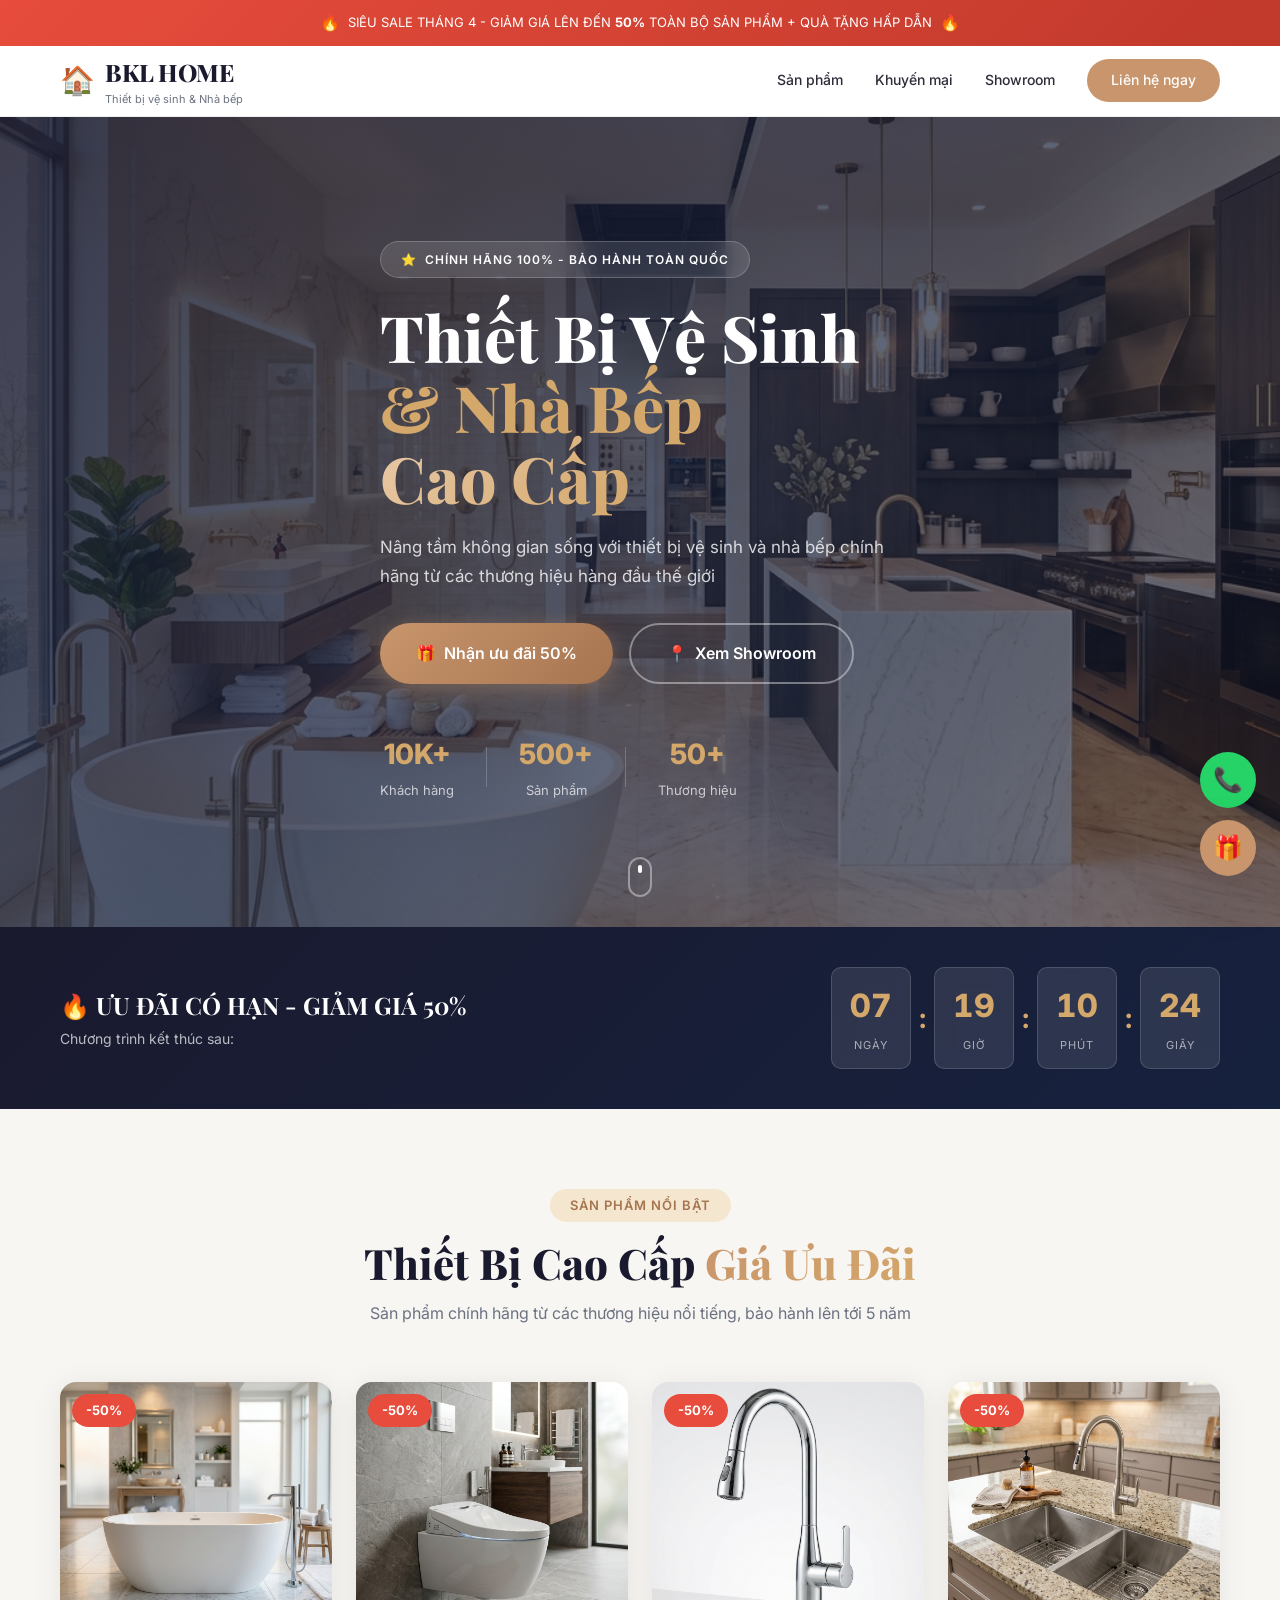
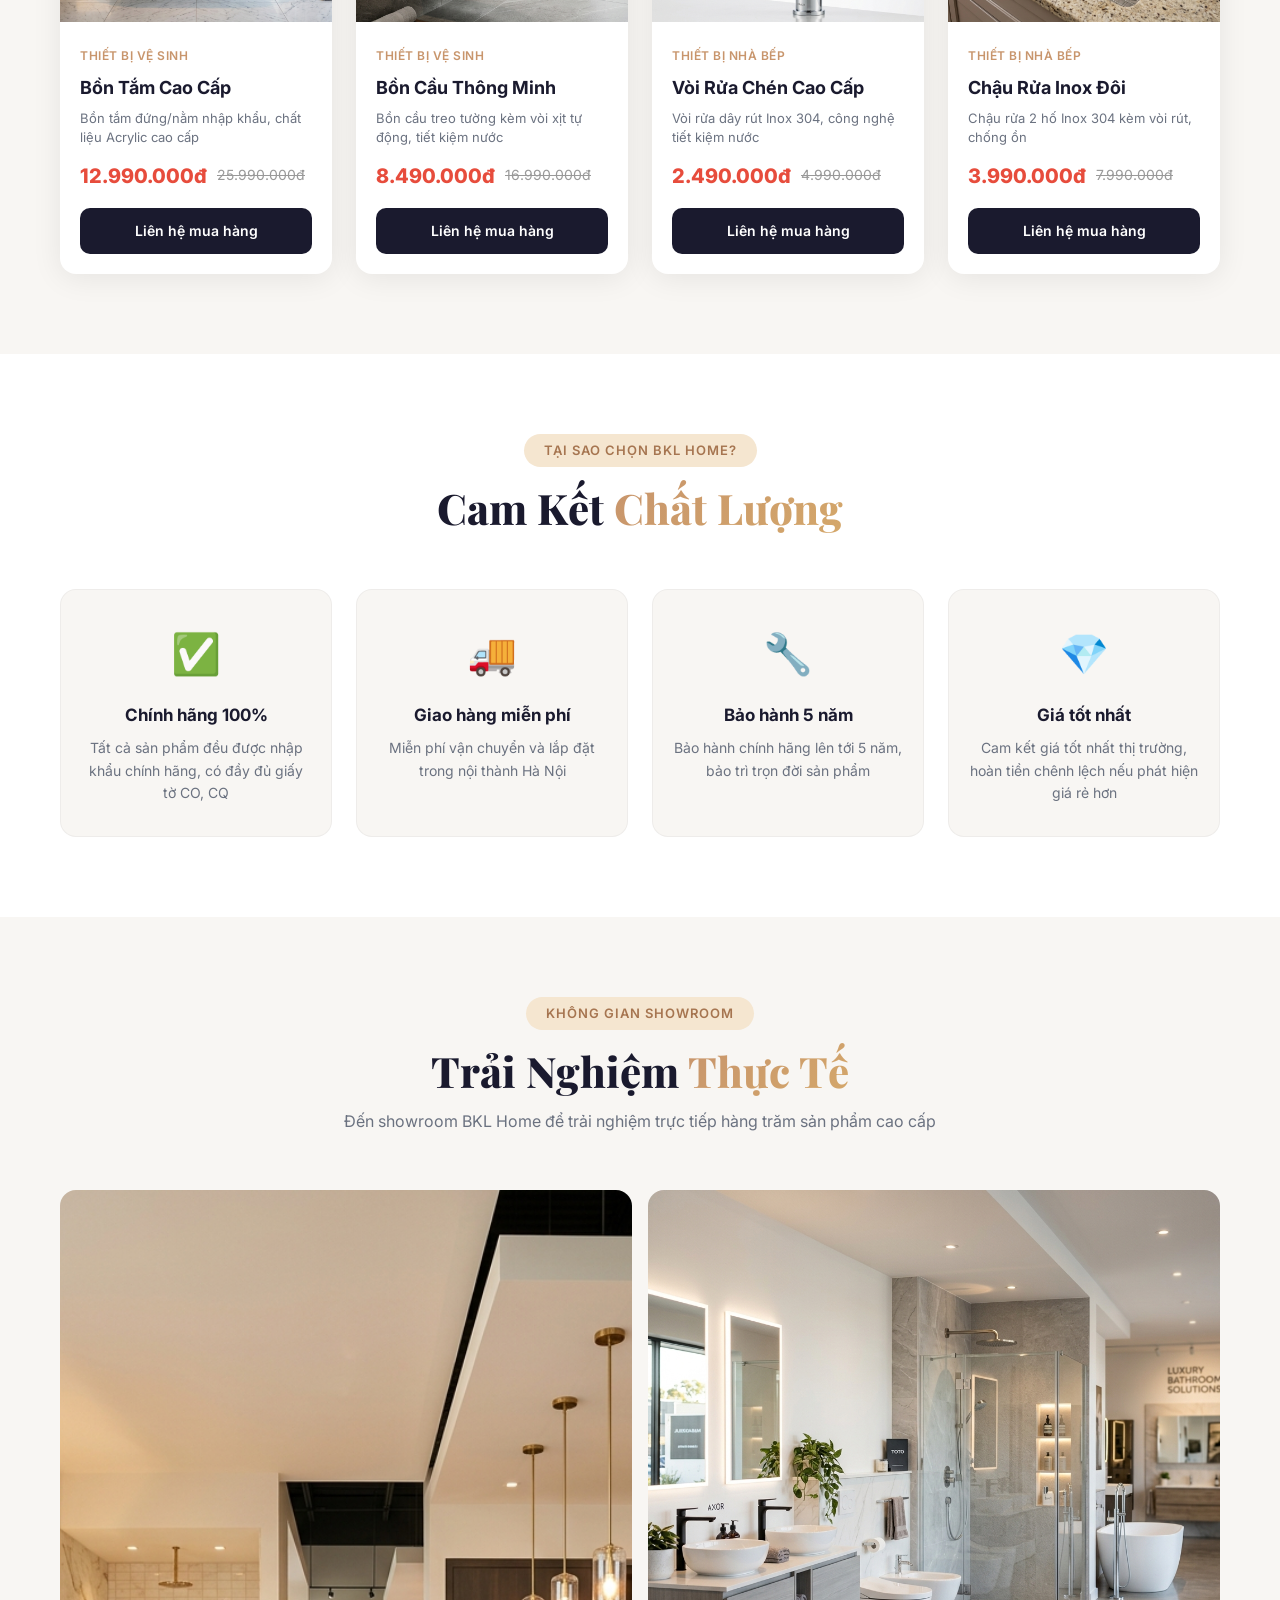
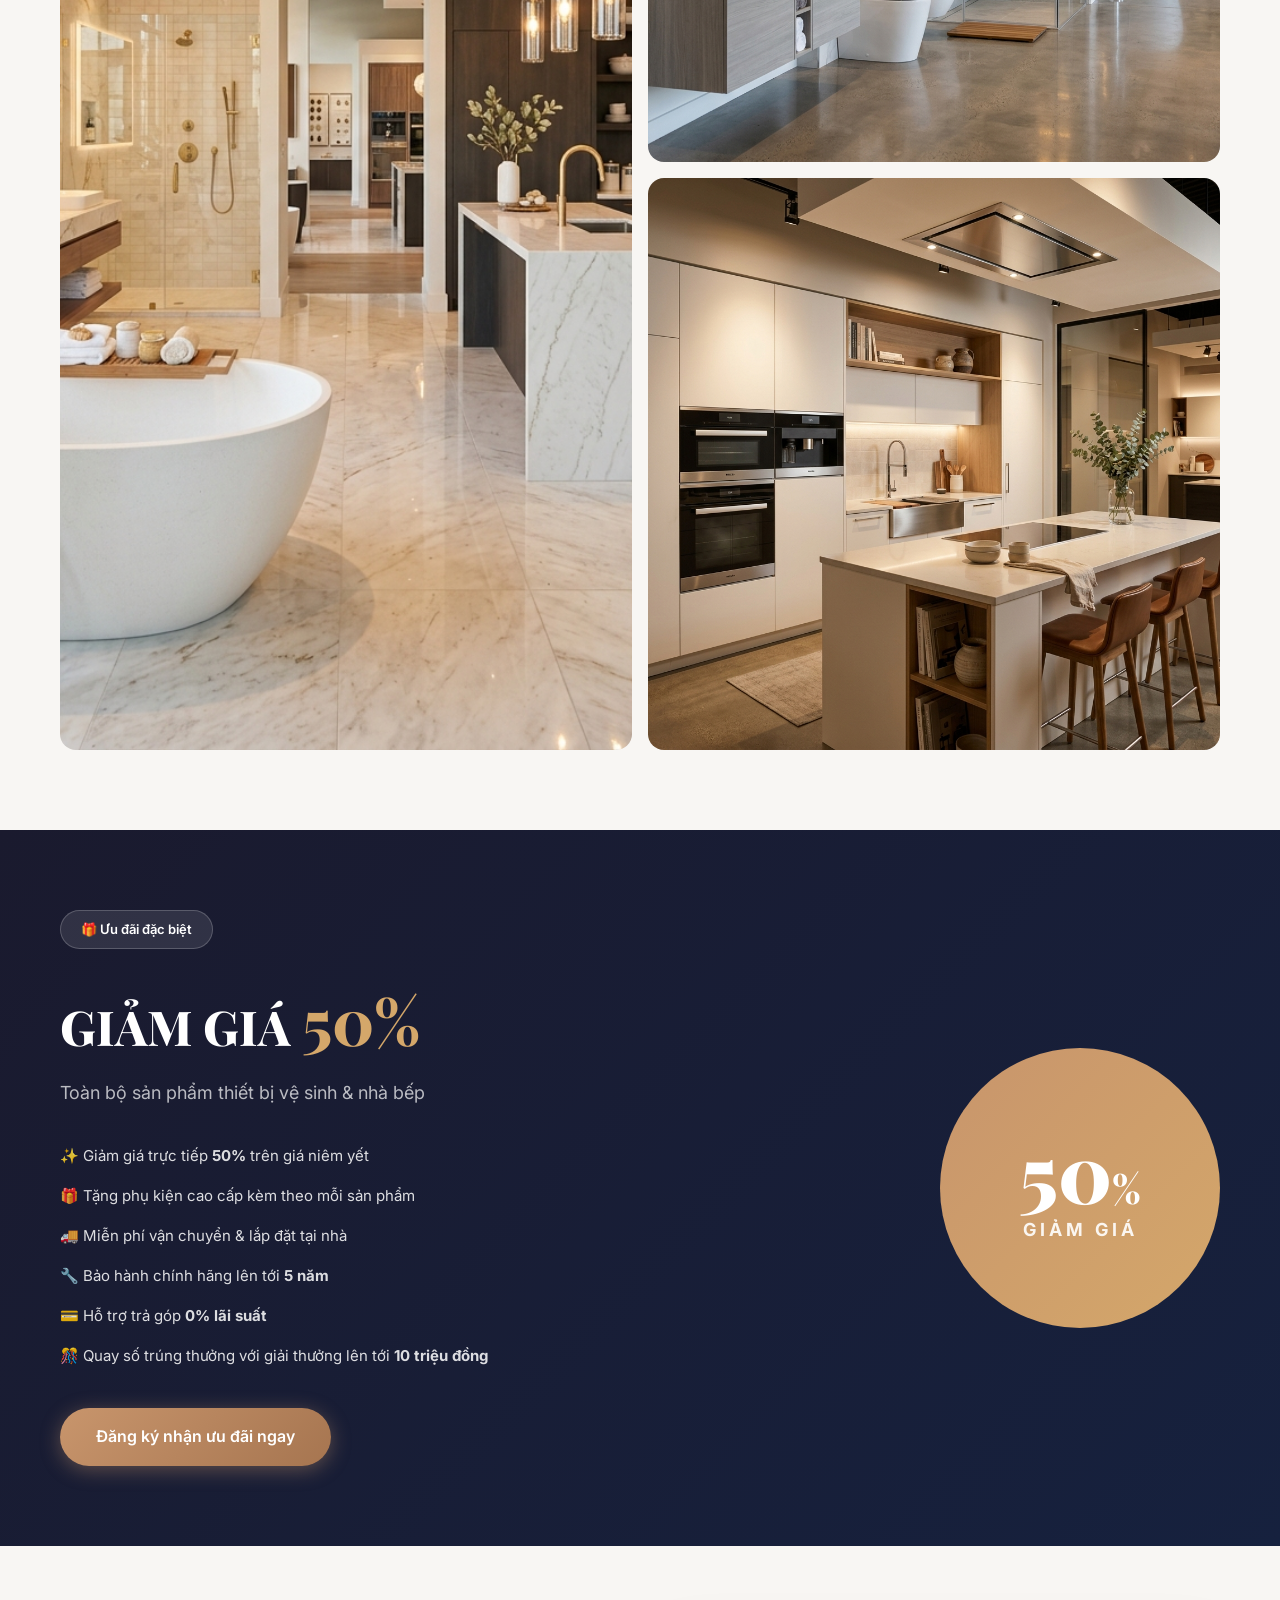
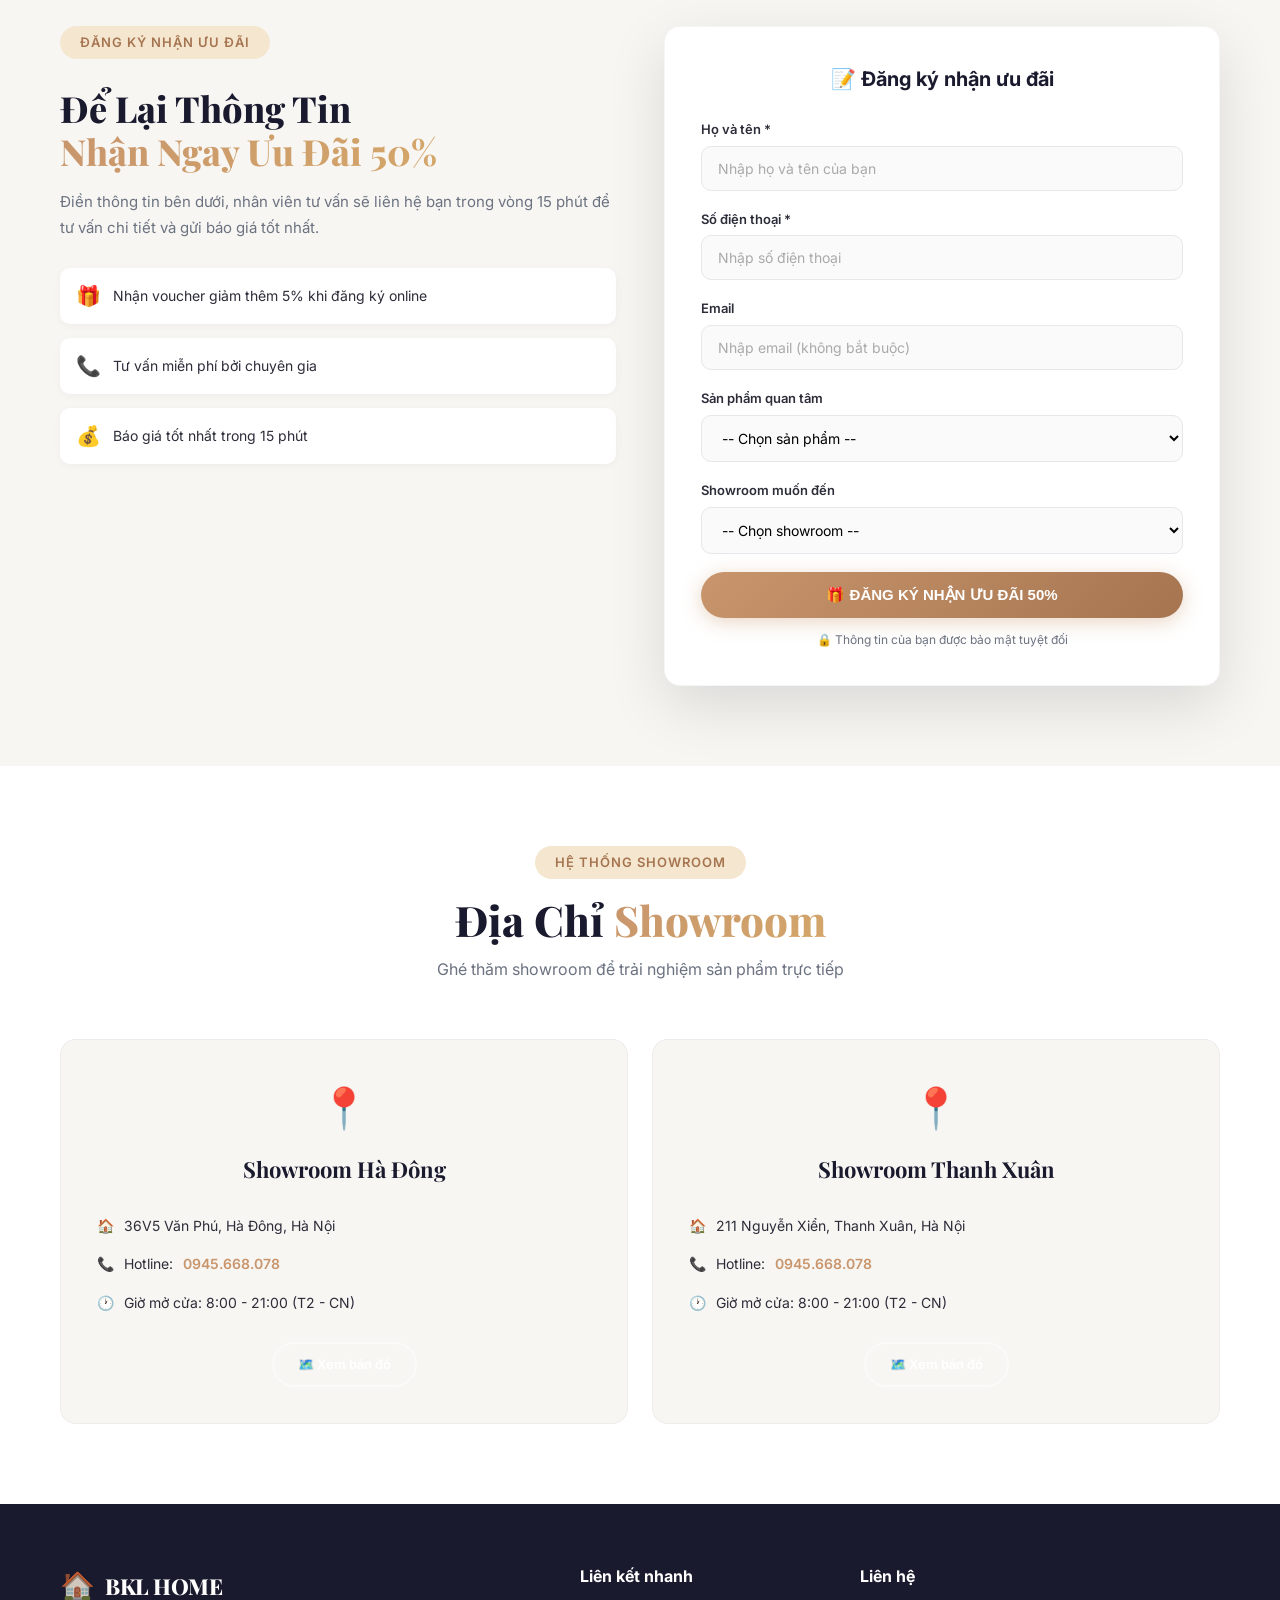
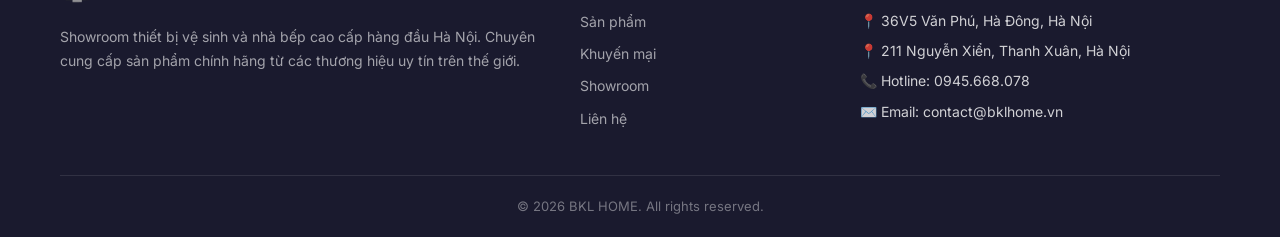
==== index.html @ 90feb82d "🔄 Auto-push: 2026-04-19 10:05 (1 files changed)" ====
<!DOCTYPE html>
<html lang="vi">
<head>
    <meta charset="UTF-8">
    <meta name="viewport" content="width=device-width, initial-scale=1.0">
    <title>BKL HOME - Thiết Bị Vệ Sinh & Nhà Bếp Cao Cấp | Giảm Giá 50%</title>
    <meta name="description" content="BKL HOME - Showroom thiết bị vệ sinh và nhà bếp cao cấp. Giảm giá 50% toàn bộ sản phẩm + nhiều quà tặng hấp dẫn. 2 showroom tại Hà Nội.">
    <meta name="keywords" content="thiết bị vệ sinh, nhà bếp, bồn tắm, bồn cầu, vòi rửa, chậu rửa, BKL Home, giảm giá 50%, showroom Hà Nội">
    <meta name="robots" content="index, follow">
    <meta name="author" content="BKL HOME">
    <!-- Open Graph / Facebook -->
    <meta property="og:type" content="website">
    <meta property="og:url" content="https://bklhome.com/">
    <meta property="og:title" content="BKL HOME - Giảm Giá 50% Thiết Bị Vệ Sinh & Nhà Bếp Cao Cấp">
    <meta property="og:description" content="Siêu sale tháng 4! Giảm giá 50% toàn bộ sản phẩm thiết bị vệ sinh & nhà bếp cao cấp. Miễn phí giao hàng & lắp đặt tại Hà Nội.">
    <meta property="og:image" content="https://bklhome.com/images/hero-banner.png">
    <!-- Favicon -->
    <link rel="icon" type="image/svg+xml" href="data:image/svg+xml,<svg xmlns='http://www.w3.org/2000/svg' viewBox='0 0 100 100'><text y='.9em' font-size='90'>🏠</text></svg>">
    <link rel="preconnect" href="https://fonts.googleapis.com">
    <link rel="preconnect" href="https://fonts.gstatic.com" crossorigin>
    <link href="https://fonts.googleapis.com/css2?family=Inter:wght@300;400;500;600;700;800;900&family=Playfair+Display:wght@400;500;600;700;800&display=swap" rel="stylesheet">
    <link rel="stylesheet" href="style.css">
</head>
<body>
    <!-- TOP BAR -->
    <div class="top-bar">
        <div class="container">
            <div class="top-bar-content">
                <span class="top-bar-icon">🔥</span>
                <span>SIÊU SALE THÁNG 4 - GIẢM GIÁ LÊN ĐẾN <strong>50%</strong> TOÀN BỘ SẢN PHẨM + QUÀ TẶNG HẤP DẪN</span>
                <span class="top-bar-icon">🔥</span>
            </div>
        </div>
    </div>

    <!-- HEADER -->
    <header class="header" id="header">
        <div class="container">
            <div class="header-content">
                <a href="#" class="logo">
                    <span class="logo-icon">🏠</span>
                    <div class="logo-text">
                        <span class="logo-name">BKL HOME</span>
                        <span class="logo-tagline">Thiết bị vệ sinh & Nhà bếp</span>
                    </div>
                </a>
                <nav class="nav" id="nav">
                    <a href="#products" class="nav-link">Sản phẩm</a>
                    <a href="#promotion" class="nav-link">Khuyến mại</a>
                    <a href="#showroom" class="nav-link">Showroom</a>
                    <a href="#contact" class="nav-link nav-cta">Liên hệ ngay</a>
                </nav>
                <button class="mobile-menu-btn" id="mobileMenuBtn" aria-label="Menu">
                    <span></span><span></span><span></span>
                </button>
            </div>
        </div>
    </header>

    <!-- HERO SECTION -->
    <section class="hero" id="hero">
        <div class="hero-overlay"></div>
        <div class="container">
            <div class="hero-content">
                <div class="hero-badge animate-fade-in">
                    <span class="badge-icon">⭐</span> CHÍNH HÃNG 100% - BẢO HÀNH TOÀN QUỐC
                </div>
                <h1 class="hero-title animate-fade-in-up">
                    Thiết Bị Vệ Sinh<br>
                    <span class="hero-highlight">& Nhà Bếp</span><br>
                    <span class="hero-accent">Cao Cấp</span>
                </h1>
                <p class="hero-subtitle animate-fade-in-up">
                    Nâng tầm không gian sống với thiết bị vệ sinh và nhà bếp chính hãng từ các thương hiệu hàng đầu thế giới
                </p>
                <div class="hero-actions animate-fade-in-up">
                    <a href="#contact" class="btn btn-primary btn-lg">
                        <span>🎁</span> Nhận ưu đãi 50%
                    </a>
                    <a href="#showroom" class="btn btn-outline btn-lg">
                        <span>📍</span> Xem Showroom
                    </a>
                </div>
                <div class="hero-stats animate-fade-in-up">
                    <div class="stat-item">
                        <span class="stat-number">10K+</span>
                        <span class="stat-label">Khách hàng</span>
                    </div>
                    <div class="stat-divider"></div>
                    <div class="stat-item">
                        <span class="stat-number">500+</span>
                        <span class="stat-label">Sản phẩm</span>
                    </div>
                    <div class="stat-divider"></div>
                    <div class="stat-item">
                        <span class="stat-number">50+</span>
                        <span class="stat-label">Thương hiệu</span>
                    </div>
                </div>
            </div>
        </div>
        <div class="hero-scroll-indicator">
            <div class="scroll-arrow"></div>
        </div>
    </section>

    <!-- COUNTDOWN TIMER -->
    <section class="countdown-section" id="promotion">
        <div class="container">
            <div class="countdown-wrapper">
                <div class="countdown-text">
                    <h2 class="countdown-title">🔥 ƯU ĐÃI CÓ HẠN - GIẢM GIÁ 50%</h2>
                    <p class="countdown-subtitle">Chương trình kết thúc sau:</p>
                </div>
                <div class="countdown-timer" id="countdownTimer">
                    <div class="time-block">
                        <span class="time-number" id="days">07</span>
                        <span class="time-label">Ngày</span>
                    </div>
                    <div class="time-separator">:</div>
                    <div class="time-block">
                        <span class="time-number" id="hours">12</span>
                        <span class="time-label">Giờ</span>
                    </div>
                    <div class="time-separator">:</div>
                    <div class="time-block">
                        <span class="time-number" id="minutes">45</span>
                        <span class="time-label">Phút</span>
                    </div>
                    <div class="time-separator">:</div>
                    <div class="time-block">
                        <span class="time-number" id="seconds">30</span>
                        <span class="time-label">Giây</span>
                    </div>
                </div>
            </div>
        </div>
    </section>

    <!-- PRODUCTS SECTION -->
    <section class="products" id="products">
        <div class="container">
            <div class="section-header">
                <span class="section-tag">Sản phẩm nổi bật</span>
                <h2 class="section-title">Thiết Bị Cao Cấp <span class="text-gradient">Giá Ưu Đãi</span></h2>
                <p class="section-subtitle">Sản phẩm chính hãng từ các thương hiệu nổi tiếng, bảo hành lên tới 5 năm</p>
            </div>
            <div class="products-grid">
                <!-- Product 1 -->
                <div class="product-card">
                    <div class="product-badge">-50%</div>
                    <div class="product-image">
                        <img src="images/product-bathtub.png" alt="Bồn tắm cao cấp" loading="lazy">
                    </div>
                    <div class="product-info">
                        <span class="product-category">Thiết bị vệ sinh</span>
                        <h3 class="product-name">Bồn Tắm Cao Cấp</h3>
                        <p class="product-desc">Bồn tắm đứng/nằm nhập khẩu, chất liệu Acrylic cao cấp</p>
                        <div class="product-pricing">
                            <span class="price-current">12.990.000đ</span>
                            <span class="price-original">25.990.000đ</span>
                        </div>
                        <a href="#contact" class="btn btn-product">Liên hệ mua hàng</a>
                    </div>
                </div>
                <!-- Product 2 -->
                <div class="product-card">
                    <div class="product-badge">-50%</div>
                    <div class="product-image">
                        <img src="images/product-toilet.png" alt="Bồn cầu thông minh" loading="lazy">
                    </div>
                    <div class="product-info">
                        <span class="product-category">Thiết bị vệ sinh</span>
                        <h3 class="product-name">Bồn Cầu Thông Minh</h3>
                        <p class="product-desc">Bồn cầu treo tường kèm vòi xịt tự động, tiết kiệm nước</p>
                        <div class="product-pricing">
                            <span class="price-current">8.490.000đ</span>
                            <span class="price-original">16.990.000đ</span>
                        </div>
                        <a href="#contact" class="btn btn-product">Liên hệ mua hàng</a>
                    </div>
                </div>
                <!-- Product 3 -->
                <div class="product-card">
                    <div class="product-badge">-50%</div>
                    <div class="product-image">
                        <img src="images/product-faucet.png" alt="Vòi rửa cao cấp" loading="lazy">
                    </div>
                    <div class="product-info">
                        <span class="product-category">Thiết bị nhà bếp</span>
                        <h3 class="product-name">Vòi Rửa Chén Cao Cấp</h3>
                        <p class="product-desc">Vòi rửa dây rút Inox 304, công nghệ tiết kiệm nước</p>
                        <div class="product-pricing">
                            <span class="price-current">2.490.000đ</span>
                            <span class="price-original">4.990.000đ</span>
                        </div>
                        <a href="#contact" class="btn btn-product">Liên hệ mua hàng</a>
                    </div>
                </div>
                <!-- Product 4 -->
                <div class="product-card">
                    <div class="product-badge">-50%</div>
                    <div class="product-image">
                        <img src="images/product-sink.png" alt="Chậu rửa nhà bếp" loading="lazy">
                    </div>
                    <div class="product-info">
                        <span class="product-category">Thiết bị nhà bếp</span>
                        <h3 class="product-name">Chậu Rửa Inox Đôi</h3>
                        <p class="product-desc">Chậu rửa 2 hố Inox 304 kèm vòi rút, chống ồn</p>
                        <div class="product-pricing">
                            <span class="price-current">3.990.000đ</span>
                            <span class="price-original">7.990.000đ</span>
                        </div>
                        <a href="#contact" class="btn btn-product">Liên hệ mua hàng</a>
                    </div>
                </div>
            </div>
        </div>
    </section>

    <!-- WHY CHOOSE US -->
    <section class="features">
        <div class="container">
            <div class="section-header">
                <span class="section-tag">Tại sao chọn BKL Home?</span>
                <h2 class="section-title">Cam Kết <span class="text-gradient">Chất Lượng</span></h2>
            </div>
            <div class="features-grid">
                <div class="feature-card">
                    <div class="feature-icon">✅</div>
                    <h3 class="feature-title">Chính hãng 100%</h3>
                    <p class="feature-desc">Tất cả sản phẩm đều được nhập khẩu chính hãng, có đầy đủ giấy tờ CO, CQ</p>
                </div>
                <div class="feature-card">
                    <div class="feature-icon">🚚</div>
                    <h3 class="feature-title">Giao hàng miễn phí</h3>
                    <p class="feature-desc">Miễn phí vận chuyển và lắp đặt trong nội thành Hà Nội</p>
                </div>
                <div class="feature-card">
                    <div class="feature-icon">🔧</div>
                    <h3 class="feature-title">Bảo hành 5 năm</h3>
                    <p class="feature-desc">Bảo hành chính hãng lên tới 5 năm, bảo trì trọn đời sản phẩm</p>
                </div>
                <div class="feature-card">
                    <div class="feature-icon">💎</div>
                    <h3 class="feature-title">Giá tốt nhất</h3>
                    <p class="feature-desc">Cam kết giá tốt nhất thị trường, hoàn tiền chênh lệch nếu phát hiện giá rẻ hơn</p>
                </div>
            </div>
        </div>
    </section>

    <!-- GALLERY SECTION -->
    <section class="gallery">
        <div class="container">
            <div class="section-header">
                <span class="section-tag">Không gian showroom</span>
                <h2 class="section-title">Trải Nghiệm <span class="text-gradient">Thực Tế</span></h2>
                <p class="section-subtitle">Đến showroom BKL Home để trải nghiệm trực tiếp hàng trăm sản phẩm cao cấp</p>
            </div>
            <div class="gallery-grid">
                <div class="gallery-item gallery-large">
                    <img src="images/hero-banner.png" alt="Showroom BKL Home" loading="lazy">
                    <div class="gallery-overlay">
                        <span>Showroom BKL Home</span>
                    </div>
                </div>
                <div class="gallery-item">
                    <img src="images/bathroom-products.png" alt="Khu vực thiết bị vệ sinh" loading="lazy">
                    <div class="gallery-overlay">
                        <span>Thiết bị vệ sinh</span>
                    </div>
                </div>
                <div class="gallery-item">
                    <img src="images/kitchen-products.png" alt="Khu vực nhà bếp" loading="lazy">
                    <div class="gallery-overlay">
                        <span>Thiết bị nhà bếp</span>
                    </div>
                </div>
            </div>
        </div>
    </section>

    <!-- PROMOTION DETAILS -->
    <section class="promo-details">
        <div class="container">
            <div class="promo-wrapper">
                <div class="promo-content">
                    <span class="promo-badge">🎁 Ưu đãi đặc biệt</span>
                    <h2 class="promo-title">GIẢM GIÁ <span class="promo-percent">50%</span></h2>
                    <p class="promo-subtitle">Toàn bộ sản phẩm thiết bị vệ sinh & nhà bếp</p>
                    <ul class="promo-list">
                        <li>✨ Giảm giá trực tiếp <strong>50%</strong> trên giá niêm yết</li>
                        <li>🎁 Tặng phụ kiện cao cấp kèm theo mỗi sản phẩm</li>
                        <li>🚚 Miễn phí vận chuyển & lắp đặt tại nhà</li>
                        <li>🔧 Bảo hành chính hãng lên tới <strong>5 năm</strong></li>
                        <li>💳 Hỗ trợ trả góp <strong>0% lãi suất</strong></li>
                        <li>🎊 Quay số trúng thưởng với giải thưởng lên tới <strong>10 triệu đồng</strong></li>
                    </ul>
                    <a href="#contact" class="btn btn-primary btn-lg">Đăng ký nhận ưu đãi ngay</a>
                </div>
                <div class="promo-visual">
                    <div class="promo-circle">
                        <div class="promo-circle-inner">
                            <span class="promo-big-number">50<span class="promo-percent-sign">%</span></span>
                            <span class="promo-off">GIẢM GIÁ</span>
                        </div>
                    </div>
                </div>
            </div>
        </div>
    </section>

    <!-- CONTACT FORM -->
    <section class="contact-form" id="contact">
        <div class="container">
            <div class="form-wrapper">
                <div class="form-info">
                    <span class="section-tag">Đăng ký nhận ưu đãi</span>
                    <h2 class="form-title">Để Lại Thông Tin<br><span class="text-gradient">Nhận Ngay Ưu Đãi 50%</span></h2>
                    <p class="form-desc">Điền thông tin bên dưới, nhân viên tư vấn sẽ liên hệ bạn trong vòng 15 phút để tư vấn chi tiết và gửi báo giá tốt nhất.</p>
                    <div class="form-benefits">
                        <div class="form-benefit-item">
                            <span class="benefit-icon">🎁</span>
                            <span>Nhận voucher giảm thêm 5% khi đăng ký online</span>
                        </div>
                        <div class="form-benefit-item">
                            <span class="benefit-icon">📞</span>
                            <span>Tư vấn miễn phí bởi chuyên gia</span>
                        </div>
                        <div class="form-benefit-item">
                            <span class="benefit-icon">💰</span>
                            <span>Báo giá tốt nhất trong 15 phút</span>
                        </div>
                    </div>
                </div>
                <div class="form-card">
                    <h3 class="form-card-title">📝 Đăng ký nhận ưu đãi</h3>
                    <form id="leadForm" action="https://formspree.io/f/xpznqkol" method="POST" onsubmit="handleFormSubmit(event)">
                        <div class="form-group">
                            <label for="fullName">Họ và tên *</label>
                            <input type="text" id="fullName" name="fullName" placeholder="Nhập họ và tên của bạn" required>
                        </div>
                        <div class="form-group">
                            <label for="phone">Số điện thoại *</label>
                            <input type="tel" id="phone" name="phone" placeholder="Nhập số điện thoại" required>
                        </div>
                        <div class="form-group">
                            <label for="email">Email</label>
                            <input type="email" id="email" name="email" placeholder="Nhập email (không bắt buộc)">
                        </div>
                        <div class="form-group">
                            <label for="interest">Sản phẩm quan tâm</label>
                            <select id="interest" name="interest">
                                <option value="">-- Chọn sản phẩm --</option>
                                <option value="ve-sinh">Thiết bị vệ sinh</option>
                                <option value="nha-bep">Thiết bị nhà bếp</option>
                                <option value="ca-hai">Cả hai</option>
                                <option value="khac">Khác</option>
                            </select>
                        </div>
                        <div class="form-group">
                            <label for="showroom">Showroom muốn đến</label>
                            <select id="showroom" name="showroom">
                                <option value="">-- Chọn showroom --</option>
                                <option value="ha-dong">36V5 Văn Phú, Hà Đông</option>
                                <option value="thanh-xuan">211 Nguyễn Xiển, Thanh Xuân</option>
                            </select>
                        </div>
                        <button type="submit" class="btn btn-primary btn-block" id="submitBtn">
                            🎁 ĐĂNG KÝ NHẬN ƯU ĐÃI 50%
                        </button>
                        <p class="form-note">🔒 Thông tin của bạn được bảo mật tuyệt đối</p>
                    </form>
                    <div id="formSuccess" class="form-success" style="display:none;">
                        <div class="success-icon">✅</div>
                        <h3>Đăng ký thành công!</h3>
                        <p>Cảm ơn bạn đã đăng ký. Nhân viên BKL Home sẽ liên hệ bạn trong vòng 15 phút.</p>
                    </div>
                </div>
            </div>
        </div>
    </section>

    <!-- SHOWROOM SECTION -->
    <section class="showroom" id="showroom">
        <div class="container">
            <div class="section-header">
                <span class="section-tag">Hệ thống showroom</span>
                <h2 class="section-title">Địa Chỉ <span class="text-gradient">Showroom</span></h2>
                <p class="section-subtitle">Ghé thăm showroom để trải nghiệm sản phẩm trực tiếp</p>
            </div>
            <div class="showroom-grid">
                <div class="showroom-card">
                    <div class="showroom-icon">📍</div>
                    <h3 class="showroom-name">Showroom Hà Đông</h3>
                    <div class="showroom-info">
                        <p class="showroom-address">
                            <span class="info-icon">🏠</span>
                            36V5 Văn Phú, Hà Đông, Hà Nội
                        </p>
                        <p class="showroom-phone">
                            <span class="info-icon">📞</span>
                            Hotline: <a href="tel:0945668078">0945.668.078</a>
                        </p>
                        <p class="showroom-hours">
                            <span class="info-icon">🕐</span>
                            Giờ mở cửa: 8:00 - 21:00 (T2 - CN)
                        </p>
                    </div>
                    <a href="https://www.google.com/maps/search/BKL+Home+Hà+Đông+Thế+Giới+Phòng+Bếp+Phòng+Tắm" target="_blank" class="btn btn-outline btn-sm">
                        🗺️ Xem bản đồ
                    </a>
                </div>
                <div class="showroom-card">
                    <div class="showroom-icon">📍</div>
                    <h3 class="showroom-name">Showroom Thanh Xuân</h3>
                    <div class="showroom-info">
                        <p class="showroom-address">
                            <span class="info-icon">🏠</span>
                            211 Nguyễn Xiển, Thanh Xuân, Hà Nội
                        </p>
                        <p class="showroom-phone">
                            <span class="info-icon">📞</span>
                            Hotline: <a href="tel:0945668078">0945.668.078</a>
                        </p>
                        <p class="showroom-hours">
                            <span class="info-icon">🕐</span>
                            Giờ mở cửa: 8:00 - 21:00 (T2 - CN)
                        </p>
                    </div>
                    <a href="https://maps.google.com/?q=211+Nguyen+Xien+Thanh+Xuan+Ha+Noi" target="_blank" class="btn btn-outline btn-sm">
                        🗺️ Xem bản đồ
                    </a>
                </div>
            </div>
        </div>
    </section>

    <!-- FOOTER -->
    <footer class="footer">
        <div class="container">
            <div class="footer-grid">
                <div class="footer-brand">
                    <div class="footer-logo">
                        <span class="logo-icon">🏠</span>
                        <span class="logo-name">BKL HOME</span>
                    </div>
                    <p class="footer-desc">Showroom thiết bị vệ sinh và nhà bếp cao cấp hàng đầu Hà Nội. Chuyên cung cấp sản phẩm chính hãng từ các thương hiệu uy tín trên thế giới.</p>
                </div>
                <div class="footer-links">
                    <h4>Liên kết nhanh</h4>
                    <a href="#products">Sản phẩm</a>
                    <a href="#promotion">Khuyến mại</a>
                    <a href="#showroom">Showroom</a>
                    <a href="#contact">Liên hệ</a>
                </div>
                <div class="footer-contact">
                    <h4>Liên hệ</h4>
                    <p>📍 36V5 Văn Phú, Hà Đông, Hà Nội</p>
                    <p>📍 211 Nguyễn Xiển, Thanh Xuân, Hà Nội</p>
                    <p>📞 Hotline: 0945.668.078</p>
                    <p>✉️ Email: contact@bklhome.vn</p>
                </div>
            </div>
            <div class="footer-bottom">
                <p>© 2026 BKL HOME. All rights reserved.</p>
            </div>
        </div>
    </footer>

    <!-- FLOATING CTA -->
    <div class="floating-cta">
        <a href="tel:0945668078" class="float-btn float-phone" aria-label="Gọi điện">
            📞
        </a>
        <a href="#contact" class="float-btn float-form" aria-label="Đăng ký">
            🎁
        </a>
    </div>

    <script src="script.js"></script>
</body>
</html>
---- style.css ----
/* ===== RESET & BASE ===== */
*, *::before, *::after { margin: 0; padding: 0; box-sizing: border-box; }
html { scroll-behavior: smooth; font-size: 16px; }
body { font-family: 'Inter', sans-serif; color: #1a1a2e; background: #fafafa; line-height: 1.6; overflow-x: hidden; }
img { max-width: 100%; height: auto; display: block; }
a { text-decoration: none; color: inherit; }
.container { max-width: 1200px; margin: 0 auto; padding: 0 20px; }

/* ===== COLORS & VARIABLES ===== */
:root {
  --primary: #c8956c; --primary-dark: #a67550; --primary-light: #e8c9a8;
  --dark: #1a1a2e; --dark-2: #16213e; --accent: #e74c3c;
  --gold: #d4a76a; --gold-light: #f5e6d0;
  --text: #2d2d3a; --text-light: #6b7280; --white: #ffffff; --bg: #f8f6f3;
  --radius: 16px; --radius-sm: 10px;
  --shadow: 0 4px 30px rgba(0,0,0,0.08); --shadow-lg: 0 20px 60px rgba(0,0,0,0.12);
  --transition: all 0.3s cubic-bezier(0.4, 0, 0.2, 1);
}

/* ===== TOP BAR ===== */
.top-bar { background: linear-gradient(135deg, var(--accent) 0%, #c0392b 100%); color: white; padding: 10px 0; font-size: 13px; text-align: center; }
.top-bar-content { display: flex; align-items: center; justify-content: center; gap: 8px; flex-wrap: wrap; }
.top-bar-icon { font-size: 16px; animation: pulse 1.5s infinite; }
@keyframes pulse { 0%,100% { transform: scale(1); } 50% { transform: scale(1.2); } }

/* ===== HEADER ===== */
.header { background: rgba(255,255,255,0.95); backdrop-filter: blur(20px); position: sticky; top: 0; z-index: 1000; border-bottom: 1px solid rgba(0,0,0,0.06); transition: var(--transition); }
.header.scrolled { box-shadow: var(--shadow); }
.header-content { display: flex; align-items: center; justify-content: space-between; height: 70px; }
.logo { display: flex; align-items: center; gap: 10px; }
.logo-icon { font-size: 28px; }
.logo-name { font-family: 'Playfair Display', serif; font-size: 24px; font-weight: 800; color: var(--dark); letter-spacing: -0.5px; }
.logo-tagline { font-size: 11px; color: var(--text-light); display: block; }
.nav { display: flex; align-items: center; gap: 32px; }
.nav-link { font-size: 14px; font-weight: 500; color: var(--text); transition: var(--transition); position: relative; }
.nav-link:hover { color: var(--primary); }
.nav-link::after { content: ''; position: absolute; bottom: -4px; left: 0; width: 0; height: 2px; background: var(--primary); transition: var(--transition); }
.nav-link:hover::after { width: 100%; }
.nav-cta { background: var(--primary); color: white !important; padding: 10px 24px; border-radius: 50px; }
.nav-cta:hover { background: var(--primary-dark); transform: translateY(-1px); }
.nav-cta::after { display: none; }
.mobile-menu-btn { display: none; flex-direction: column; gap: 5px; background: none; border: none; cursor: pointer; padding: 5px; }
.mobile-menu-btn span { width: 24px; height: 2px; background: var(--dark); transition: var(--transition); }

/* ===== HERO ===== */
.hero { position: relative; min-height: 90vh; display: flex; align-items: center; background: url('images/hero-banner.png') center/cover no-repeat; }
.hero-overlay { position: absolute; inset: 0; background: linear-gradient(135deg, rgba(26,26,46,0.85) 0%, rgba(22,33,62,0.7) 50%, rgba(26,26,46,0.5) 100%); }
.hero .container { position: relative; z-index: 2; }
.hero-content { max-width: 700px; color: white; padding: 40px 0; }
.hero-badge { display: inline-flex; align-items: center; gap: 8px; background: rgba(255,255,255,0.12); backdrop-filter: blur(10px); border: 1px solid rgba(255,255,255,0.2); padding: 8px 20px; border-radius: 50px; font-size: 12px; font-weight: 600; text-transform: uppercase; letter-spacing: 1px; margin-bottom: 24px; }
.hero-title { font-family: 'Playfair Display', serif; font-size: clamp(36px, 6vw, 64px); font-weight: 800; line-height: 1.1; margin-bottom: 20px; }
.hero-highlight { color: var(--gold); }
.hero-accent { background: linear-gradient(135deg, var(--primary-light), var(--gold)); -webkit-background-clip: text; -webkit-text-fill-color: transparent; }
.hero-subtitle { font-size: 17px; color: rgba(255,255,255,0.8); line-height: 1.7; margin-bottom: 32px; max-width: 520px; }
.hero-actions { display: flex; gap: 16px; flex-wrap: wrap; margin-bottom: 48px; }
.hero-stats { display: flex; align-items: center; gap: 32px; }
.stat-item { text-align: center; }
.stat-number { display: block; font-size: 28px; font-weight: 800; color: var(--gold); }
.stat-label { font-size: 13px; color: rgba(255,255,255,0.7); }
.stat-divider { width: 1px; height: 40px; background: rgba(255,255,255,0.2); }
.hero-scroll-indicator { position: absolute; bottom: 30px; left: 50%; transform: translateX(-50%); z-index: 2; }
.scroll-arrow { width: 24px; height: 40px; border: 2px solid rgba(255,255,255,0.4); border-radius: 12px; position: relative; }
.scroll-arrow::after { content: ''; position: absolute; top: 6px; left: 50%; transform: translateX(-50%); width: 4px; height: 8px; background: white; border-radius: 2px; animation: scrollDown 1.5s infinite; }
@keyframes scrollDown { 0% { opacity: 1; top: 6px; } 100% { opacity: 0; top: 20px; } }

/* ===== BUTTONS ===== */
.btn { display: inline-flex; align-items: center; justify-content: center; gap: 8px; padding: 14px 32px; border-radius: 50px; font-size: 15px; font-weight: 600; cursor: pointer; transition: var(--transition); border: none; text-align: center; }
.btn-primary { background: linear-gradient(135deg, var(--primary), var(--primary-dark)); color: white; box-shadow: 0 4px 20px rgba(200,149,108,0.4); }
.btn-primary:hover { transform: translateY(-2px); box-shadow: 0 8px 30px rgba(200,149,108,0.5); }
.btn-outline { border: 2px solid rgba(255,255,255,0.4); color: white; background: transparent; }
.btn-outline:hover { background: rgba(255,255,255,0.1); border-color: white; }
.btn-lg { padding: 16px 36px; font-size: 16px; }
.btn-sm { padding: 10px 24px; font-size: 13px; }
.btn-block { width: 100%; }
.btn-product { background: var(--dark); color: white; border-radius: var(--radius-sm); width: 100%; padding: 12px; font-size: 14px; }
.btn-product:hover { background: var(--primary); }

/* ===== COUNTDOWN ===== */
.countdown-section { background: linear-gradient(135deg, var(--dark) 0%, var(--dark-2) 100%); padding: 40px 0; }
.countdown-wrapper { display: flex; align-items: center; justify-content: space-between; flex-wrap: wrap; gap: 24px; }
.countdown-title { font-family: 'Playfair Display', serif; font-size: 24px; color: white; margin-bottom: 4px; }
.countdown-subtitle { color: rgba(255,255,255,0.7); font-size: 14px; }
.countdown-timer { display: flex; align-items: center; gap: 8px; }
.time-block { background: rgba(255,255,255,0.1); backdrop-filter: blur(10px); border: 1px solid rgba(255,255,255,0.15); border-radius: var(--radius-sm); padding: 12px 18px; text-align: center; min-width: 70px; }
.time-number { display: block; font-size: 32px; font-weight: 800; color: var(--gold); font-variant-numeric: tabular-nums; }
.time-label { font-size: 11px; color: rgba(255,255,255,0.6); text-transform: uppercase; letter-spacing: 1px; }
.time-separator { font-size: 28px; font-weight: 700; color: var(--gold); }

/* ===== SECTION HEADERS ===== */
.section-header { text-align: center; margin-bottom: 56px; }
.section-tag { display: inline-block; background: var(--gold-light); color: var(--primary-dark); padding: 6px 20px; border-radius: 50px; font-size: 13px; font-weight: 600; text-transform: uppercase; letter-spacing: 1px; margin-bottom: 16px; }
.section-title { font-family: 'Playfair Display', serif; font-size: clamp(28px, 4vw, 42px); font-weight: 800; color: var(--dark); line-height: 1.2; }
.text-gradient { background: linear-gradient(135deg, var(--primary), var(--gold)); -webkit-background-clip: text; -webkit-text-fill-color: transparent; }
.section-subtitle { font-size: 16px; color: var(--text-light); margin-top: 12px; max-width: 600px; margin-left: auto; margin-right: auto; }

/* ===== PRODUCTS ===== */
.products { padding: 80px 0; background: var(--bg); }
.products-grid { display: grid; grid-template-columns: repeat(4, 1fr); gap: 24px; }
.product-card { background: white; border-radius: var(--radius); overflow: hidden; box-shadow: var(--shadow); transition: var(--transition); position: relative; }
.product-card:hover { transform: translateY(-8px); box-shadow: var(--shadow-lg); }
.product-badge { position: absolute; top: 12px; left: 12px; background: var(--accent); color: white; padding: 6px 14px; border-radius: 50px; font-size: 13px; font-weight: 700; z-index: 5; }
.product-image { height: 240px; overflow: hidden; background: #f0ece6; }
.product-image img { width: 100%; height: 100%; object-fit: cover; transition: transform 0.5s ease; }
.product-card:hover .product-image img { transform: scale(1.08); }
.product-info { padding: 20px; }
.product-category { font-size: 12px; color: var(--primary); font-weight: 600; text-transform: uppercase; letter-spacing: 0.5px; }
.product-name { font-size: 18px; font-weight: 700; margin: 6px 0; color: var(--dark); }
.product-desc { font-size: 13px; color: var(--text-light); margin-bottom: 12px; line-height: 1.5; }
.product-pricing { display: flex; align-items: center; gap: 10px; margin-bottom: 16px; }
.price-current { font-size: 20px; font-weight: 800; color: var(--accent); }
.price-original { font-size: 14px; color: #999; text-decoration: line-through; }

/* ===== FEATURES ===== */
.features { padding: 80px 0; background: white; }
.features-grid { display: grid; grid-template-columns: repeat(4, 1fr); gap: 24px; }
.feature-card { text-align: center; padding: 32px 20px; border-radius: var(--radius); background: var(--bg); border: 1px solid rgba(0,0,0,0.04); transition: var(--transition); }
.feature-card:hover { transform: translateY(-4px); box-shadow: var(--shadow); border-color: var(--primary-light); }
.feature-icon { font-size: 40px; margin-bottom: 16px; }
.feature-title { font-size: 17px; font-weight: 700; margin-bottom: 8px; color: var(--dark); }
.feature-desc { font-size: 14px; color: var(--text-light); line-height: 1.6; }

/* ===== GALLERY ===== */
.gallery { padding: 80px 0; background: var(--bg); }
.gallery-grid { display: grid; grid-template-columns: 1fr 1fr; grid-template-rows: auto auto; gap: 16px; }
.gallery-item { border-radius: var(--radius); overflow: hidden; position: relative; cursor: pointer; }
.gallery-large { grid-row: span 2; }
.gallery-item img { width: 100%; height: 100%; object-fit: cover; transition: transform 0.6s ease; min-height: 250px; }
.gallery-item:hover img { transform: scale(1.05); }
.gallery-overlay { position: absolute; inset: 0; background: linear-gradient(to top, rgba(0,0,0,0.6) 0%, transparent 50%); display: flex; align-items: flex-end; padding: 24px; opacity: 0; transition: var(--transition); }
.gallery-item:hover .gallery-overlay { opacity: 1; }
.gallery-overlay span { color: white; font-size: 18px; font-weight: 600; }

/* ===== PROMO DETAILS ===== */
.promo-details { padding: 80px 0; background: linear-gradient(135deg, var(--dark) 0%, var(--dark-2) 100%); color: white; }
.promo-wrapper { display: flex; align-items: center; gap: 60px; }
.promo-content { flex: 1; }
.promo-badge { display: inline-block; background: rgba(255,255,255,0.1); border: 1px solid rgba(255,255,255,0.2); padding: 8px 20px; border-radius: 50px; font-size: 13px; font-weight: 600; margin-bottom: 20px; }
.promo-title { font-family: 'Playfair Display', serif; font-size: 48px; font-weight: 800; margin-bottom: 8px; }
.promo-percent { color: var(--gold); font-size: 64px; }
.promo-subtitle { color: rgba(255,255,255,0.7); font-size: 18px; margin-bottom: 28px; }
.promo-list { list-style: none; margin-bottom: 32px; }
.promo-list li { padding: 8px 0; font-size: 15px; color: rgba(255,255,255,0.85); line-height: 1.6; }
.promo-visual { flex-shrink: 0; }
.promo-circle { width: 280px; height: 280px; border-radius: 50%; background: linear-gradient(135deg, var(--primary), var(--gold)); display: flex; align-items: center; justify-content: center; animation: float 3s ease-in-out infinite; }
.promo-circle-inner { text-align: center; }
.promo-big-number { font-family: 'Playfair Display', serif; font-size: 80px; font-weight: 900; color: white; line-height: 1; }
.promo-percent-sign { font-size: 40px; }
.promo-off { display: block; font-size: 18px; font-weight: 700; color: rgba(255,255,255,0.9); letter-spacing: 4px; margin-top: 4px; }
@keyframes float { 0%,100% { transform: translateY(0); } 50% { transform: translateY(-12px); } }

/* ===== CONTACT FORM ===== */
.contact-form { padding: 80px 0; background: var(--bg); }
.form-wrapper { display: grid; grid-template-columns: 1fr 1fr; gap: 48px; align-items: start; }
.form-title { font-family: 'Playfair Display', serif; font-size: 36px; font-weight: 800; color: var(--dark); line-height: 1.2; margin: 12px 0 16px; }
.form-desc { font-size: 15px; color: var(--text-light); margin-bottom: 28px; line-height: 1.7; }
.form-benefits { display: flex; flex-direction: column; gap: 14px; }
.form-benefit-item { display: flex; align-items: center; gap: 12px; font-size: 14px; color: var(--text); padding: 12px 16px; background: white; border-radius: var(--radius-sm); box-shadow: 0 2px 8px rgba(0,0,0,0.04); }
.benefit-icon { font-size: 20px; }
.form-card { background: white; padding: 36px; border-radius: var(--radius); box-shadow: var(--shadow-lg); border: 1px solid rgba(0,0,0,0.04); }
.form-card-title { font-size: 20px; font-weight: 700; margin-bottom: 24px; color: var(--dark); text-align: center; }
.form-group { margin-bottom: 18px; }
.form-group label { display: block; font-size: 13px; font-weight: 600; color: var(--text); margin-bottom: 6px; }
.form-group input, .form-group select { width: 100%; padding: 13px 16px; border: 1.5px solid #e5e7eb; border-radius: var(--radius-sm); font-size: 14px; font-family: 'Inter', sans-serif; transition: var(--transition); background: #fafafa; }
.form-group input:focus, .form-group select:focus { outline: none; border-color: var(--primary); box-shadow: 0 0 0 3px rgba(200,149,108,0.15); background: white; }
.form-group input::placeholder { color: #aaa; }
.form-note { text-align: center; font-size: 12px; color: var(--text-light); margin-top: 12px; }
.form-success { text-align: center; padding: 40px 20px; }
.success-icon { font-size: 48px; margin-bottom: 16px; }
.form-success h3 { font-size: 22px; color: var(--dark); margin-bottom: 8px; }
.form-success p { color: var(--text-light); font-size: 14px; }

/* ===== SHOWROOM ===== */
.showroom { padding: 80px 0; background: white; }
.showroom-grid { display: grid; grid-template-columns: 1fr 1fr; gap: 24px; }
.showroom-card { background: var(--bg); border-radius: var(--radius); padding: 36px; text-align: center; border: 1px solid rgba(0,0,0,0.04); transition: var(--transition); }
.showroom-card:hover { box-shadow: var(--shadow); transform: translateY(-4px); border-color: var(--primary-light); }
.showroom-icon { font-size: 40px; margin-bottom: 12px; }
.showroom-name { font-family: 'Playfair Display', serif; font-size: 22px; font-weight: 700; color: var(--dark); margin-bottom: 20px; }
.showroom-info { text-align: left; margin-bottom: 20px; }
.showroom-info p { display: flex; align-items: flex-start; gap: 10px; padding: 8px 0; font-size: 14px; color: var(--text); }
.info-icon { flex-shrink: 0; }
.showroom-info a { color: var(--primary); font-weight: 600; }

/* ===== FOOTER ===== */
.footer { background: var(--dark); color: rgba(255,255,255,0.8); padding: 60px 0 0; }
.footer-grid { display: grid; grid-template-columns: 2fr 1fr 1.5fr; gap: 40px; padding-bottom: 40px; }
.footer-logo { display: flex; align-items: center; gap: 10px; margin-bottom: 16px; }
.footer-logo .logo-name { color: white; font-family: 'Playfair Display', serif; font-size: 22px; font-weight: 800; }
.footer-desc { font-size: 14px; line-height: 1.7; color: rgba(255,255,255,0.6); }
.footer-links h4, .footer-contact h4 { font-size: 16px; font-weight: 700; color: white; margin-bottom: 16px; }
.footer-links a { display: block; font-size: 14px; padding: 5px 0; color: rgba(255,255,255,0.6); transition: var(--transition); }
.footer-links a:hover { color: var(--gold); }
.footer-contact p { font-size: 14px; padding: 4px 0; }
.footer-bottom { border-top: 1px solid rgba(255,255,255,0.1); padding: 20px 0; text-align: center; font-size: 13px; color: rgba(255,255,255,0.4); }

/* ===== FLOATING CTA ===== */
.floating-cta { position: fixed; bottom: 24px; right: 24px; display: flex; flex-direction: column; gap: 12px; z-index: 999; }
.float-btn { width: 56px; height: 56px; border-radius: 50%; display: flex; align-items: center; justify-content: center; font-size: 24px; box-shadow: var(--shadow-lg); transition: var(--transition); }
.float-btn:hover { transform: scale(1.1); }
.float-phone { background: #25d366; color: white; }
.float-form { background: var(--primary); color: white; animation: float 2s ease-in-out infinite; }

/* ===== ANIMATIONS ===== */
.animate-fade-in { animation: fadeIn 0.8s ease-out; }
.animate-fade-in-up { animation: fadeInUp 0.8s ease-out; }
@keyframes fadeIn { from { opacity: 0; } to { opacity: 1; } }
@keyframes fadeInUp { from { opacity: 0; transform: translateY(20px); } to { opacity: 1; transform: translateY(0); } }

/* ===== RESPONSIVE ===== */
@media (max-width: 1024px) {
  .products-grid { grid-template-columns: repeat(2, 1fr); }
  .features-grid { grid-template-columns: repeat(2, 1fr); }
  .promo-wrapper { flex-direction: column; text-align: center; }
  .promo-list { text-align: left; }
}
@media (max-width: 768px) {
  .nav { display: none; position: fixed; top: 70px; left: 0; right: 0; background: white; flex-direction: column; padding: 20px; gap: 0; box-shadow: var(--shadow-lg); border-top: 1px solid #eee; }
  .nav.active { display: flex; }
  .nav-link { padding: 14px 0; border-bottom: 1px solid #f0f0f0; width: 100%; }
  .nav-cta { text-align: center; margin-top: 10px; }
  .mobile-menu-btn { display: flex; }
  .hero { min-height: 80vh; }
  .hero-title { font-size: 32px; }
  .hero-stats { gap: 20px; }
  .stat-number { font-size: 22px; }
  .countdown-wrapper { flex-direction: column; text-align: center; }
  .time-block { min-width: 60px; padding: 10px 14px; }
  .time-number { font-size: 26px; }
  .products-grid { grid-template-columns: 1fr; }
  .features-grid { grid-template-columns: 1fr; }
  .gallery-grid { grid-template-columns: 1fr; }
  .gallery-large { grid-row: span 1; }
  .form-wrapper { grid-template-columns: 1fr; }
  .showroom-grid { grid-template-columns: 1fr; }
  .promo-title { font-size: 32px; }
  .promo-percent { font-size: 48px; }
  .promo-circle { width: 200px; height: 200px; }
  .promo-big-number { font-size: 56px; }
  .footer-grid { grid-template-columns: 1fr; }
  .form-card { padding: 24px; }
}
@media (max-width: 480px) {
  .hero-actions { flex-direction: column; }
  .btn-lg { padding: 14px 28px; font-size: 14px; }
  .top-bar { font-size: 11px; }
}
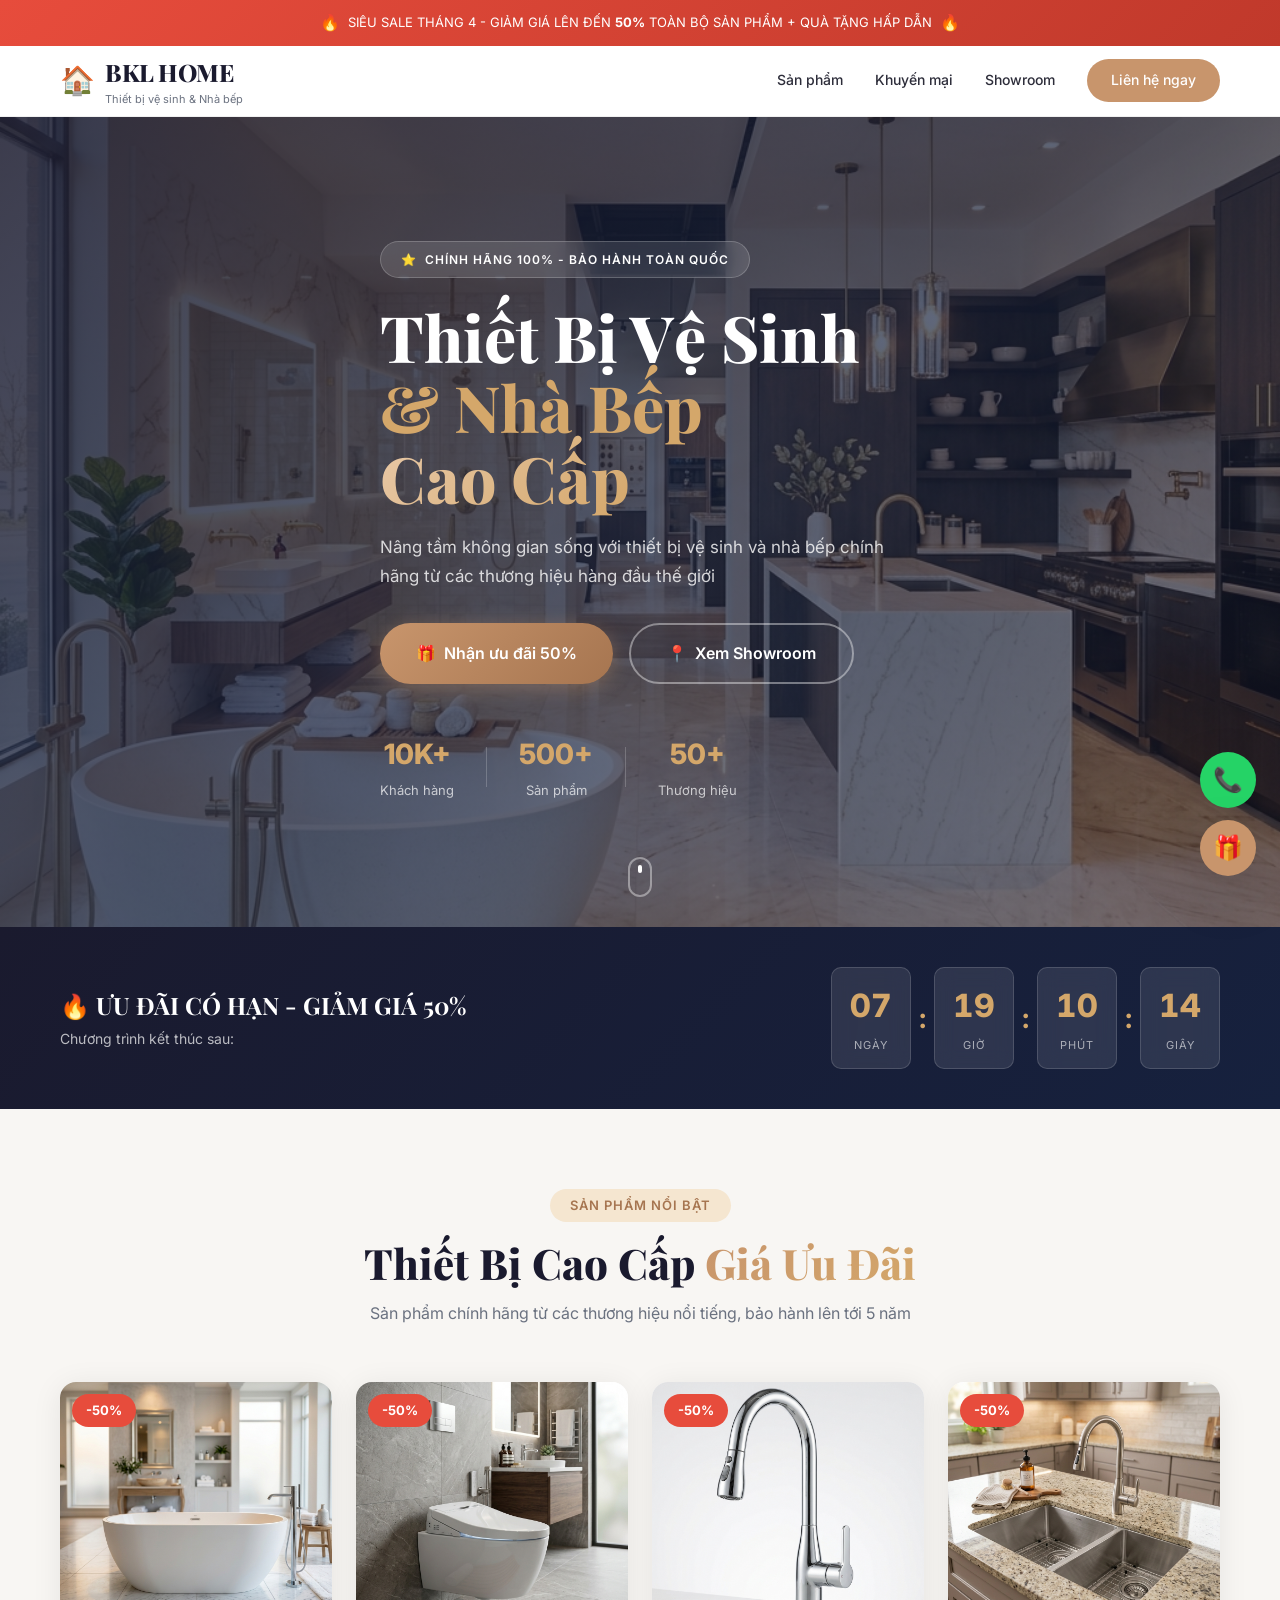
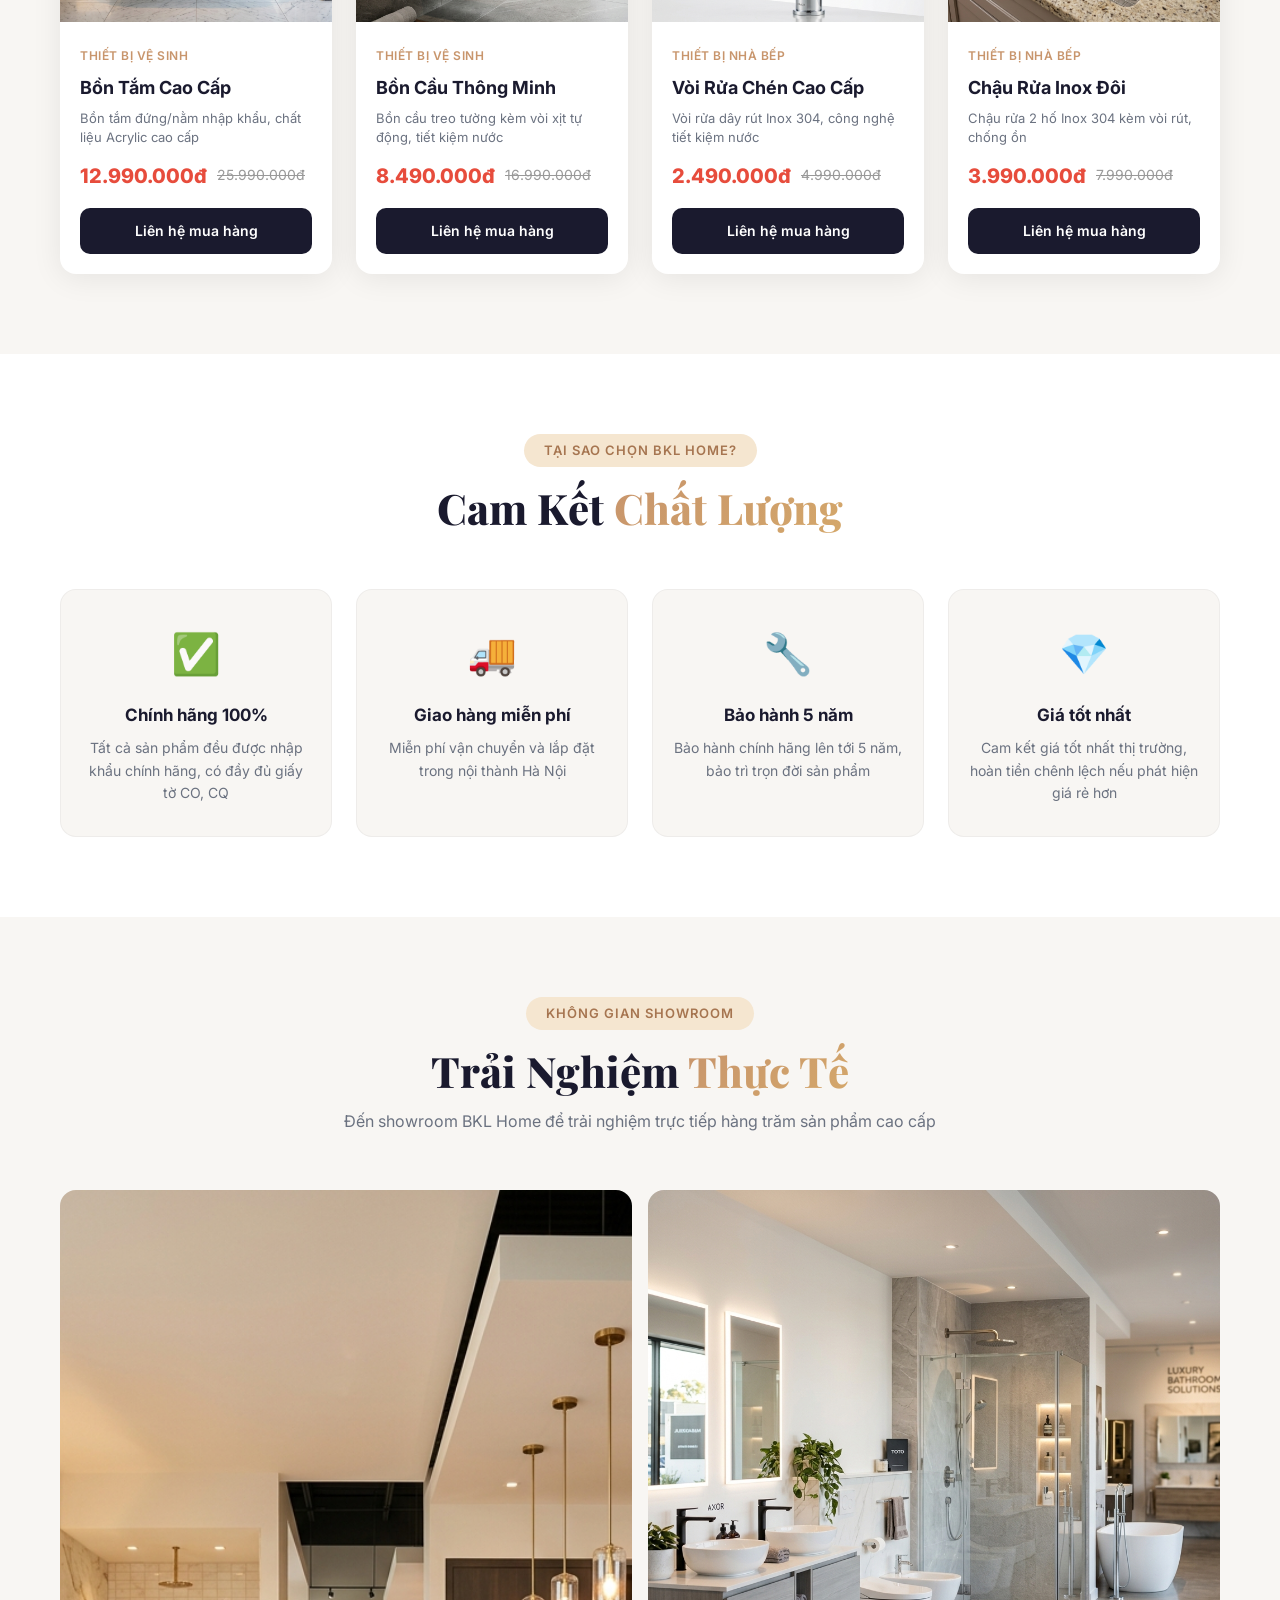
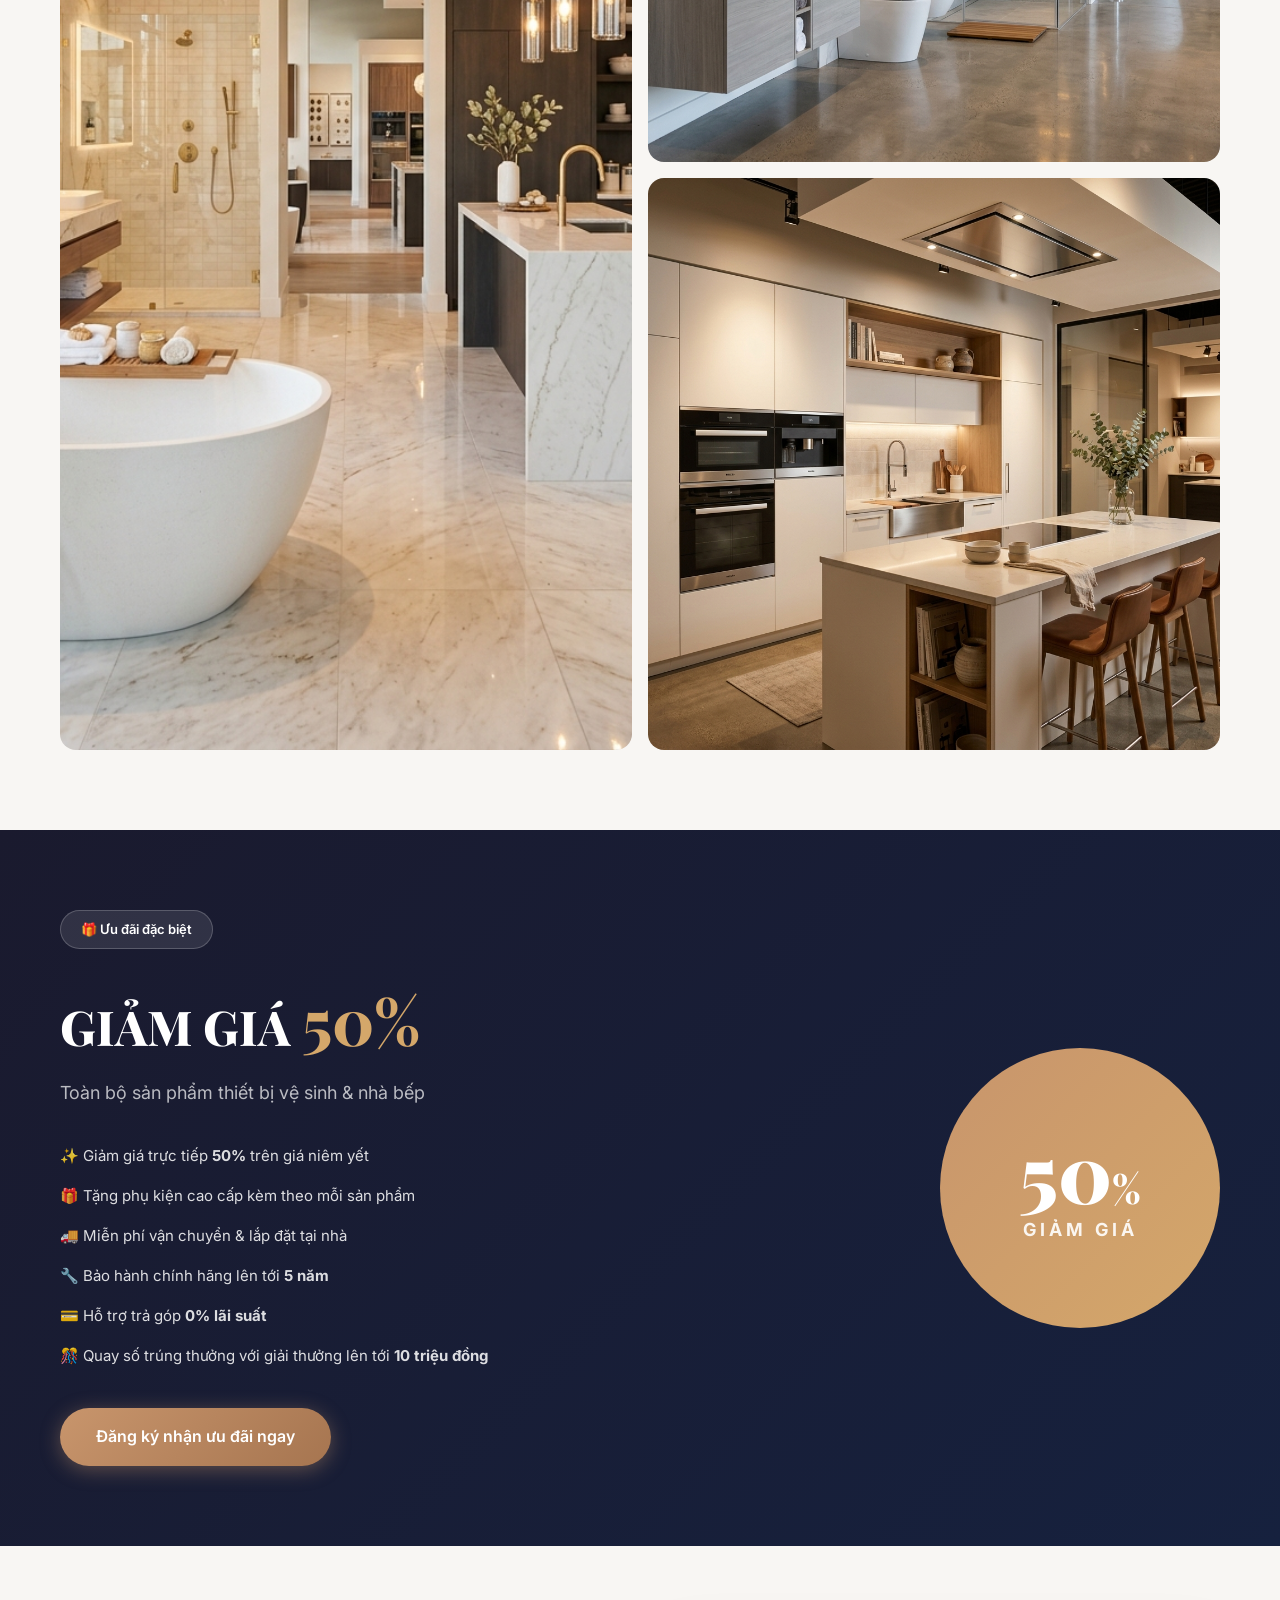
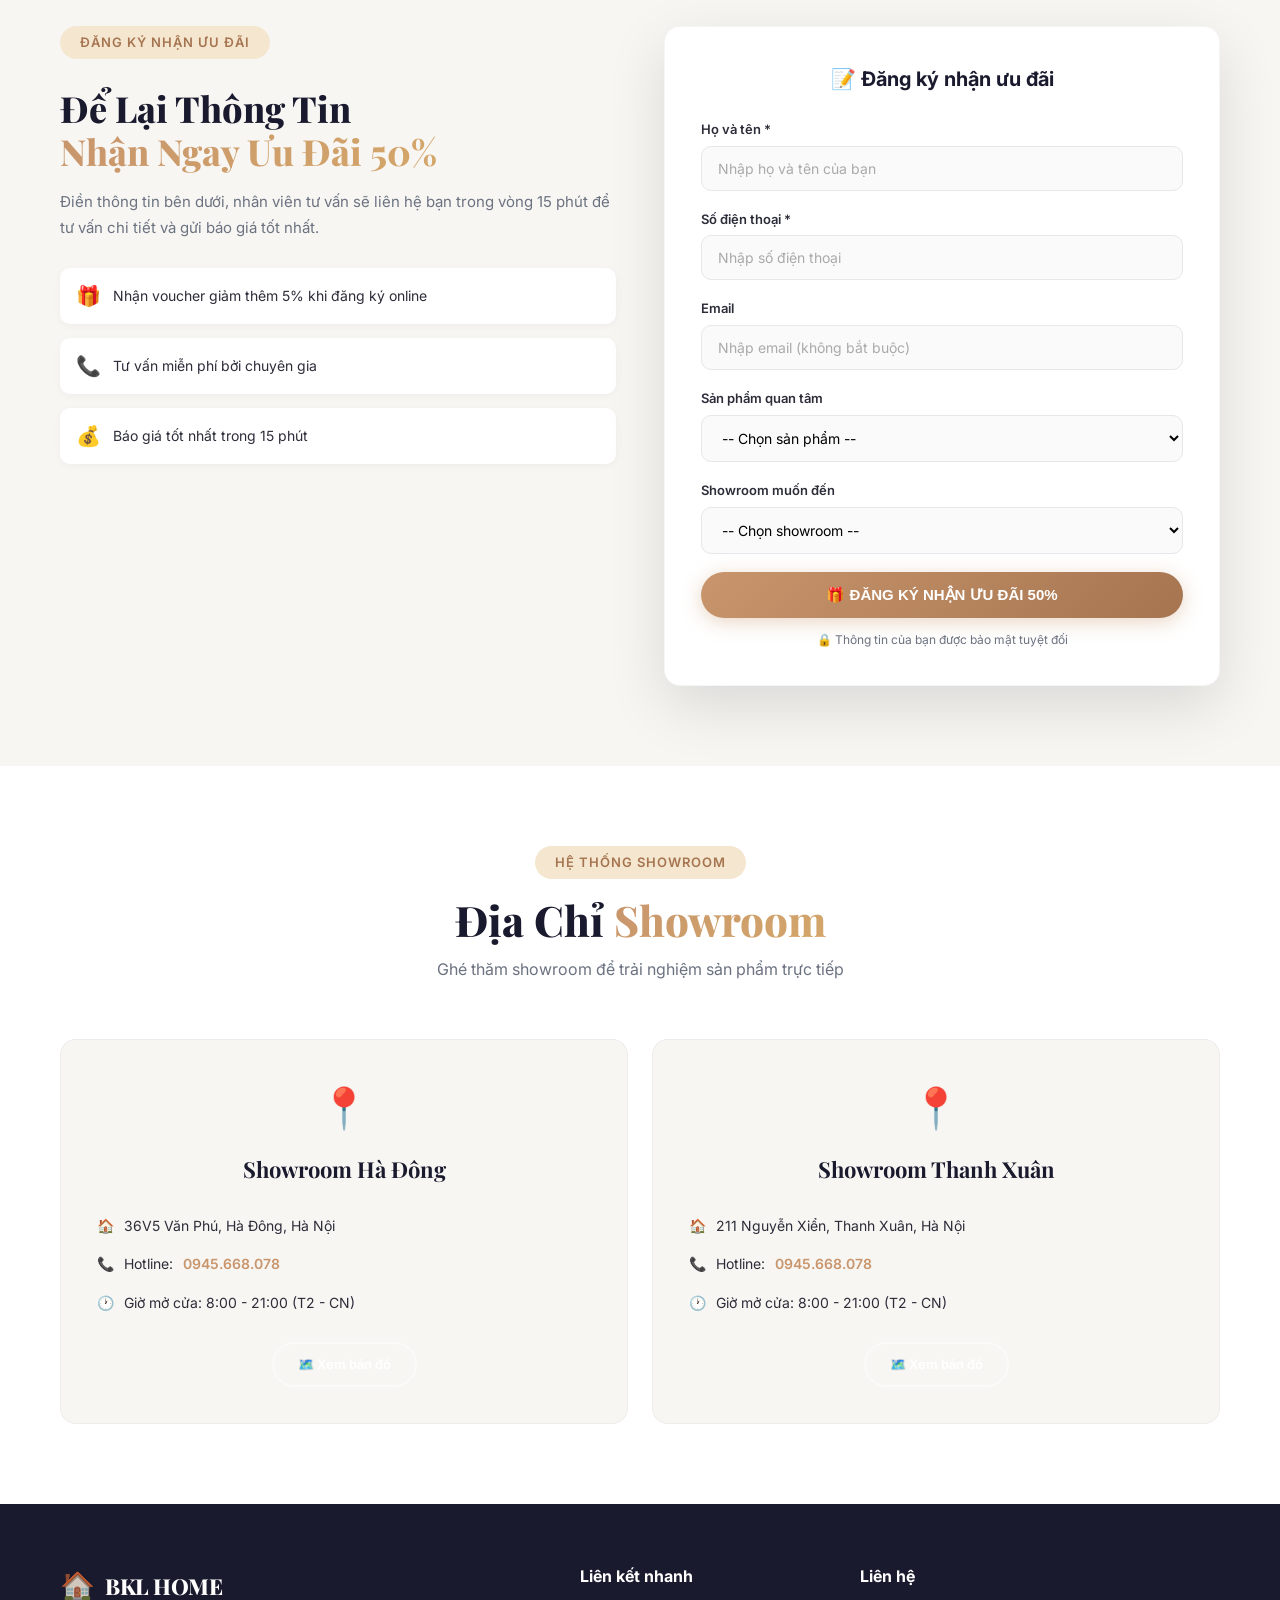
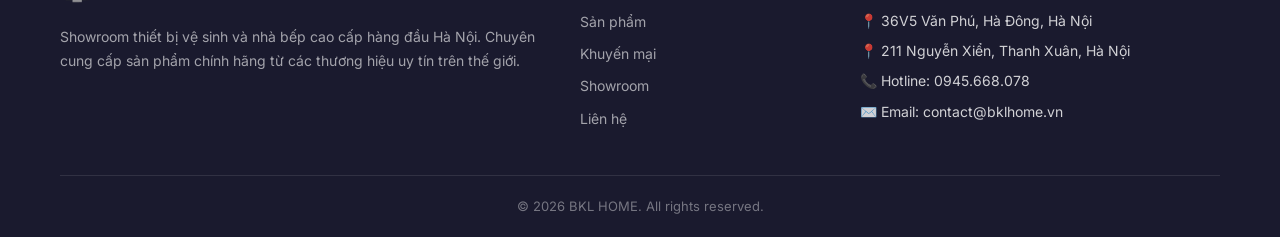
==== commit 6cd7bbd8: "🔄 Auto-push: 2026-04-19 10:35 (4 files changed)" ====
--- a/index.html
+++ b/index.html
@@ -1,33 +1,42 @@
 <!DOCTYPE html>
 <html lang="vi">
+
 <head>
     <meta charset="UTF-8">
     <meta name="viewport" content="width=device-width, initial-scale=1.0">
     <title>BKL HOME - Thiết Bị Vệ Sinh & Nhà Bếp Cao Cấp | Giảm Giá 50%</title>
-    <meta name="description" content="BKL HOME - Showroom thiết bị vệ sinh và nhà bếp cao cấp. Giảm giá 50% toàn bộ sản phẩm + nhiều quà tặng hấp dẫn. 2 showroom tại Hà Nội.">
-    <meta name="keywords" content="thiết bị vệ sinh, nhà bếp, bồn tắm, bồn cầu, vòi rửa, chậu rửa, BKL Home, giảm giá 50%, showroom Hà Nội">
+    <meta name="description"
+        content="BKL HOME - Showroom thiết bị vệ sinh và nhà bếp cao cấp. Giảm giá 50% toàn bộ sản phẩm + nhiều quà tặng hấp dẫn. 2 showroom tại Hà Nội.">
+    <meta name="keywords"
+        content="thiết bị vệ sinh, nhà bếp, bồn tắm, bồn cầu, vòi rửa, chậu rửa, BKL Home, giảm giá 50%, showroom Hà Nội">
     <meta name="robots" content="index, follow">
     <meta name="author" content="BKL HOME">
     <!-- Open Graph / Facebook -->
     <meta property="og:type" content="website">
     <meta property="og:url" content="https://bklhome.com/">
     <meta property="og:title" content="BKL HOME - Giảm Giá 50% Thiết Bị Vệ Sinh & Nhà Bếp Cao Cấp">
-    <meta property="og:description" content="Siêu sale tháng 4! Giảm giá 50% toàn bộ sản phẩm thiết bị vệ sinh & nhà bếp cao cấp. Miễn phí giao hàng & lắp đặt tại Hà Nội.">
+    <meta property="og:description"
+        content="Siêu sale tháng 4! Giảm giá 50% toàn bộ sản phẩm thiết bị vệ sinh & nhà bếp cao cấp. Miễn phí giao hàng & lắp đặt tại Hà Nội.">
     <meta property="og:image" content="https://bklhome.com/images/hero-banner.png">
     <!-- Favicon -->
-    <link rel="icon" type="image/svg+xml" href="data:image/svg+xml,<svg xmlns='http://www.w3.org/2000/svg' viewBox='0 0 100 100'><text y='.9em' font-size='90'>🏠</text></svg>">
+    <link rel="icon" type="image/svg+xml"
+        href="data:image/svg+xml,<svg xmlns='http://www.w3.org/2000/svg' viewBox='0 0 100 100'><text y='.9em' font-size='90'>🏠</text></svg>">
     <link rel="preconnect" href="https://fonts.googleapis.com">
     <link rel="preconnect" href="https://fonts.gstatic.com" crossorigin>
-    <link href="https://fonts.googleapis.com/css2?family=Inter:wght@300;400;500;600;700;800;900&family=Playfair+Display:wght@400;500;600;700;800&display=swap" rel="stylesheet">
+    <link
+        href="https://fonts.googleapis.com/css2?family=Inter:wght@300;400;500;600;700;800;900&family=Playfair+Display:wght@400;500;600;700;800&display=swap"
+        rel="stylesheet">
     <link rel="stylesheet" href="style.css">
 </head>
+
 <body>
     <!-- TOP BAR -->
     <div class="top-bar">
         <div class="container">
             <div class="top-bar-content">
                 <span class="top-bar-icon">🔥</span>
-                <span>SIÊU SALE THÁNG 4 - GIẢM GIÁ LÊN ĐẾN <strong>50%</strong> TOÀN BỘ SẢN PHẨM + QUÀ TẶNG HẤP DẪN</span>
+                <span>SIÊU SALE THÁNG 4 - GIẢM GIÁ LÊN ĐẾN <strong>50%</strong> TOÀN BỘ SẢN PHẨM + QUÀ TẶNG HẤP
+                    DẪN</span>
                 <span class="top-bar-icon">🔥</span>
             </div>
         </div>
@@ -71,7 +80,8 @@
                     <span class="hero-accent">Cao Cấp</span>
                 </h1>
                 <p class="hero-subtitle animate-fade-in-up">
-                    Nâng tầm không gian sống với thiết bị vệ sinh và nhà bếp chính hãng từ các thương hiệu hàng đầu thế giới
+                    Nâng tầm không gian sống với thiết bị vệ sinh và nhà bếp chính hãng từ các thương hiệu hàng đầu thế
+                    giới
                 </p>
                 <div class="hero-actions animate-fade-in-up">
                     <a href="#contact" class="btn btn-primary btn-lg">
@@ -244,7 +254,8 @@
                 <div class="feature-card">
                     <div class="feature-icon">💎</div>
                     <h3 class="feature-title">Giá tốt nhất</h3>
-                    <p class="feature-desc">Cam kết giá tốt nhất thị trường, hoàn tiền chênh lệch nếu phát hiện giá rẻ hơn</p>
+                    <p class="feature-desc">Cam kết giá tốt nhất thị trường, hoàn tiền chênh lệch nếu phát hiện giá rẻ
+                        hơn</p>
                 </div>
             </div>
         </div>
@@ -256,7 +267,8 @@
             <div class="section-header">
                 <span class="section-tag">Không gian showroom</span>
                 <h2 class="section-title">Trải Nghiệm <span class="text-gradient">Thực Tế</span></h2>
-                <p class="section-subtitle">Đến showroom BKL Home để trải nghiệm trực tiếp hàng trăm sản phẩm cao cấp</p>
+                <p class="section-subtitle">Đến showroom BKL Home để trải nghiệm trực tiếp hàng trăm sản phẩm cao cấp
+                </p>
             </div>
             <div class="gallery-grid">
                 <div class="gallery-item gallery-large">
@@ -317,8 +329,10 @@
             <div class="form-wrapper">
                 <div class="form-info">
                     <span class="section-tag">Đăng ký nhận ưu đãi</span>
-                    <h2 class="form-title">Để Lại Thông Tin<br><span class="text-gradient">Nhận Ngay Ưu Đãi 50%</span></h2>
-                    <p class="form-desc">Điền thông tin bên dưới, nhân viên tư vấn sẽ liên hệ bạn trong vòng 15 phút để tư vấn chi tiết và gửi báo giá tốt nhất.</p>
+                    <h2 class="form-title">Để Lại Thông Tin<br><span class="text-gradient">Nhận Ngay Ưu Đãi 50%</span>
+                    </h2>
+                    <p class="form-desc">Điền thông tin bên dưới, nhân viên tư vấn sẽ liên hệ bạn trong vòng 15 phút để
+                        tư vấn chi tiết và gửi báo giá tốt nhất.</p>
                     <div class="form-benefits">
                         <div class="form-benefit-item">
                             <span class="benefit-icon">🎁</span>
@@ -336,10 +350,12 @@
                 </div>
                 <div class="form-card">
                     <h3 class="form-card-title">📝 Đăng ký nhận ưu đãi</h3>
-                    <form id="leadForm" action="https://formspree.io/f/xpznqkol" method="POST" onsubmit="handleFormSubmit(event)">
+                    <form id="leadForm" action="https://formspree.io/f/xpznqkol" method="POST"
+                        onsubmit="handleFormSubmit(event)">
                         <div class="form-group">
                             <label for="fullName">Họ và tên *</label>
-                            <input type="text" id="fullName" name="fullName" placeholder="Nhập họ và tên của bạn" required>
+                            <input type="text" id="fullName" name="fullName" placeholder="Nhập họ và tên của bạn"
+                                required>
                         </div>
                         <div class="form-group">
                             <label for="phone">Số điện thoại *</label>
@@ -408,7 +424,8 @@
                             Giờ mở cửa: 8:00 - 21:00 (T2 - CN)
                         </p>
                     </div>
-                    <a href="https://www.google.com/maps/search/BKL+Home+Hà+Đông+Thế+Giới+Phòng+Bếp+Phòng+Tắm" target="_blank" class="btn btn-outline btn-sm">
+                    <a href="https://www.google.com/maps/search/BKL+Home+H%C3%A0+%C4%90%C3%B4ng+Th%E1%BA%BF+Gi%E1%BB%9Bi+Ph%C3%B2ng+B%E1%BA%BFp+Ph%C3%B2ng+T%E1%BA%AFm" target="_blank"
+                        class="btn btn-outline btn-sm">
                         🗺️ Xem bản đồ
                     </a>
                 </div>
@@ -429,7 +446,8 @@
                             Giờ mở cửa: 8:00 - 21:00 (T2 - CN)
                         </p>
                     </div>
-                    <a href="https://maps.google.com/?q=211+Nguyen+Xien+Thanh+Xuan+Ha+Noi" target="_blank" class="btn btn-outline btn-sm">
+                    <a href="https://maps.google.com/?q=211+Nguyen+Xien+Thanh+Xuan+Ha+Noi" target="_blank"
+                        class="btn btn-outline btn-sm">
                         🗺️ Xem bản đồ
                     </a>
                 </div>
@@ -446,7 +464,8 @@
                         <span class="logo-icon">🏠</span>
                         <span class="logo-name">BKL HOME</span>
                     </div>
-                    <p class="footer-desc">Showroom thiết bị vệ sinh và nhà bếp cao cấp hàng đầu Hà Nội. Chuyên cung cấp sản phẩm chính hãng từ các thương hiệu uy tín trên thế giới.</p>
+                    <p class="footer-desc">Showroom thiết bị vệ sinh và nhà bếp cao cấp hàng đầu Hà Nội. Chuyên cung cấp
+                        sản phẩm chính hãng từ các thương hiệu uy tín trên thế giới.</p>
                 </div>
                 <div class="footer-links">
                     <h4>Liên kết nhanh</h4>
@@ -481,4 +500,5 @@
 
     <script src="script.js"></script>
 </body>
-</html>
+
+</html>
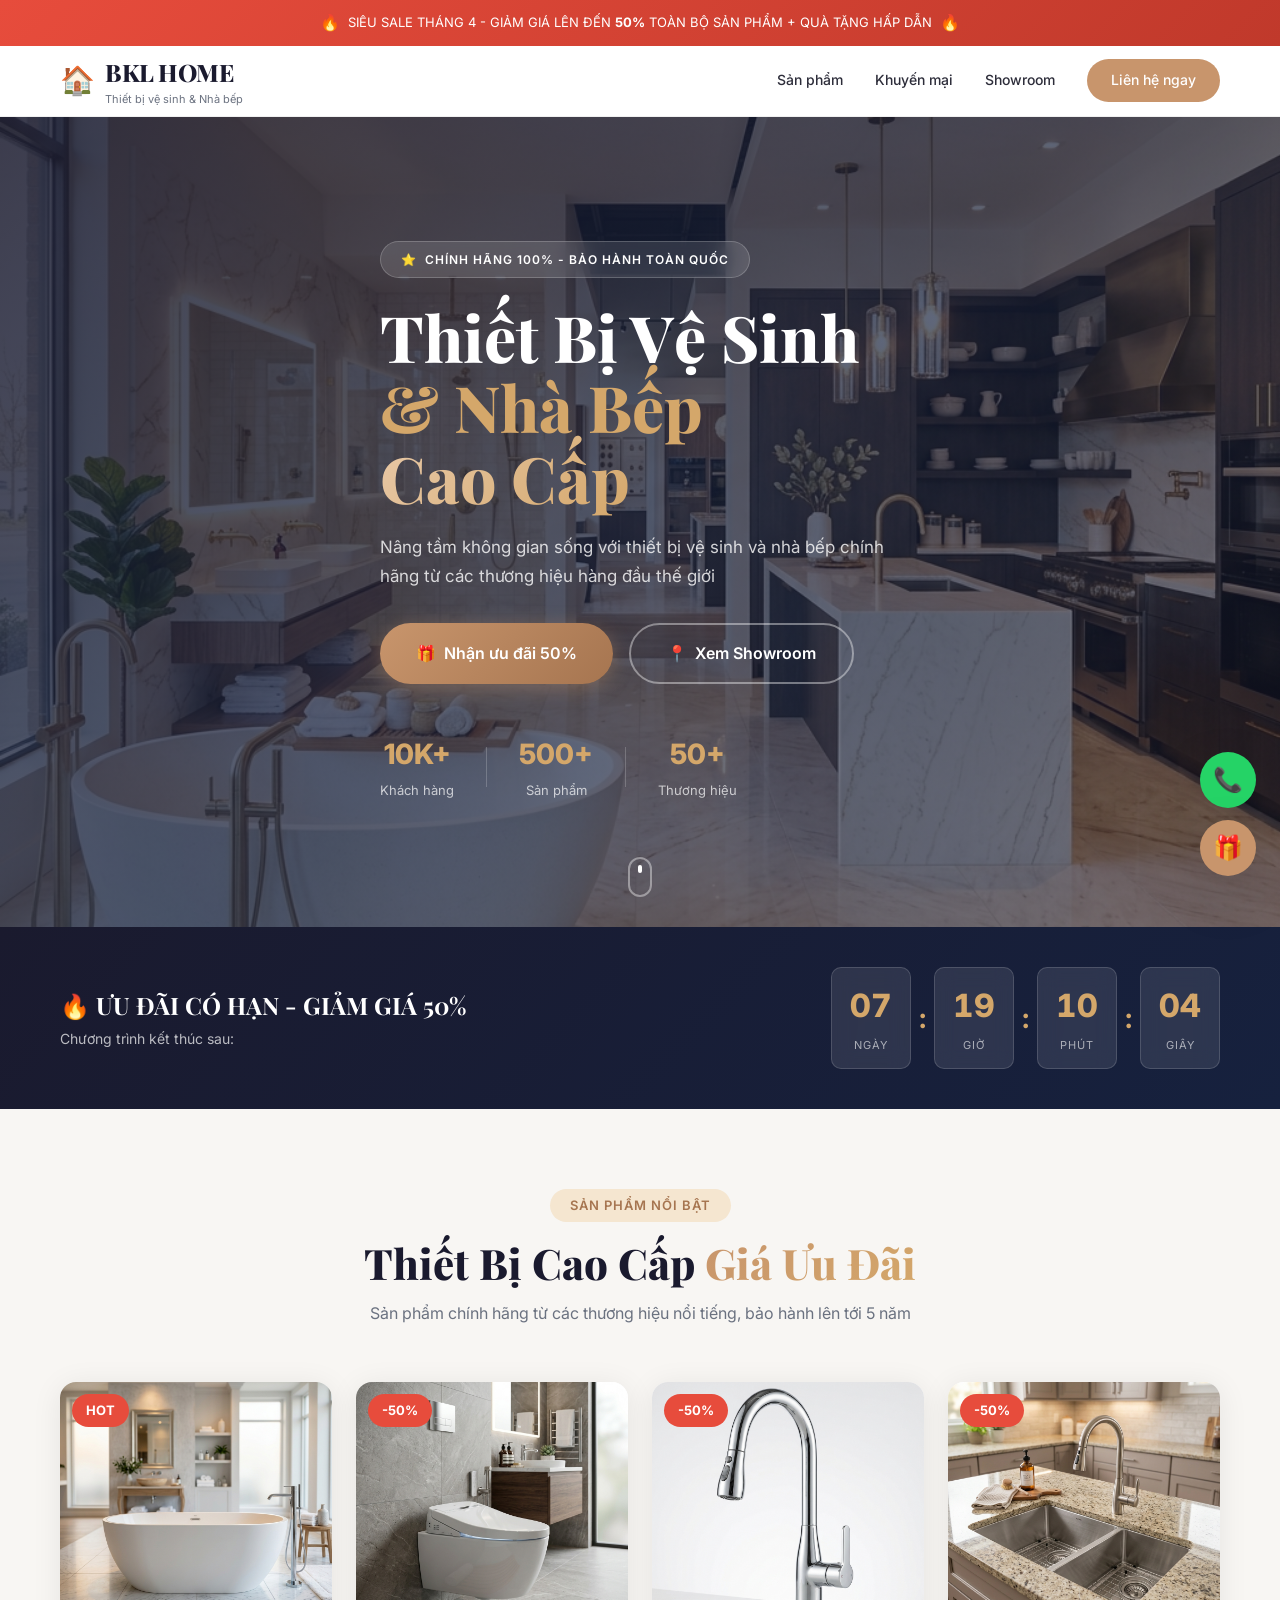
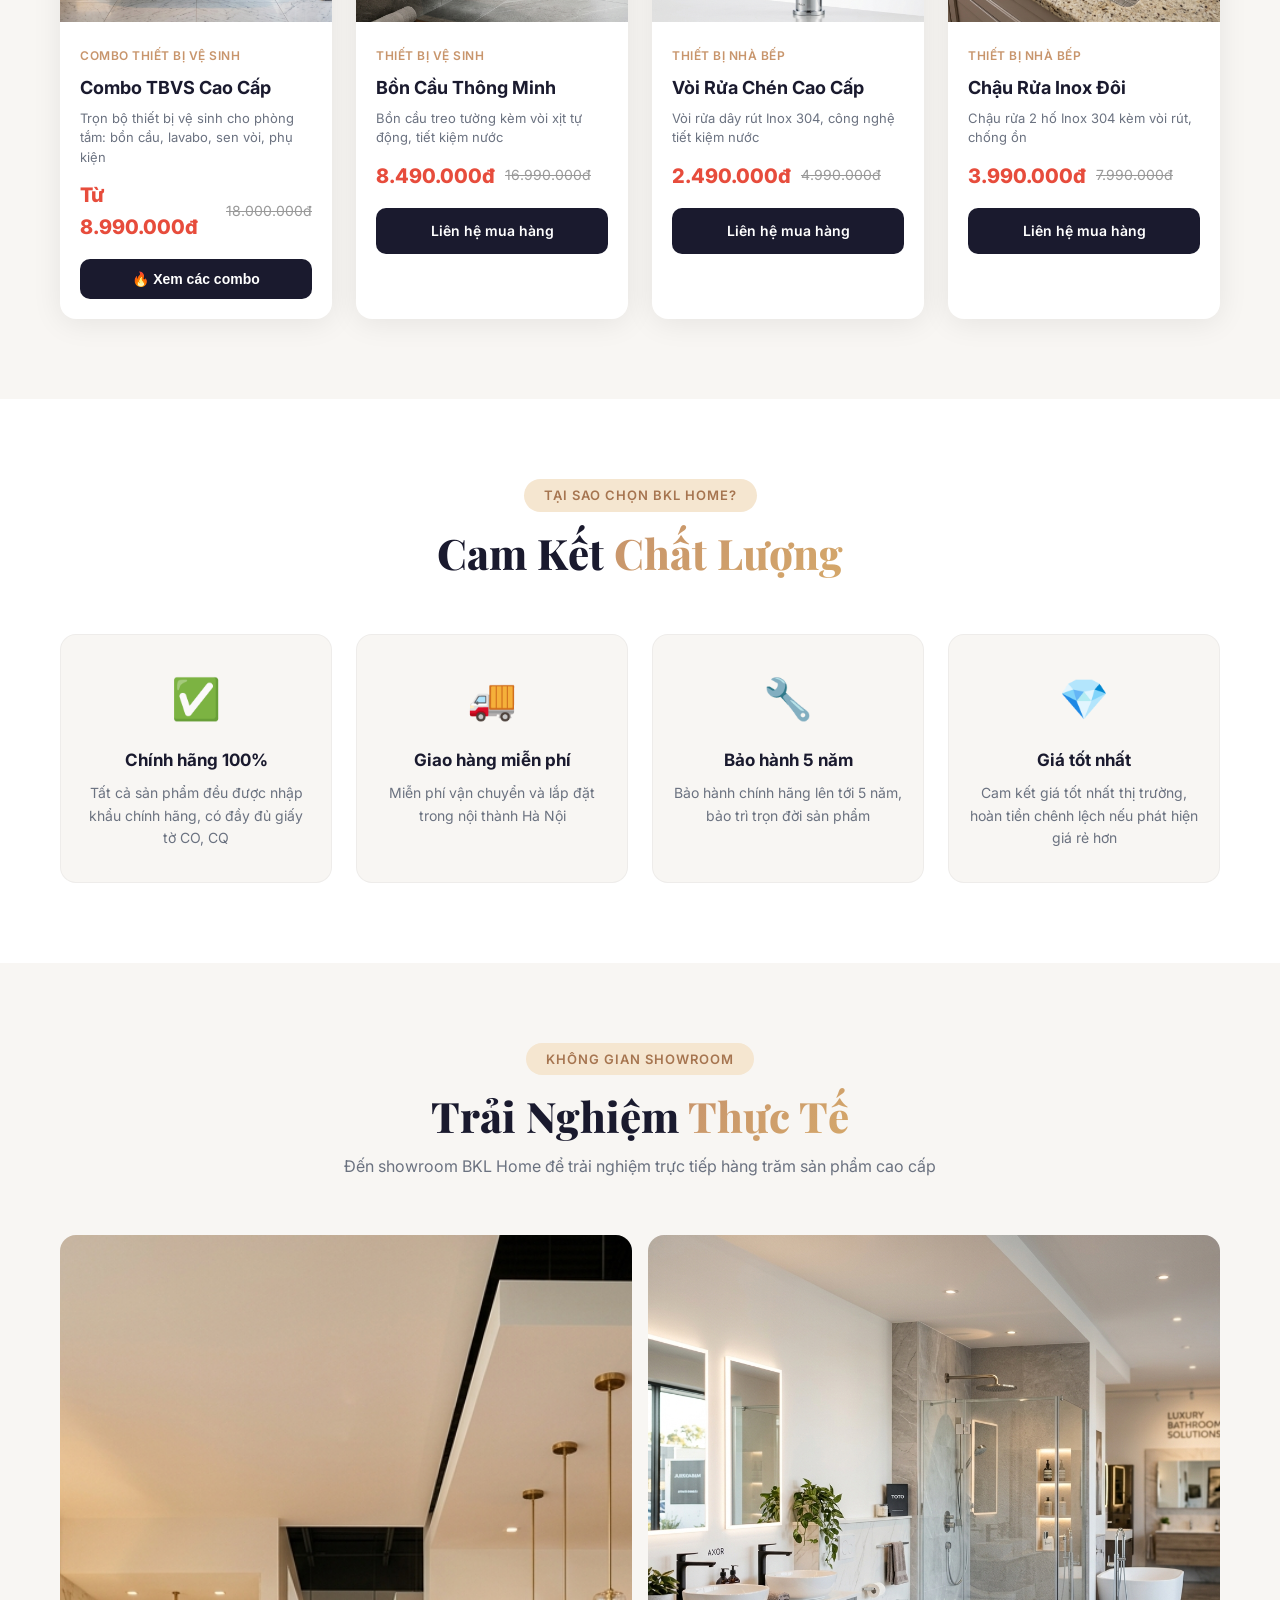
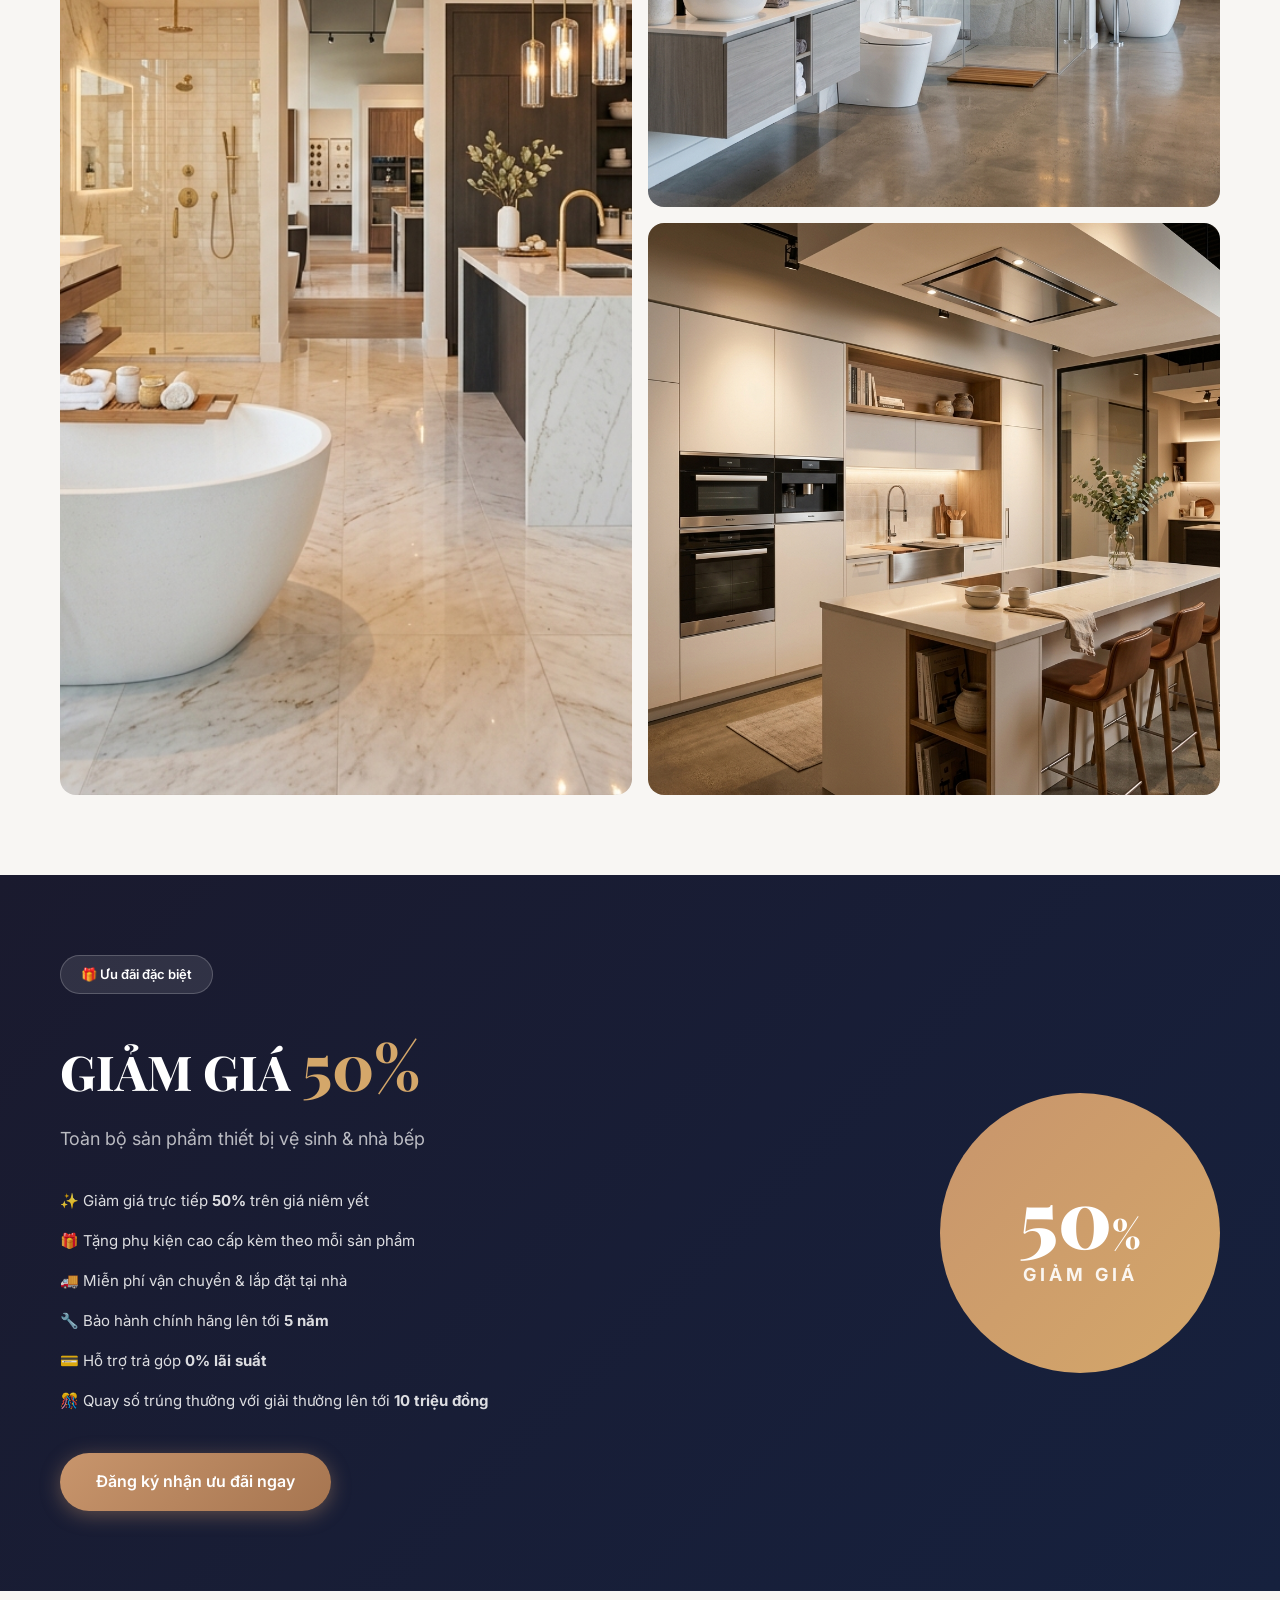
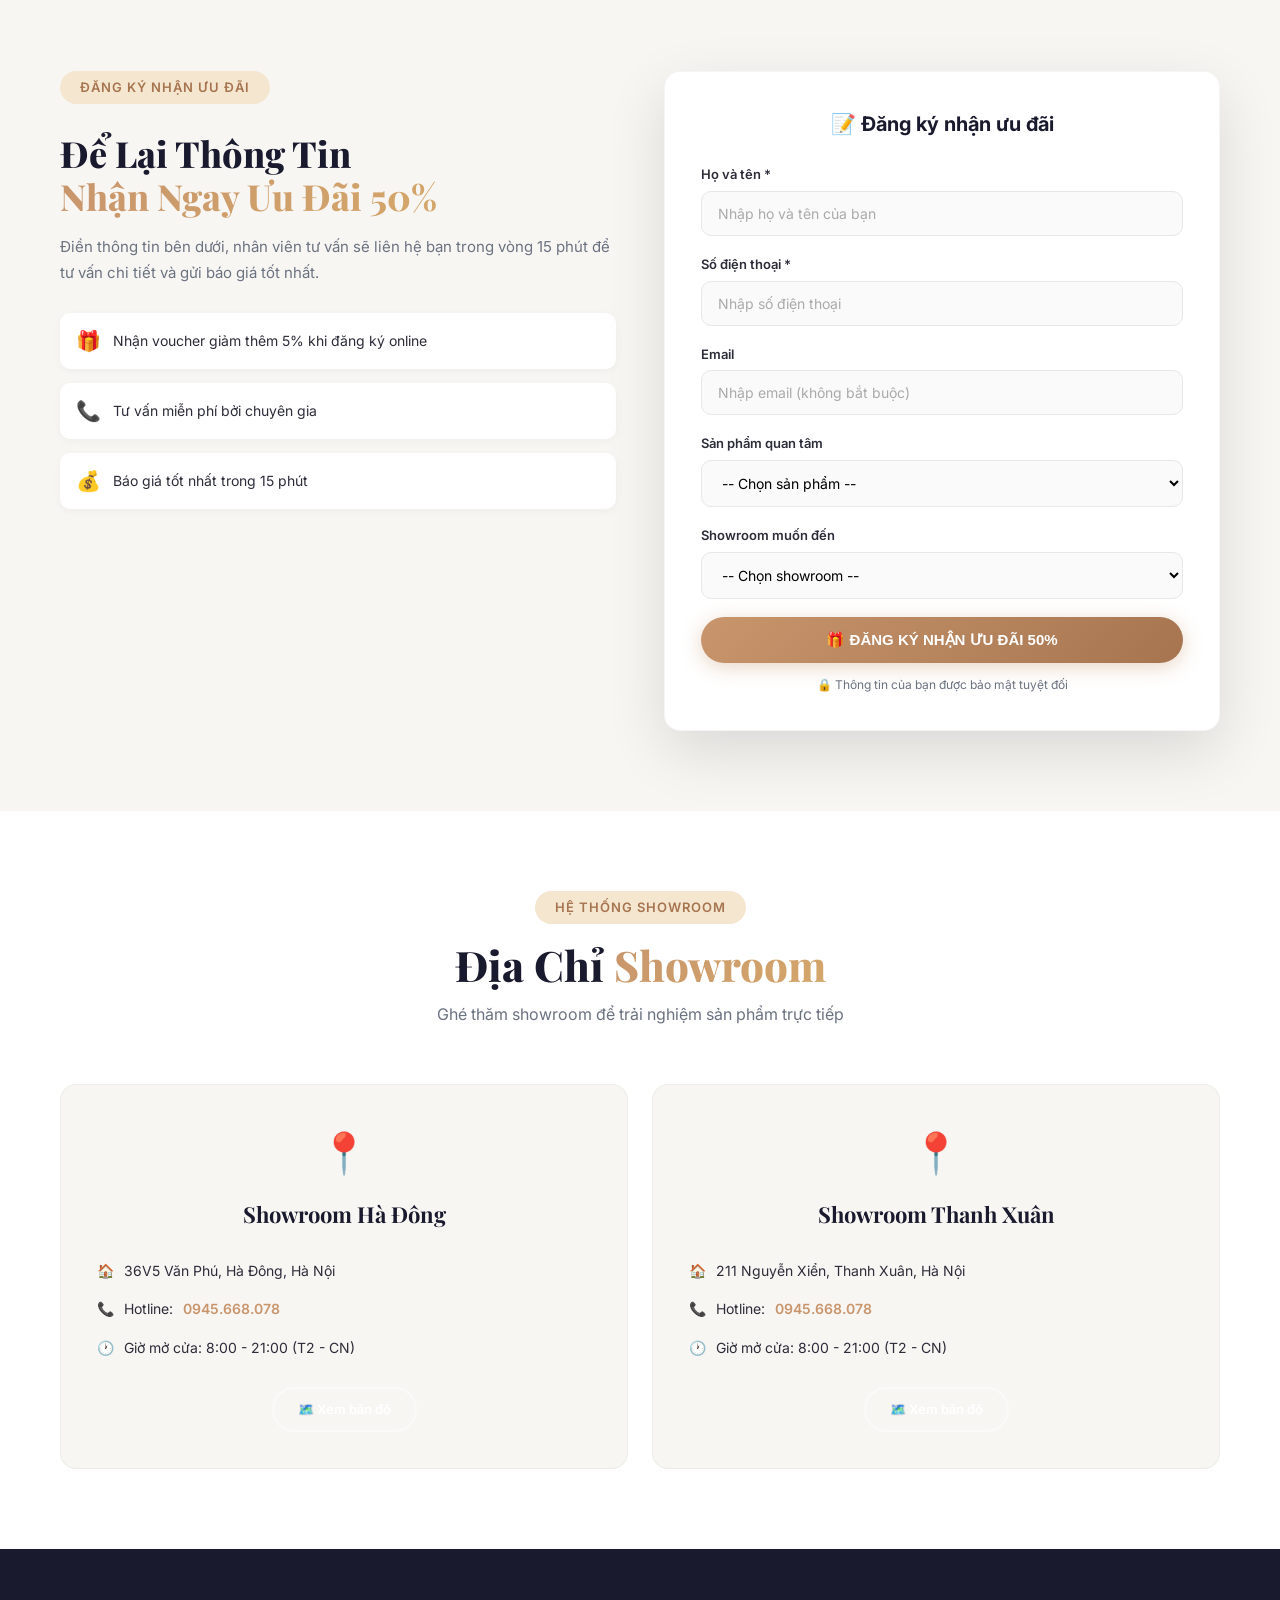
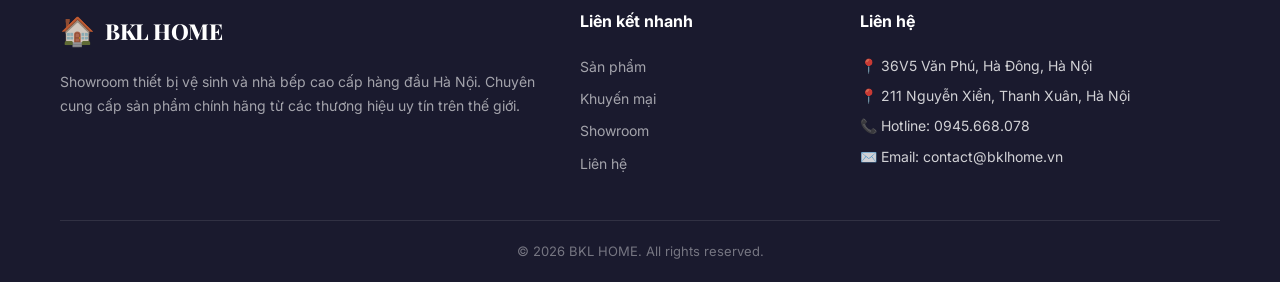
==== commit 7852ced2: "🔄 Auto-push: 2026-04-19 11:06 (3 files changed)" ====
--- a/index.html
+++ b/index.html
@@ -156,21 +156,21 @@
                 <p class="section-subtitle">Sản phẩm chính hãng từ các thương hiệu nổi tiếng, bảo hành lên tới 5 năm</p>
             </div>
             <div class="products-grid">
-                <!-- Product 1 -->
+                <!-- Product 1: Combo TBVS -->
                 <div class="product-card">
-                    <div class="product-badge">-50%</div>
+                    <div class="product-badge">HOT</div>
                     <div class="product-image">
-                        <img src="images/product-bathtub.png" alt="Bồn tắm cao cấp" loading="lazy">
+                        <img src="images/product-bathtub.png" alt="Combo thiết bị vệ sinh" loading="lazy">
                     </div>
                     <div class="product-info">
-                        <span class="product-category">Thiết bị vệ sinh</span>
-                        <h3 class="product-name">Bồn Tắm Cao Cấp</h3>
-                        <p class="product-desc">Bồn tắm đứng/nằm nhập khẩu, chất liệu Acrylic cao cấp</p>
+                        <span class="product-category">Combo thiết bị vệ sinh</span>
+                        <h3 class="product-name">Combo TBVS Cao Cấp</h3>
+                        <p class="product-desc">Trọn bộ thiết bị vệ sinh cho phòng tắm: bồn cầu, lavabo, sen vòi, phụ kiện</p>
                         <div class="product-pricing">
-                            <span class="price-current">12.990.000đ</span>
-                            <span class="price-original">25.990.000đ</span>
-                        </div>
-                        <a href="#contact" class="btn btn-product">Liên hệ mua hàng</a>
+                            <span class="price-current">Từ 8.990.000đ</span>
+                            <span class="price-original">18.000.000đ</span>
+                        </div>
+                        <button onclick="openComboModal()" class="btn btn-product">🔥 Xem các combo</button>
                     </div>
                 </div>
                 <!-- Product 2 -->
@@ -498,6 +498,86 @@
         </a>
     </div>
 
+    <!-- COMBO MODAL -->
+    <div class="combo-modal-overlay" id="comboModal" onclick="closeComboModal(event)">
+        <div class="combo-modal" onclick="event.stopPropagation()">
+            <button class="combo-modal-close" onclick="closeComboModal()">&times;</button>
+            <h2 class="combo-modal-title">🔥 Combo Thiết Bị Vệ Sinh</h2>
+            <p class="combo-modal-subtitle">Tiết kiệm đến 50% khi mua combo trọn bộ</p>
+            
+            <div class="combo-list">
+                <!-- Combo 1 -->
+                <div class="combo-item">
+                    <div class="combo-header">
+                        <span class="combo-badge">Phổ biến nhất</span>
+                        <h3 class="combo-name">Combo Cơ Bản</h3>
+                        <div class="combo-price">
+                            <span class="combo-price-current">8.990.000đ</span>
+                            <span class="combo-price-original">18.000.000đ</span>
+                        </div>
+                    </div>
+                    <ul class="combo-details">
+                        <li>✅ Bồn cầu 1 khối cao cấp</li>
+                        <li>✅ Lavabo chậu rửa mặt</li>
+                        <li>✅ Sen tắm đứng inox 304</li>
+                        <li>✅ Bộ phụ kiện 6 món</li>
+                        <li>✅ Gương phòng tắm</li>
+                        <li>🎁 <strong>Tặng kệ để đồ inox</strong></li>
+                    </ul>
+                    <a href="#contact" class="btn btn-product combo-btn" onclick="closeComboModal()">Đăng ký combo này</a>
+                </div>
+
+                <!-- Combo 2 -->
+                <div class="combo-item combo-featured">
+                    <div class="combo-header">
+                        <span class="combo-badge combo-badge-hot">🔥 Best Seller</span>
+                        <h3 class="combo-name">Combo Cao Cấp</h3>
+                        <div class="combo-price">
+                            <span class="combo-price-current">15.990.000đ</span>
+                            <span class="combo-price-original">32.000.000đ</span>
+                        </div>
+                    </div>
+                    <ul class="combo-details">
+                        <li>✅ Bồn cầu thông minh 1 khối</li>
+                        <li>✅ Lavabo âm bàn đá</li>
+                        <li>✅ Cây sen tắm đứng nhiệt độ</li>
+                        <li>✅ Tủ lavabo gỗ chống ẩm</li>
+                        <li>✅ Bộ phụ kiện 6 món mạ vàng</li>
+                        <li>✅ Gương đèn LED cảm ứng</li>
+                        <li>🎁 <strong>Tặng bồn tắm mini / kệ inox</strong></li>
+                        <li>🎁 <strong>Miễn phí lắp đặt tại nhà</strong></li>
+                    </ul>
+                    <a href="#contact" class="btn btn-primary combo-btn" onclick="closeComboModal()">Đăng ký combo này</a>
+                </div>
+
+                <!-- Combo 3 -->
+                <div class="combo-item">
+                    <div class="combo-header">
+                        <span class="combo-badge">Premium</span>
+                        <h3 class="combo-name">Combo Trọn Bộ VIP</h3>
+                        <div class="combo-price">
+                            <span class="combo-price-current">25.990.000đ</span>
+                            <span class="combo-price-original">52.000.000đ</span>
+                        </div>
+                    </div>
+                    <ul class="combo-details">
+                        <li>✅ Bồn cầu thông minh tự động rửa</li>
+                        <li>✅ Lavabo đặt bàn nghệ thuật</li>
+                        <li>✅ Hệ thống sen tắm âm tường</li>
+                        <li>✅ Bồn tắm nằm/đứng cao cấp</li>
+                        <li>✅ Tủ lavabo gỗ sồi nhập khẩu</li>
+                        <li>✅ Bộ phụ kiện 10 món mạ vàng</li>
+                        <li>✅ Gương đèn LED thông minh</li>
+                        <li>🎁 <strong>Tặng máy sấy tay + bình nóng lạnh</strong></li>
+                        <li>🎁 <strong>Thiết kế 3D miễn phí</strong></li>
+                        <li>🎁 <strong>Bảo hành 10 năm</strong></li>
+                    </ul>
+                    <a href="#contact" class="btn btn-product combo-btn" onclick="closeComboModal()">Đăng ký combo này</a>
+                </div>
+            </div>
+        </div>
+    </div>
+
     <script src="script.js"></script>
 </body>
 
--- a/style.css
+++ b/style.css
@@ -244,3 +244,32 @@
   .btn-lg { padding: 14px 28px; font-size: 14px; }
   .top-bar { font-size: 11px; }
 }
+
+/* ===== COMBO MODAL ===== */
+.combo-modal-overlay { display: none; position: fixed; inset: 0; background: rgba(0,0,0,0.6); backdrop-filter: blur(4px); z-index: 10000; align-items: center; justify-content: center; padding: 20px; }
+.combo-modal-overlay.active { display: flex; animation: fadeIn 0.3s ease; }
+.combo-modal { background: white; border-radius: var(--radius); max-width: 1100px; width: 100%; max-height: 90vh; overflow-y: auto; padding: 40px; position: relative; animation: slideUp 0.4s ease; }
+@keyframes slideUp { from { opacity: 0; transform: translateY(30px); } to { opacity: 1; transform: translateY(0); } }
+.combo-modal-close { position: absolute; top: 16px; right: 20px; background: none; border: none; font-size: 32px; color: #999; cursor: pointer; width: 40px; height: 40px; border-radius: 50%; display: flex; align-items: center; justify-content: center; transition: var(--transition); }
+.combo-modal-close:hover { background: #f0f0f0; color: var(--dark); }
+.combo-modal-title { font-family: 'Playfair Display', serif; font-size: 32px; font-weight: 800; color: var(--dark); text-align: center; margin-bottom: 8px; }
+.combo-modal-subtitle { text-align: center; color: var(--text-light); font-size: 16px; margin-bottom: 36px; }
+.combo-list { display: grid; grid-template-columns: repeat(3, 1fr); gap: 24px; }
+.combo-item { border: 2px solid #e5e7eb; border-radius: var(--radius); padding: 28px 24px; transition: var(--transition); display: flex; flex-direction: column; }
+.combo-item:hover { border-color: var(--primary-light); box-shadow: var(--shadow); }
+.combo-featured { border-color: var(--primary); background: linear-gradient(180deg, var(--gold-light) 0%, white 30%); position: relative; transform: scale(1.03); }
+.combo-header { text-align: center; margin-bottom: 20px; padding-bottom: 20px; border-bottom: 1px solid #eee; }
+.combo-badge { display: inline-block; background: var(--gold-light); color: var(--primary-dark); padding: 4px 14px; border-radius: 50px; font-size: 11px; font-weight: 700; text-transform: uppercase; letter-spacing: 0.5px; margin-bottom: 10px; }
+.combo-badge-hot { background: var(--accent); color: white; }
+.combo-name { font-family: 'Playfair Display', serif; font-size: 22px; font-weight: 700; color: var(--dark); margin-bottom: 12px; }
+.combo-price-current { display: block; font-size: 28px; font-weight: 800; color: var(--accent); }
+.combo-price-original { font-size: 16px; color: #999; text-decoration: line-through; }
+.combo-details { list-style: none; margin-bottom: 24px; flex-grow: 1; }
+.combo-details li { padding: 6px 0; font-size: 14px; color: var(--text); line-height: 1.5; }
+.combo-btn { margin-top: auto; border-radius: var(--radius-sm); }
+@media (max-width: 900px) {
+  .combo-list { grid-template-columns: 1fr; }
+  .combo-featured { transform: scale(1); }
+  .combo-modal { padding: 24px 16px; }
+  .combo-modal-title { font-size: 24px; }
+}
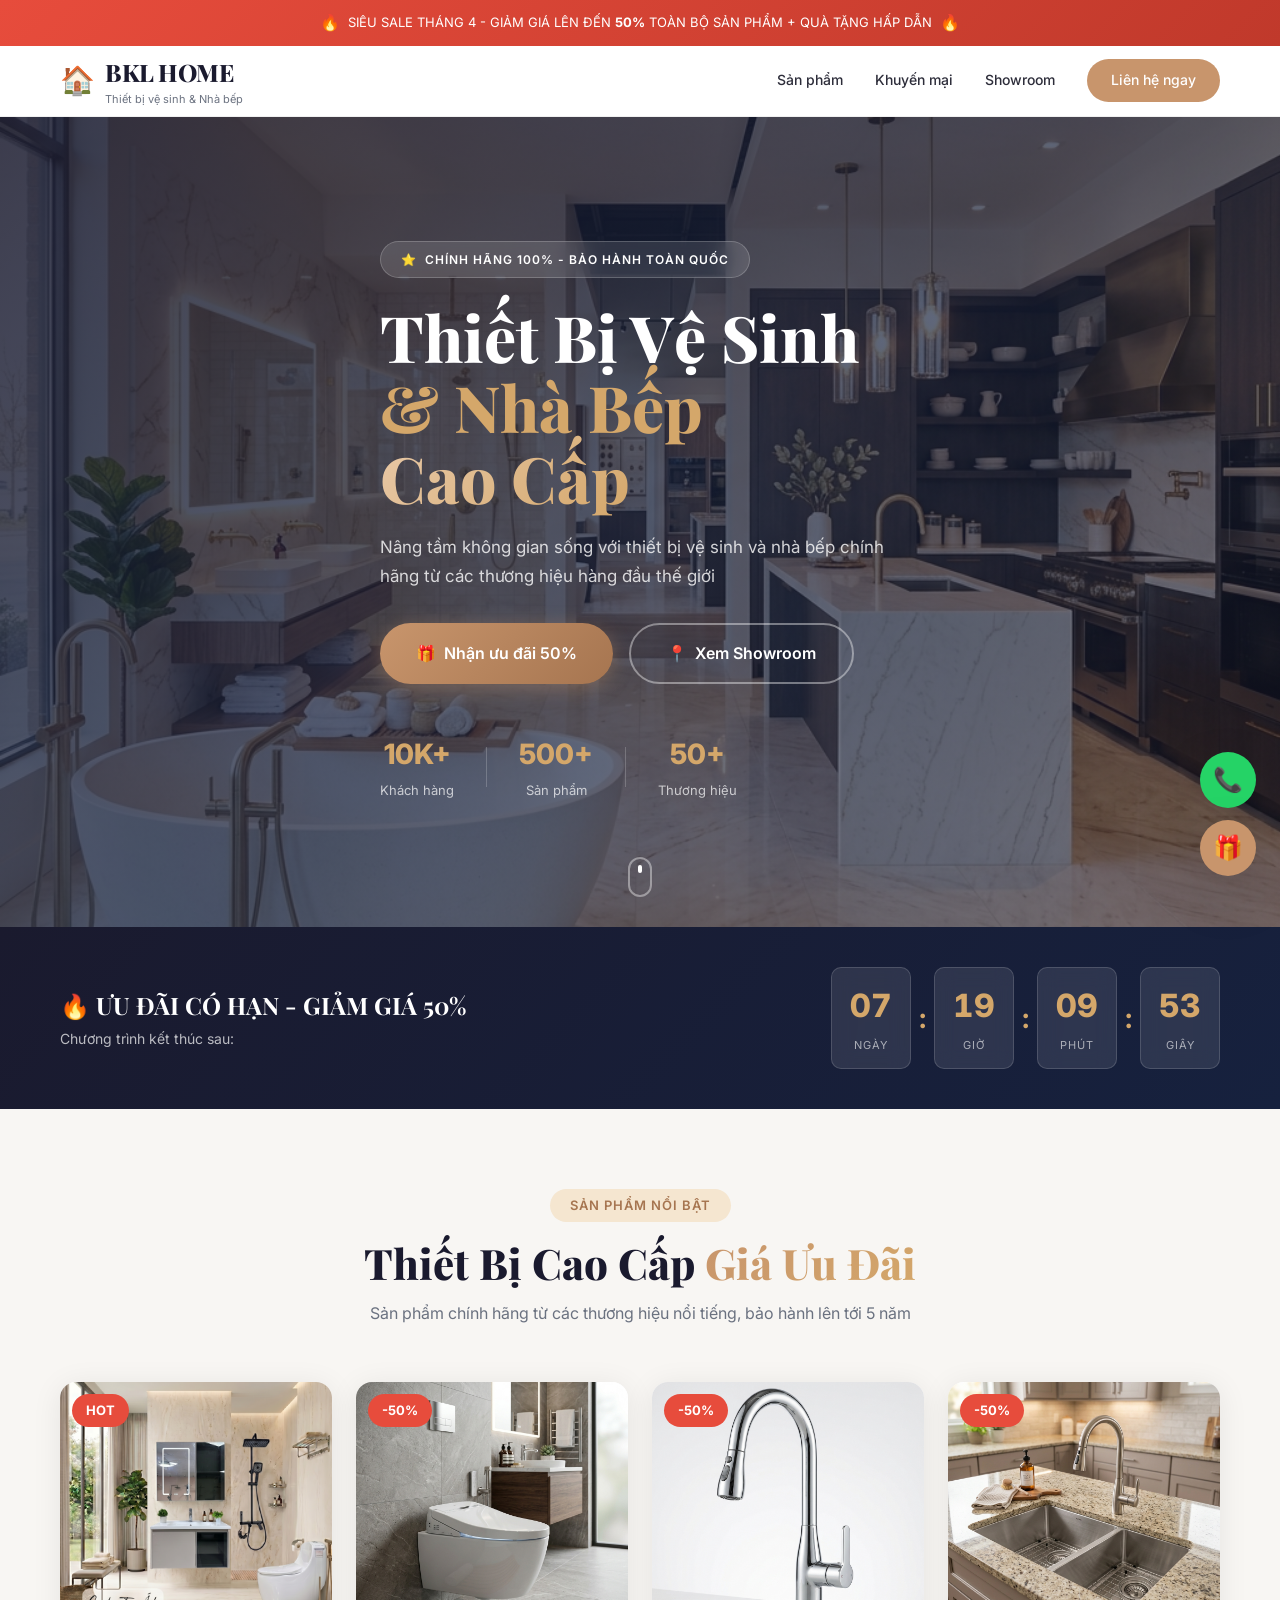
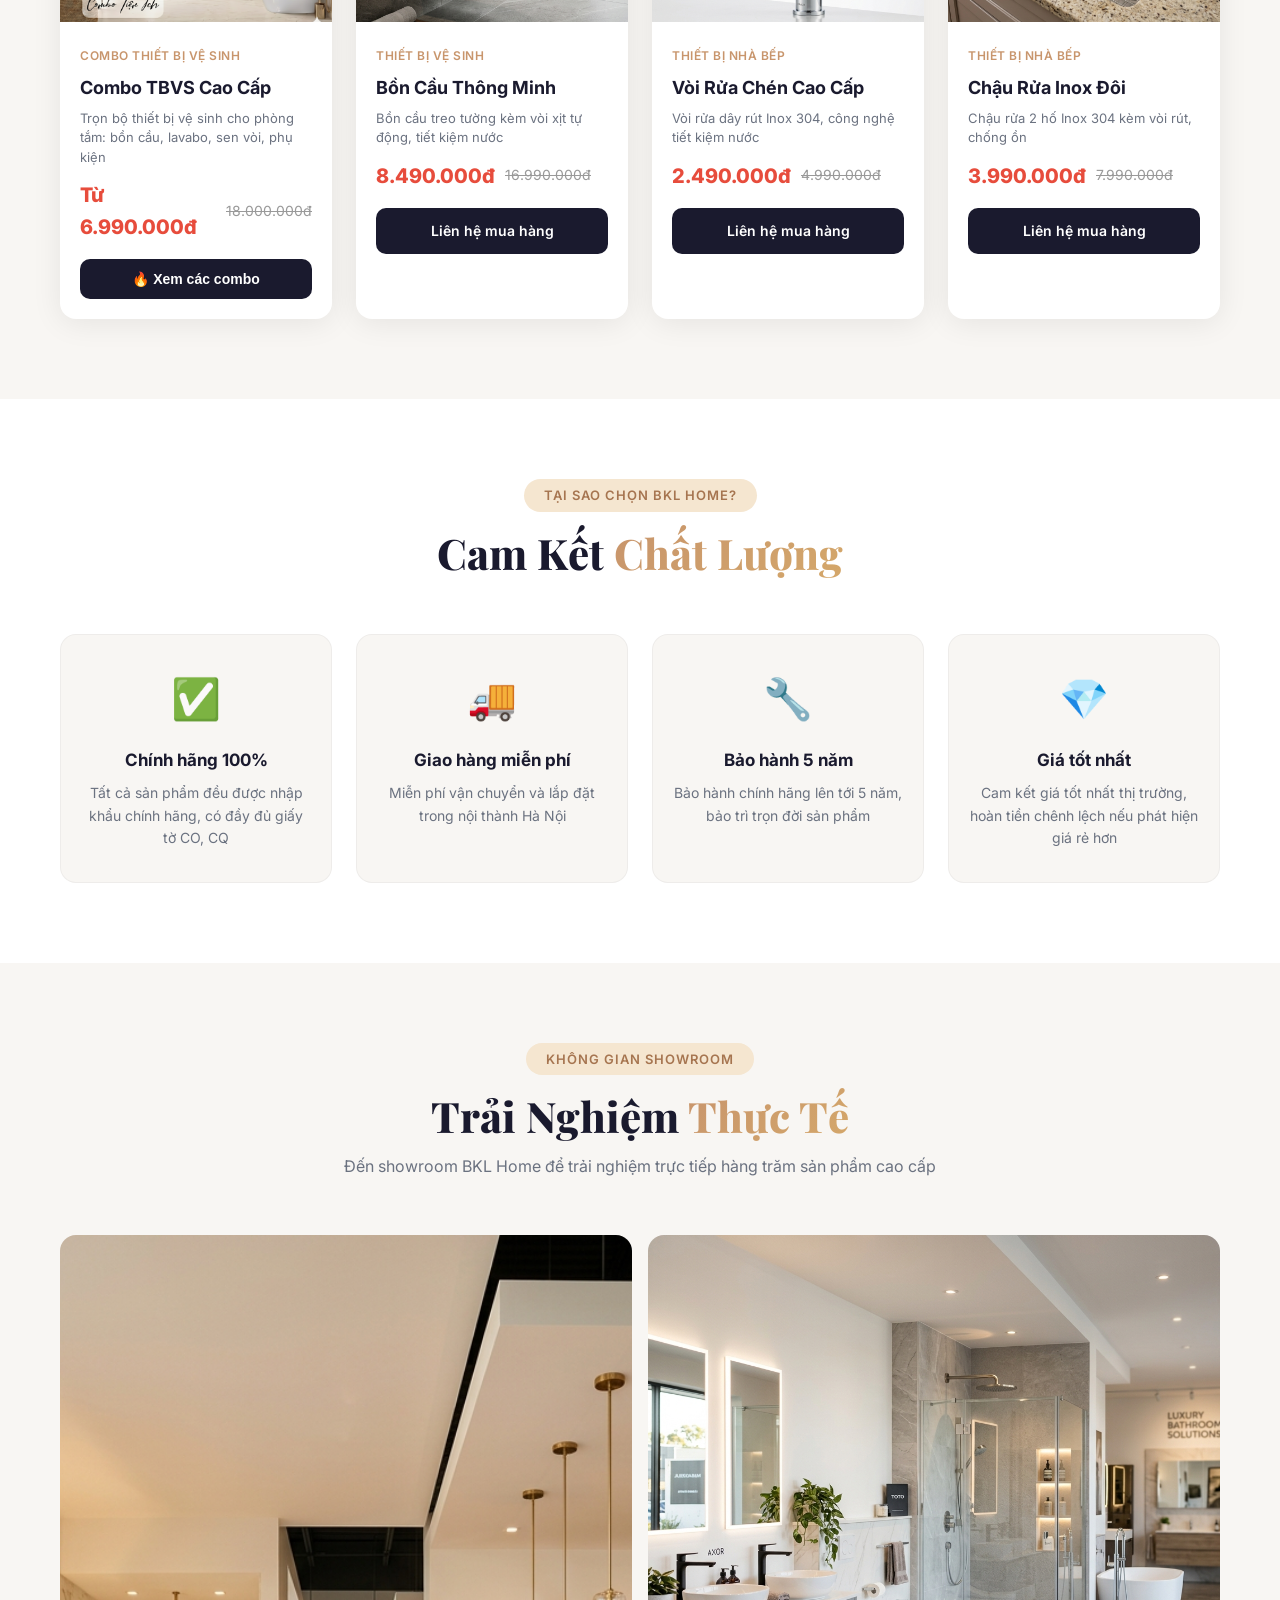
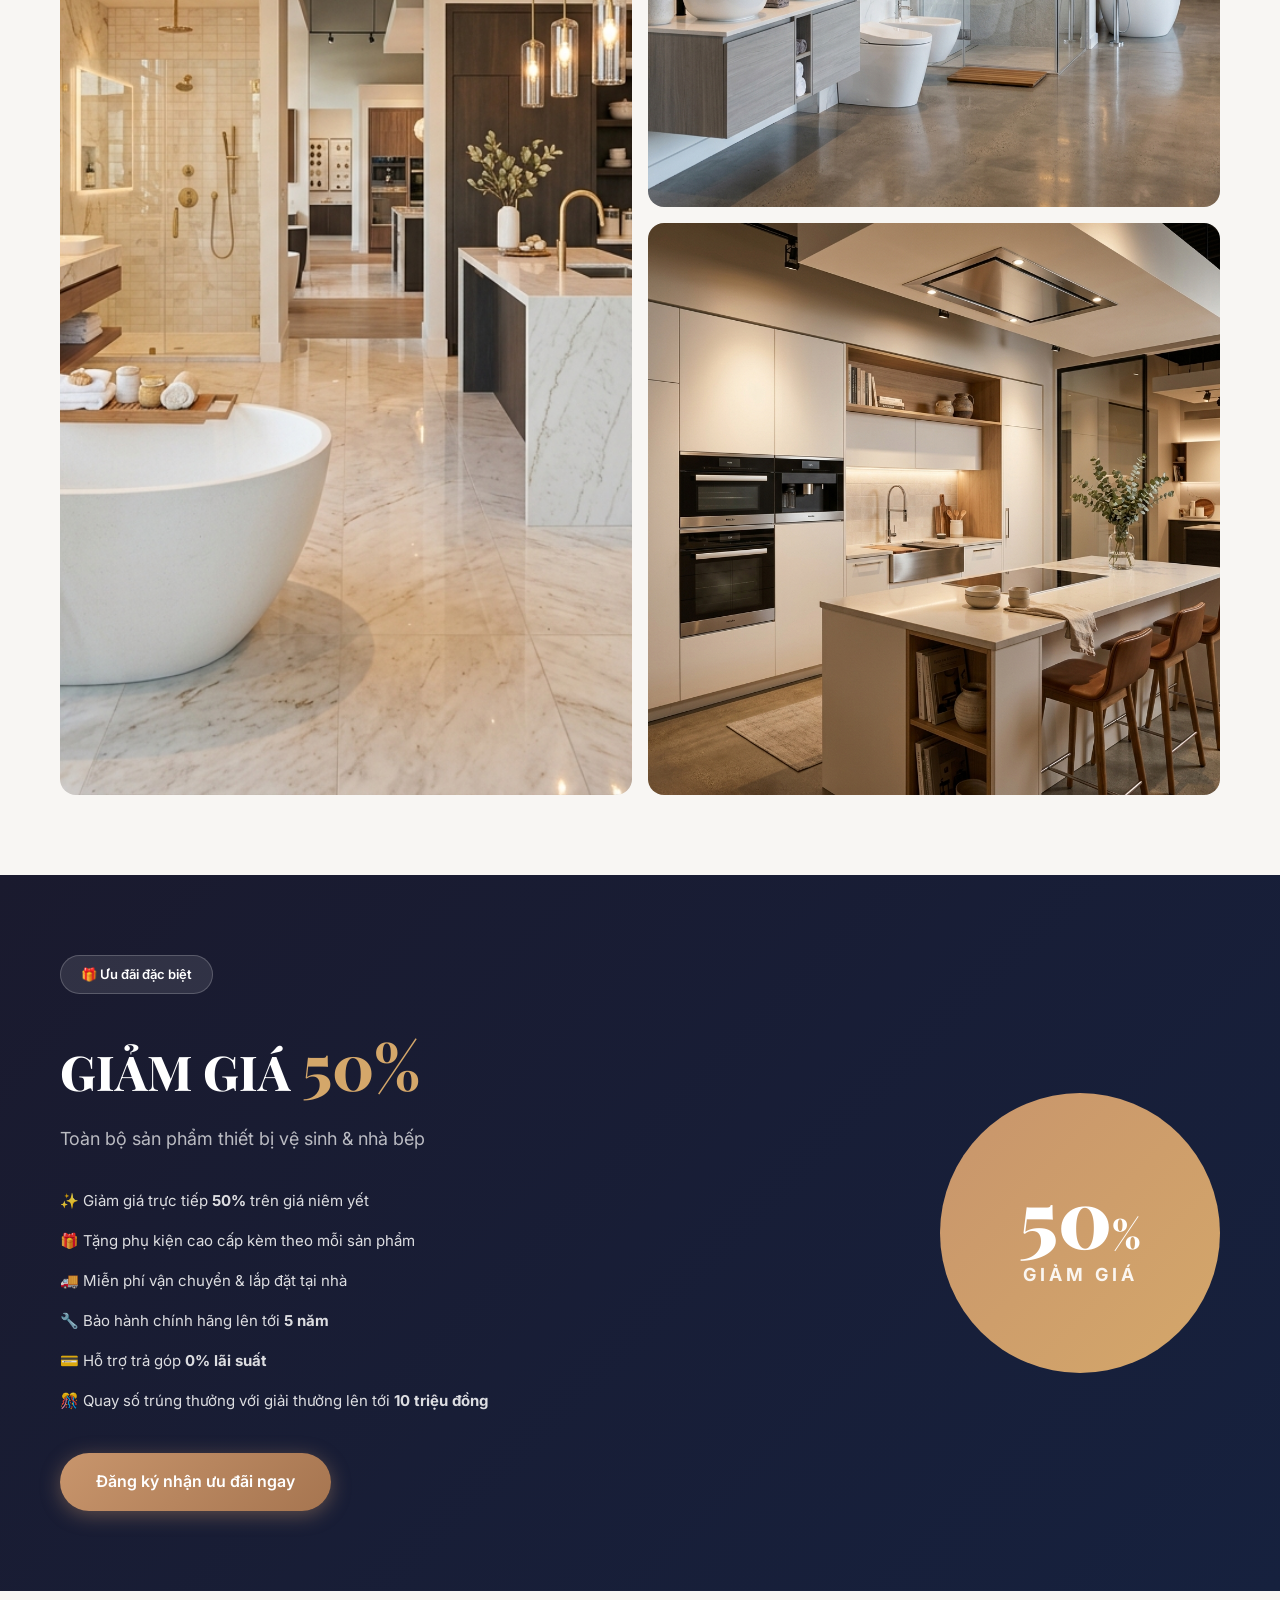
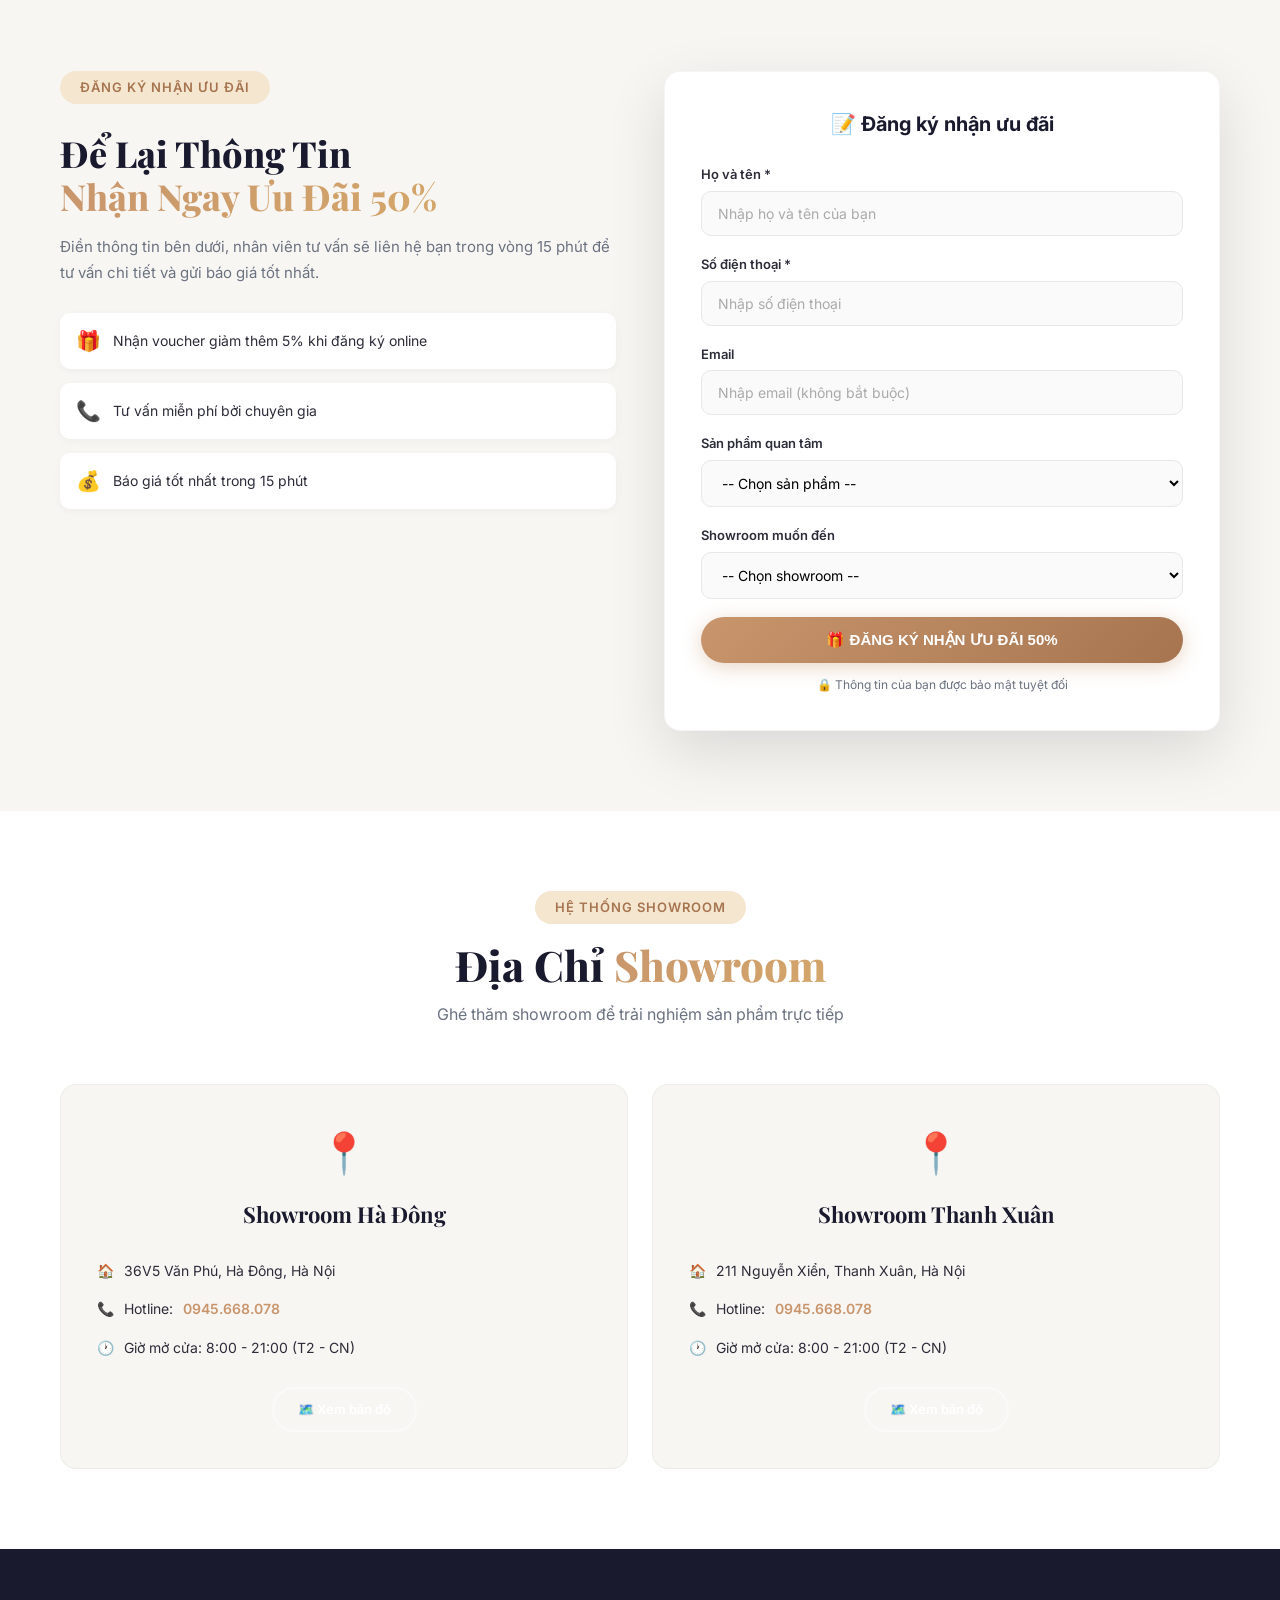
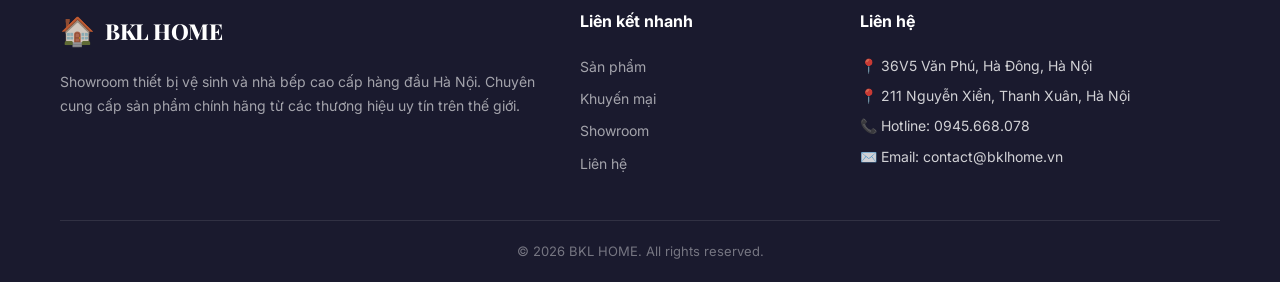
==== commit 83e9b0a5: "🔄 Auto-push: 2026-04-19 13:36 (5 files changed)" ====
--- a/index.html
+++ b/index.html
@@ -167,7 +167,7 @@
                         <h3 class="product-name">Combo TBVS Cao Cấp</h3>
                         <p class="product-desc">Trọn bộ thiết bị vệ sinh cho phòng tắm: bồn cầu, lavabo, sen vòi, phụ kiện</p>
                         <div class="product-pricing">
-                            <span class="price-current">Từ 8.990.000đ</span>
+                            <span class="price-current">Từ 6.990.000đ</span>
                             <span class="price-original">18.000.000đ</span>
                         </div>
                         <button onclick="openComboModal()" class="btn btn-product">🔥 Xem các combo</button>
@@ -512,7 +512,7 @@
                         <span class="combo-badge">Phổ biến nhất</span>
                         <h3 class="combo-name">Combo Cơ Bản</h3>
                         <div class="combo-price">
-                            <span class="combo-price-current">8.990.000đ</span>
+                            <span class="combo-price-current">6.990.000đ</span>
                             <span class="combo-price-original">18.000.000đ</span>
                         </div>
                     </div>
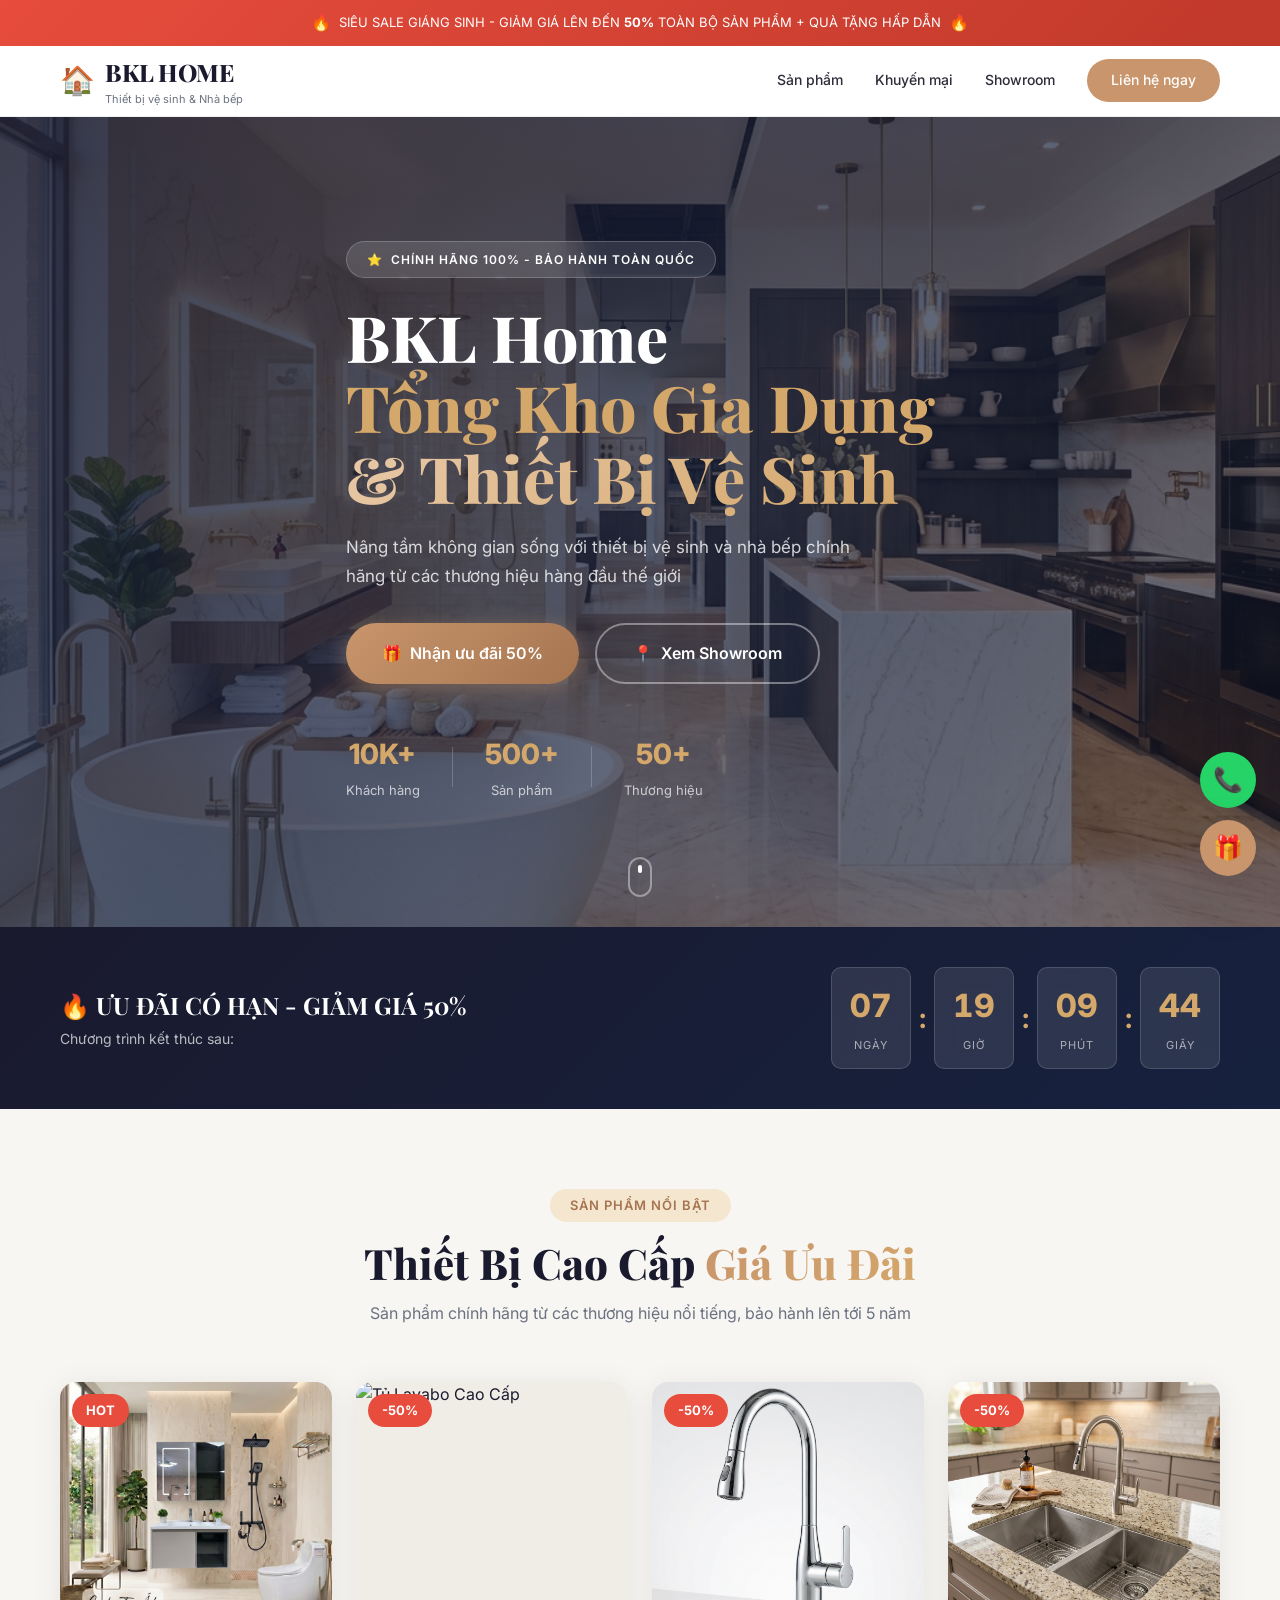
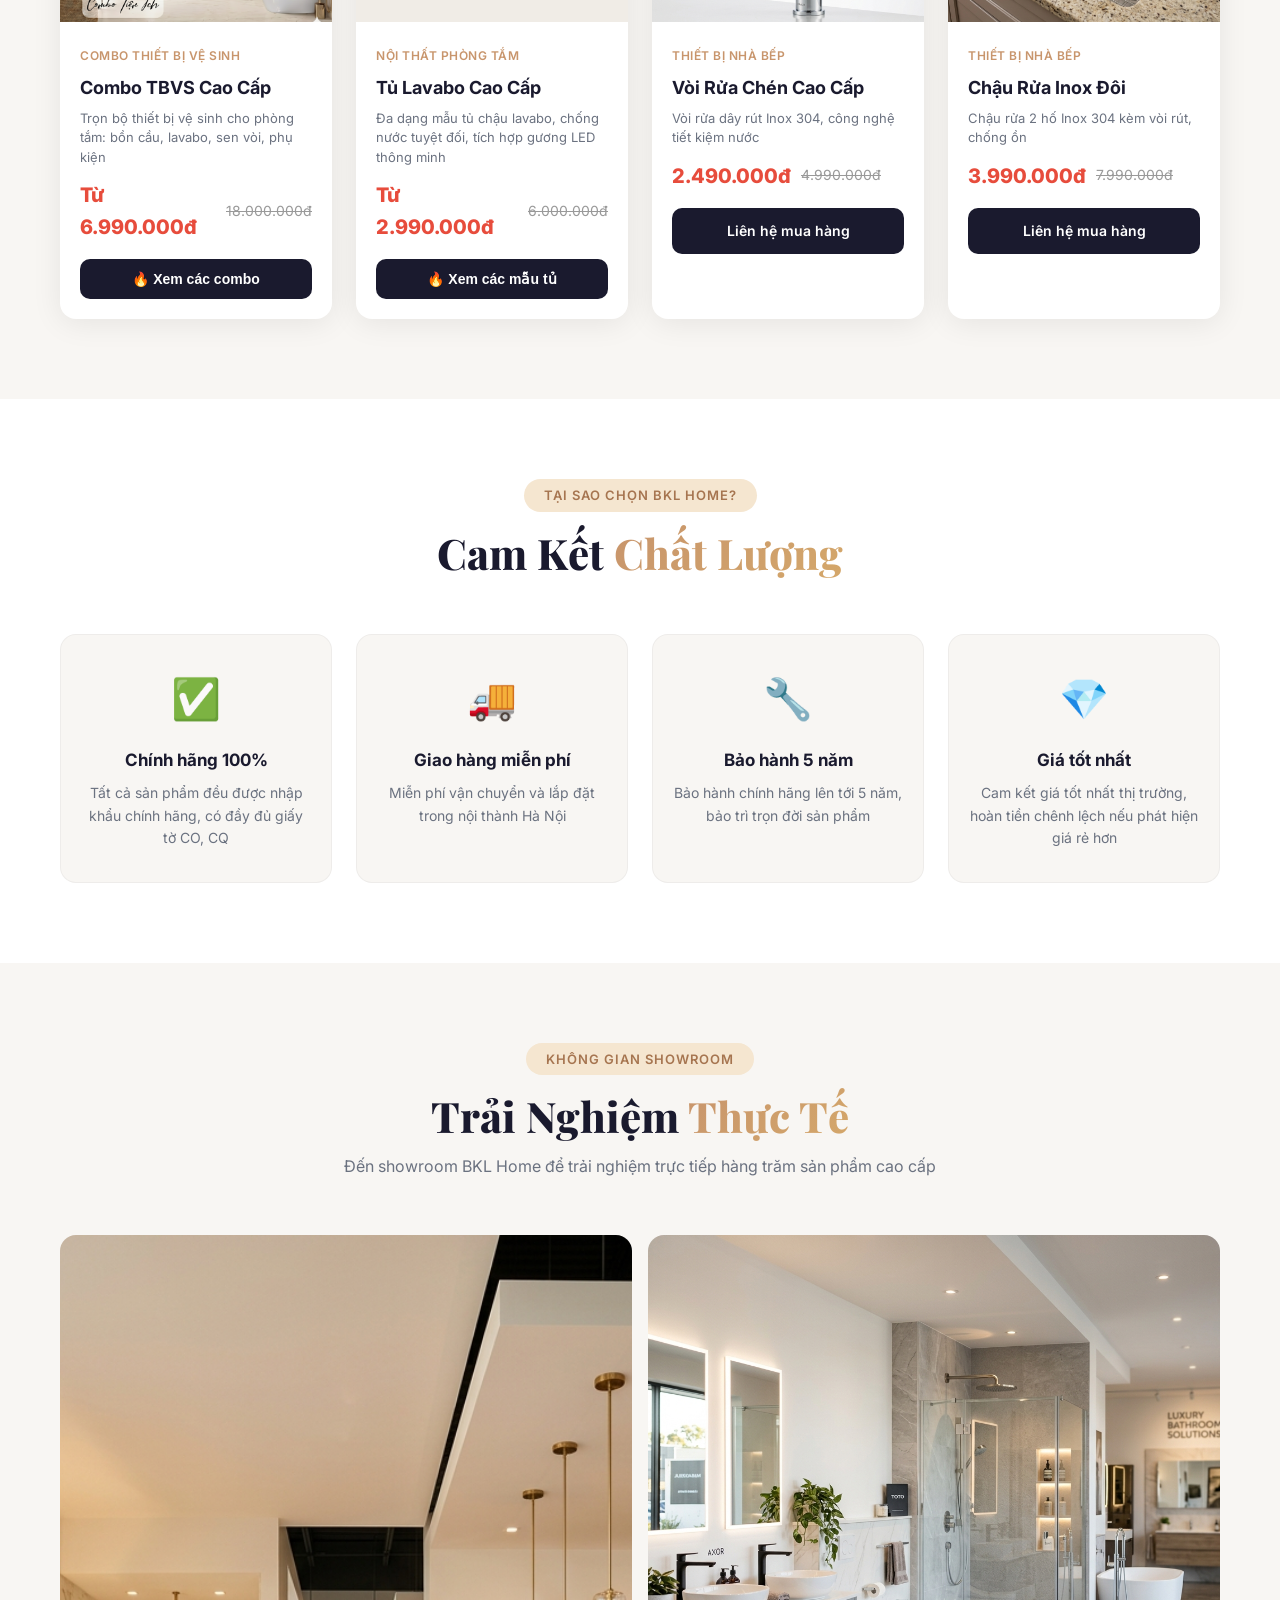
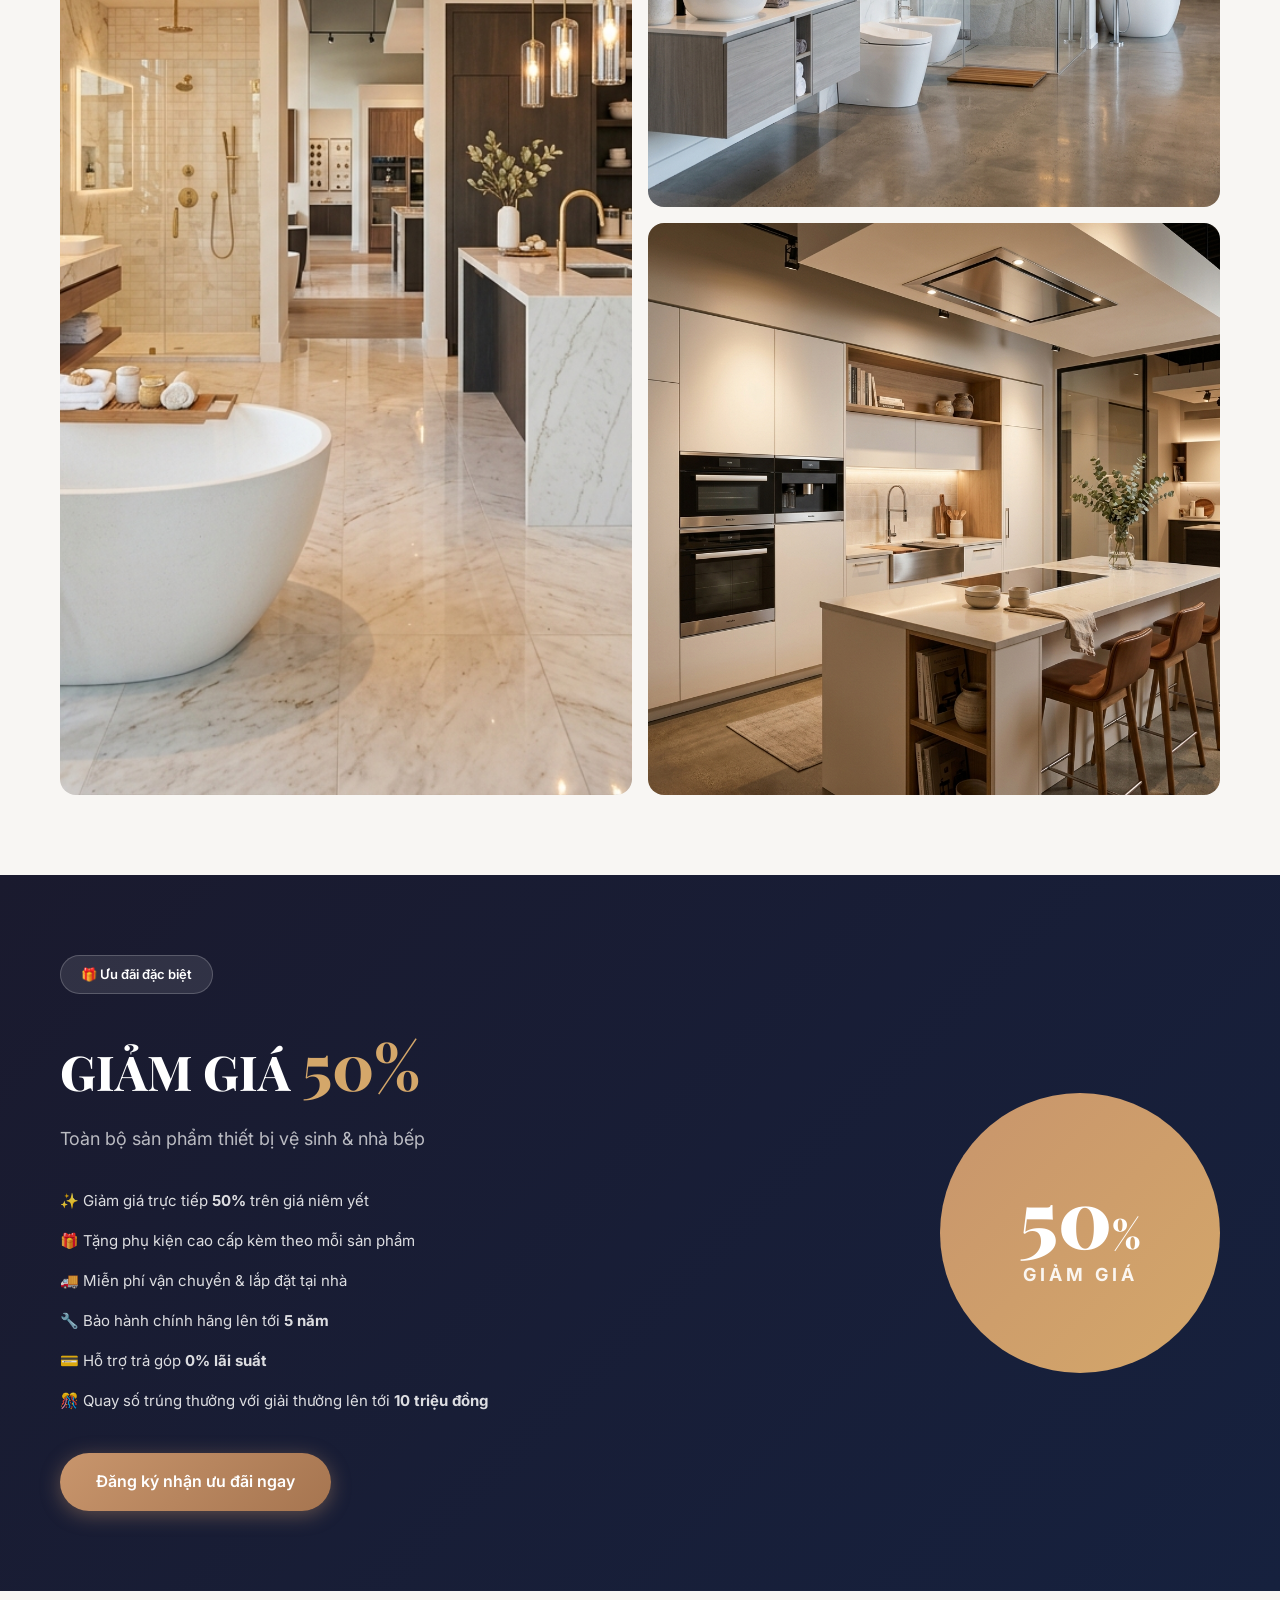
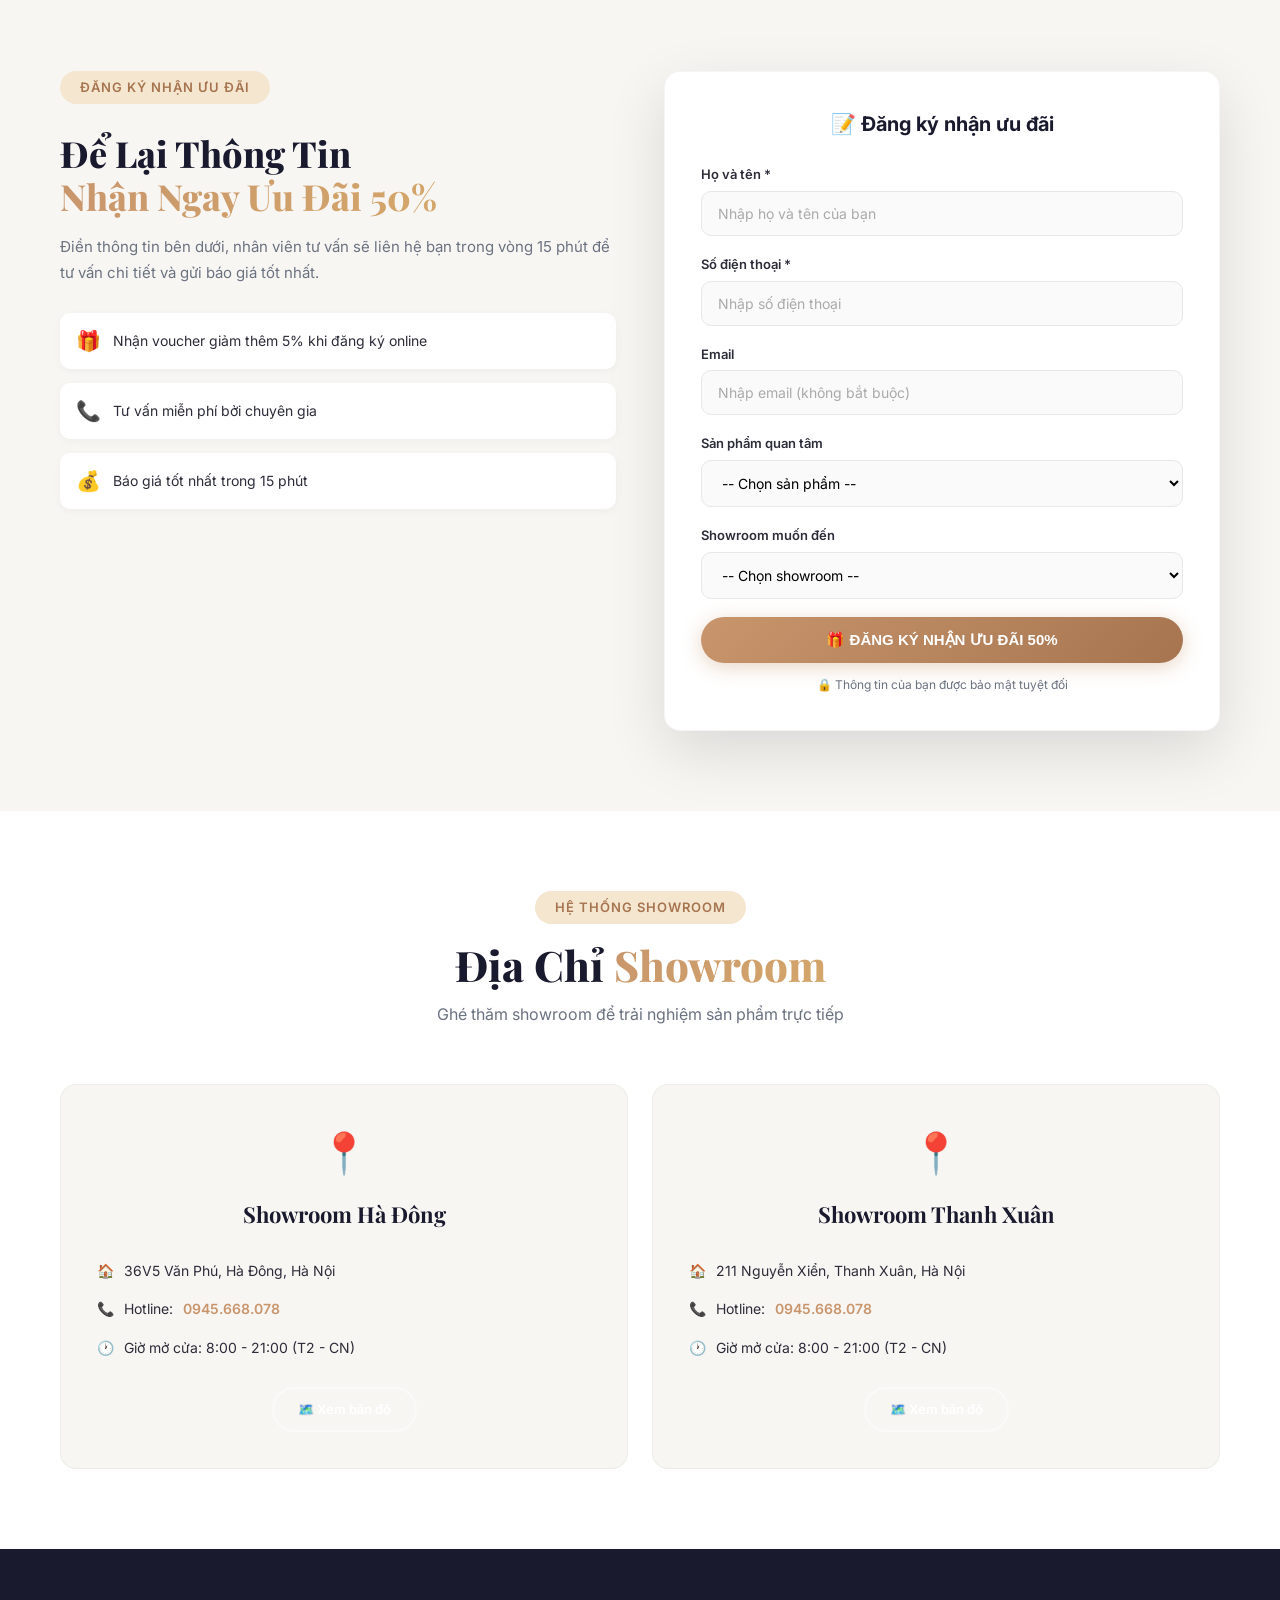
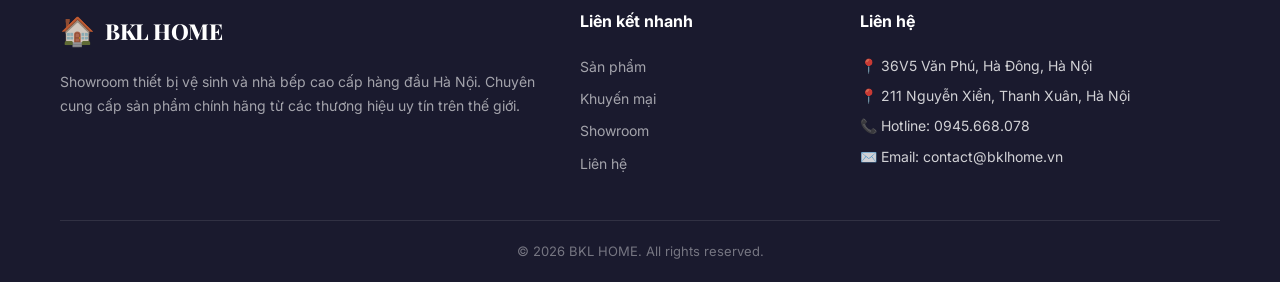
==== commit 432ec62d: "🔄 Auto-push: 2026-04-19 14:06 (4 files changed)" ====
--- a/index.html
+++ b/index.html
@@ -4,7 +4,7 @@
 <head>
     <meta charset="UTF-8">
     <meta name="viewport" content="width=device-width, initial-scale=1.0">
-    <title>BKL HOME - Thiết Bị Vệ Sinh & Nhà Bếp Cao Cấp | Giảm Giá 50%</title>
+    <title>BKL HOME - Tổng Kho Gia Dụng & Thiết Bị Vệ Sinh | Giảm Giá 50%</title>
     <meta name="description"
         content="BKL HOME - Showroom thiết bị vệ sinh và nhà bếp cao cấp. Giảm giá 50% toàn bộ sản phẩm + nhiều quà tặng hấp dẫn. 2 showroom tại Hà Nội.">
     <meta name="keywords"
@@ -35,7 +35,7 @@
         <div class="container">
             <div class="top-bar-content">
                 <span class="top-bar-icon">🔥</span>
-                <span>SIÊU SALE THÁNG 4 - GIẢM GIÁ LÊN ĐẾN <strong>50%</strong> TOÀN BỘ SẢN PHẨM + QUÀ TẶNG HẤP
+                <span id="dynamic-sale-text">SIÊU SALE THÁNG 4 - GIẢM GIÁ LÊN ĐẾN <strong>50%</strong> TOÀN BỘ SẢN PHẨM + QUÀ TẶNG HẤP
                     DẪN</span>
                 <span class="top-bar-icon">🔥</span>
             </div>
@@ -75,9 +75,9 @@
                     <span class="badge-icon">⭐</span> CHÍNH HÃNG 100% - BẢO HÀNH TOÀN QUỐC
                 </div>
                 <h1 class="hero-title animate-fade-in-up">
-                    Thiết Bị Vệ Sinh<br>
-                    <span class="hero-highlight">& Nhà Bếp</span><br>
-                    <span class="hero-accent">Cao Cấp</span>
+                    BKL Home<br>
+                    <span class="hero-highlight">Tổng Kho Gia Dụng</span><br>
+                    <span class="hero-accent">& Thiết Bị Vệ Sinh</span>
                 </h1>
                 <p class="hero-subtitle animate-fade-in-up">
                     Nâng tầm không gian sống với thiết bị vệ sinh và nhà bếp chính hãng từ các thương hiệu hàng đầu thế
@@ -177,17 +177,17 @@
                 <div class="product-card">
                     <div class="product-badge">-50%</div>
                     <div class="product-image">
-                        <img src="images/product-toilet.png" alt="Bồn cầu thông minh" loading="lazy">
+                        <img src="https://images.unsplash.com/photo-1584622650111-993a426fbf0a?auto=format&fit=crop&w=800&q=80" alt="Tủ Lavabo Cao Cấp" loading="lazy">
                     </div>
                     <div class="product-info">
-                        <span class="product-category">Thiết bị vệ sinh</span>
-                        <h3 class="product-name">Bồn Cầu Thông Minh</h3>
-                        <p class="product-desc">Bồn cầu treo tường kèm vòi xịt tự động, tiết kiệm nước</p>
+                        <span class="product-category">Nội thất phòng tắm</span>
+                        <h3 class="product-name">Tủ Lavabo Cao Cấp</h3>
+                        <p class="product-desc">Đa dạng mẫu tủ chậu lavabo, chống nước tuyệt đối, tích hợp gương LED thông minh</p>
                         <div class="product-pricing">
-                            <span class="price-current">8.490.000đ</span>
-                            <span class="price-original">16.990.000đ</span>
-                        </div>
-                        <a href="#contact" class="btn btn-product">Liên hệ mua hàng</a>
+                            <span class="price-current">Từ 2.990.000đ</span>
+                            <span class="price-original">6.000.000đ</span>
+                        </div>
+                        <button onclick="openLavaboModal()" class="btn btn-product">🔥 Xem các mẫu tủ</button>
                     </div>
                 </div>
                 <!-- Product 3 -->
@@ -491,10 +491,10 @@
     <!-- FLOATING CTA -->
     <div class="floating-cta">
         <a href="tel:0945668078" class="float-btn float-phone" aria-label="Gọi điện">
-            📞
+            📞 <span class="float-text">Gọi Tư Vấn</span>
         </a>
         <a href="#contact" class="float-btn float-form" aria-label="Đăng ký">
-            🎁
+            🎁 <span class="float-text">Nhận Ưu Đãi</span>
         </a>
     </div>
 
@@ -578,6 +578,80 @@
         </div>
     </div>
 
+    <!-- LAVABO MODAL -->
+    <div class="combo-modal-overlay" id="lavaboModal" onclick="closeLavaboModal(event)">
+        <div class="combo-modal" onclick="event.stopPropagation()">
+            <button class="combo-modal-close" onclick="closeLavaboModal()">&times;</button>
+            <h2 class="combo-modal-title">🔥 Tủ Lavabo BKL Cao Cấp</h2>
+            <p class="combo-modal-subtitle">Đa dạng mẫu mã, chất liệu chống nước tuyệt đối</p>
+            
+            <div class="combo-list" style="margin-top:20px;">
+                <!-- Mẫu 1 -->
+                <div class="combo-item">
+                    <img src="https://images.unsplash.com/photo-1584622650111-993a426fbf0a?auto=format&fit=crop&w=800&q=80" style="width:100%; border-radius:8px; margin-bottom:15px; height: 180px; object-fit: cover;" alt="Lavabo Hiện Đại">
+                    <div class="combo-header">
+                        <span class="combo-badge">Chống nước 100%</span>
+                        <h3 class="combo-name">Lavabo Hiện Đại PVC</h3>
+                        <div class="combo-price">
+                            <span class="combo-price-current">2.990.000đ</span>
+                            <span class="combo-price-original">6.000.000đ</span>
+                        </div>
+                    </div>
+                    <ul class="combo-details">
+                        <li>✅ Tủ dưới chất liệu nhựa PVC đặc</li>
+                        <li>✅ Chậu sứ Nano trắng sáng</li>
+                        <li>✅ Gương phôi Bỉ siêu trong</li>
+                        <li>✅ Chống cong vênh, mối mọt</li>
+                        <li>🎁 <strong>Tặng xi phông xả chữ P</strong></li>
+                    </ul>
+                    <a href="#contact" class="btn btn-product combo-btn" onclick="closeLavaboModal()">Liên hệ tư vấn</a>
+                </div>
+
+                <!-- Mẫu 2 -->
+                <div class="combo-item combo-featured">
+                    <img src="https://images.unsplash.com/photo-1620626011761-996317b8d101?auto=format&fit=crop&w=800&q=80" style="width:100%; border-radius:8px; margin-bottom:15px; height: 180px; object-fit: cover;" alt="Lavabo Tân Cổ Điển">
+                    <div class="combo-header">
+                        <span class="combo-badge combo-badge-hot">🔥 Bán chạy</span>
+                        <h3 class="combo-name">Lavabo Gỗ Sồi Nga</h3>
+                        <div class="combo-price">
+                            <span class="combo-price-current">4.890.000đ</span>
+                            <span class="combo-price-original">9.500.000đ</span>
+                        </div>
+                    </div>
+                    <ul class="combo-details">
+                        <li>✅ Tủ dưới gỗ Sồi tự nhiên phủ Melamine</li>
+                        <li>✅ Mặt đá Ceramic chống xước</li>
+                        <li>✅ Gương LED cảm ứng viền mạ vàng</li>
+                        <li>✅ Bản lề giảm chấn Inox 304</li>
+                        <li>🎁 <strong>Tặng Vòi Lavabo Nóng Lạnh</strong></li>
+                    </ul>
+                    <a href="#contact" class="btn btn-product combo-btn" onclick="closeLavaboModal()">Liên hệ tư vấn</a>
+                </div>
+
+                <!-- Mẫu 3 -->
+                <div class="combo-item">
+                    <img src="https://images.unsplash.com/photo-1595515106969-1ce29566ff1c?auto=format&fit=crop&w=800&q=80" style="width:100%; border-radius:8px; margin-bottom:15px; height: 180px; object-fit: cover;" alt="Lavabo Nhôm Chống Xước">
+                    <div class="combo-header">
+                        <span class="combo-badge combo-badge-vip">💎 Cao cấp</span>
+                        <h3 class="combo-name">Lavabo Hợp Kim Nhôm</h3>
+                        <div class="combo-price">
+                            <span class="combo-price-current">5.490.000đ</span>
+                            <span class="combo-price-original">12.000.000đ</span>
+                        </div>
+                    </div>
+                    <ul class="combo-details">
+                        <li>✅ Tủ hợp kim nhôm Carbon siêu bền</li>
+                        <li>✅ Mặt đá thạch anh vân mây</li>
+                        <li>✅ Tủ gương LED cao cấp chứa đồ</li>
+                        <li>✅ Chống xước, chống cháy tuyệt đối</li>
+                        <li>🎁 <strong>Tặng bộ xả + Vòi đồng thau</strong></li>
+                    </ul>
+                    <a href="#contact" class="btn btn-product combo-btn" onclick="closeLavaboModal()">Liên hệ tư vấn</a>
+                </div>
+            </div>
+        </div>
+    </div>
+
     <script src="script.js"></script>
 </body>
 
--- a/style.css
+++ b/style.css
@@ -195,8 +195,9 @@
 
 /* ===== FLOATING CTA ===== */
 .floating-cta { position: fixed; bottom: 24px; right: 24px; display: flex; flex-direction: column; gap: 12px; z-index: 999; }
-.float-btn { width: 56px; height: 56px; border-radius: 50%; display: flex; align-items: center; justify-content: center; font-size: 24px; box-shadow: var(--shadow-lg); transition: var(--transition); }
-.float-btn:hover { transform: scale(1.1); }
+.float-btn { width: 56px; height: 56px; border-radius: 50%; display: flex; align-items: center; justify-content: center; font-size: 24px; box-shadow: var(--shadow-lg); transition: var(--transition); text-decoration: none; }
+.float-text { display: none; }
+.float-btn:hover { transform: scale(1.1); text-decoration: none; }
 .float-phone { background: #25d366; color: white; }
 .float-form { background: var(--primary); color: white; animation: float 2s ease-in-out infinite; }
 
@@ -214,6 +215,15 @@
   .promo-list { text-align: left; }
 }
 @media (max-width: 768px) {
+  body { padding-bottom: 60px; }
+  section { padding: 40px 0; }
+  
+  .floating-cta { flex-direction: row; bottom: 0; left: 0; right: 0; padding: 0; box-shadow: 0 -4px 10px rgba(0,0,0,0.1); background: white; z-index: 10000; gap: 0; }
+  .float-btn { flex: 1; width: auto; border-radius: 0; height: 60px; font-size: 20px; font-weight: bold; gap: 8px; box-shadow: none; }
+  .float-btn:hover { transform: none; }
+  .float-text { display: inline-block; font-size: 16px; }
+  .float-form { animation: none; }
+
   .nav { display: none; position: fixed; top: 70px; left: 0; right: 0; background: white; flex-direction: column; padding: 20px; gap: 0; box-shadow: var(--shadow-lg); border-top: 1px solid #eee; }
   .nav.active { display: flex; }
   .nav-link { padding: 14px 0; border-bottom: 1px solid #f0f0f0; width: 100%; }
@@ -273,3 +283,10 @@
   .combo-modal { padding: 24px 16px; }
   .combo-modal-title { font-size: 24px; }
 }
+@media (max-width: 768px) {
+  .combo-modal-overlay { align-items: flex-end; padding: 0; }
+  .combo-modal { border-radius: 20px 20px 0 0; max-height: 85vh; padding: 30px 20px; margin-bottom: 0; }
+  .combo-list { gap: 16px; }
+  .combo-item { padding: 20px 16px; }
+  .combo-modal-close { top: 15px; right: 15px; background: #f4f4f4; width: 36px; height: 36px; font-size: 24px; }
+}
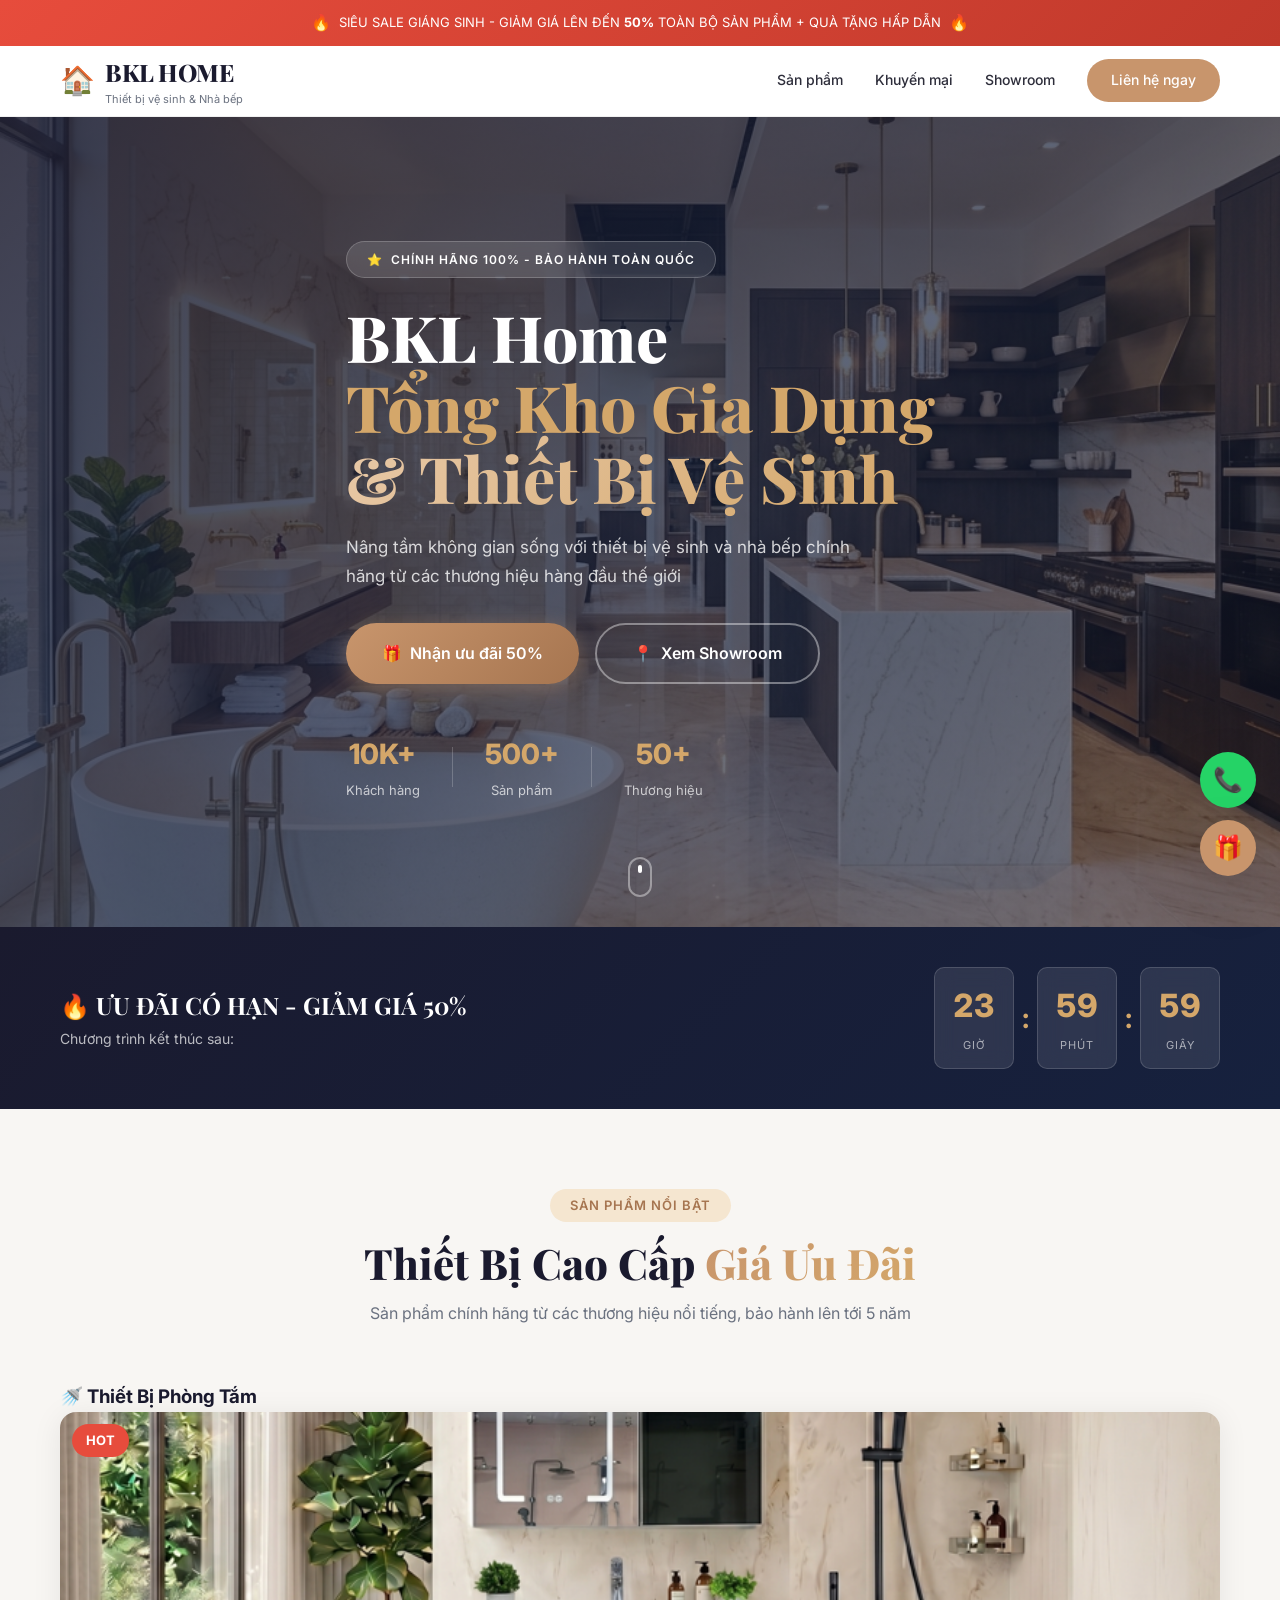
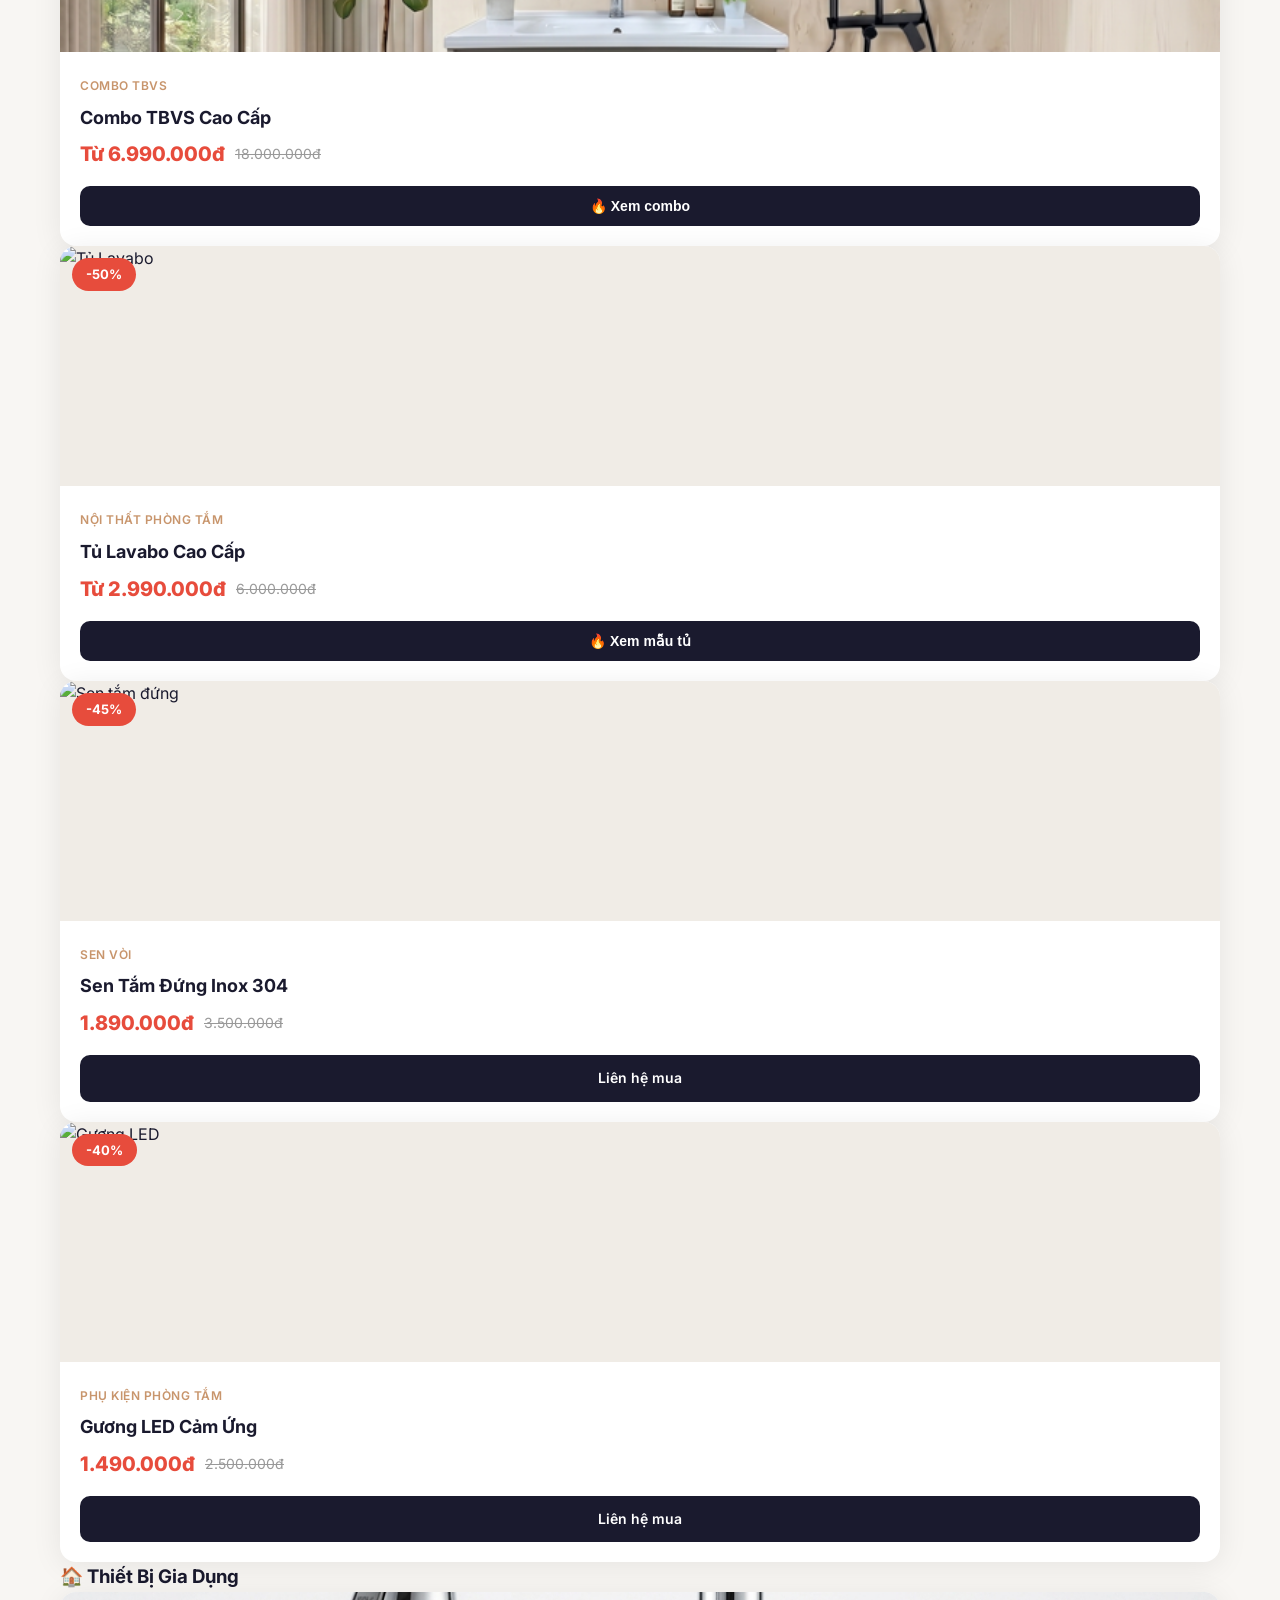
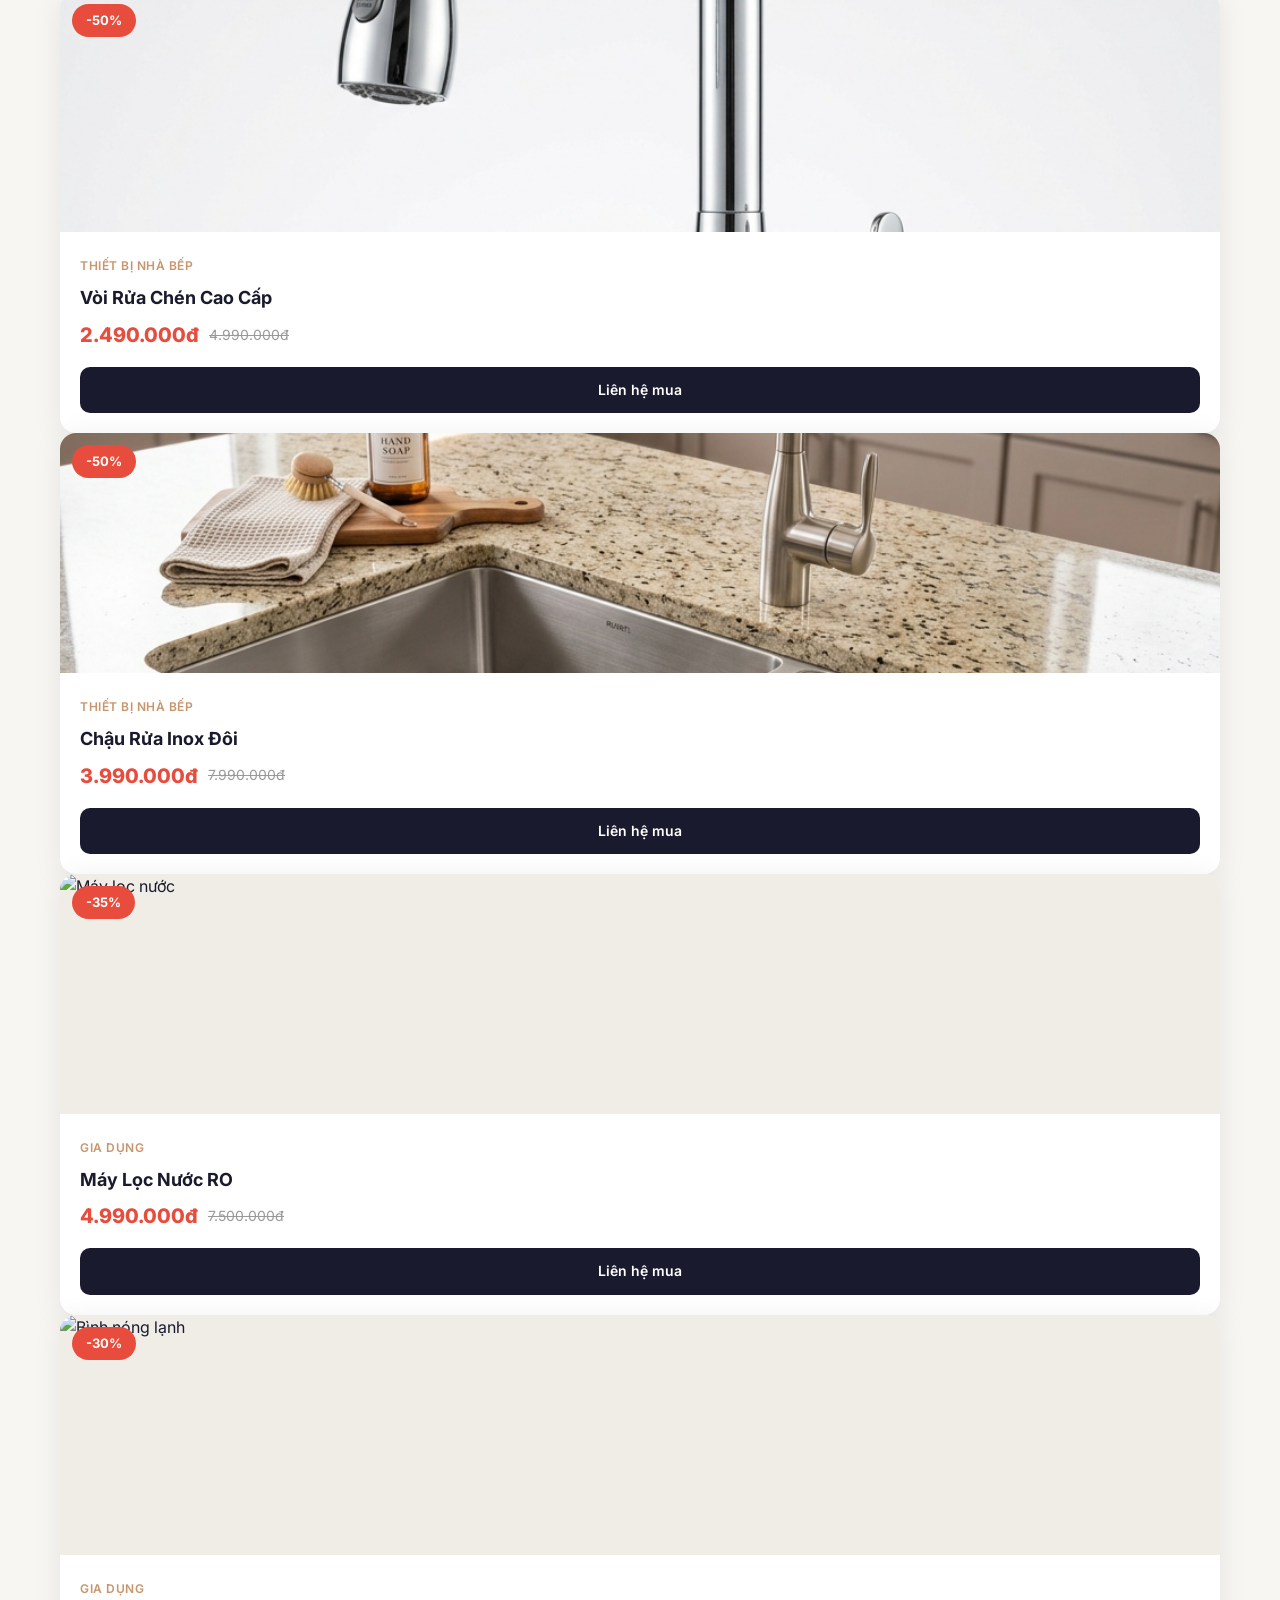
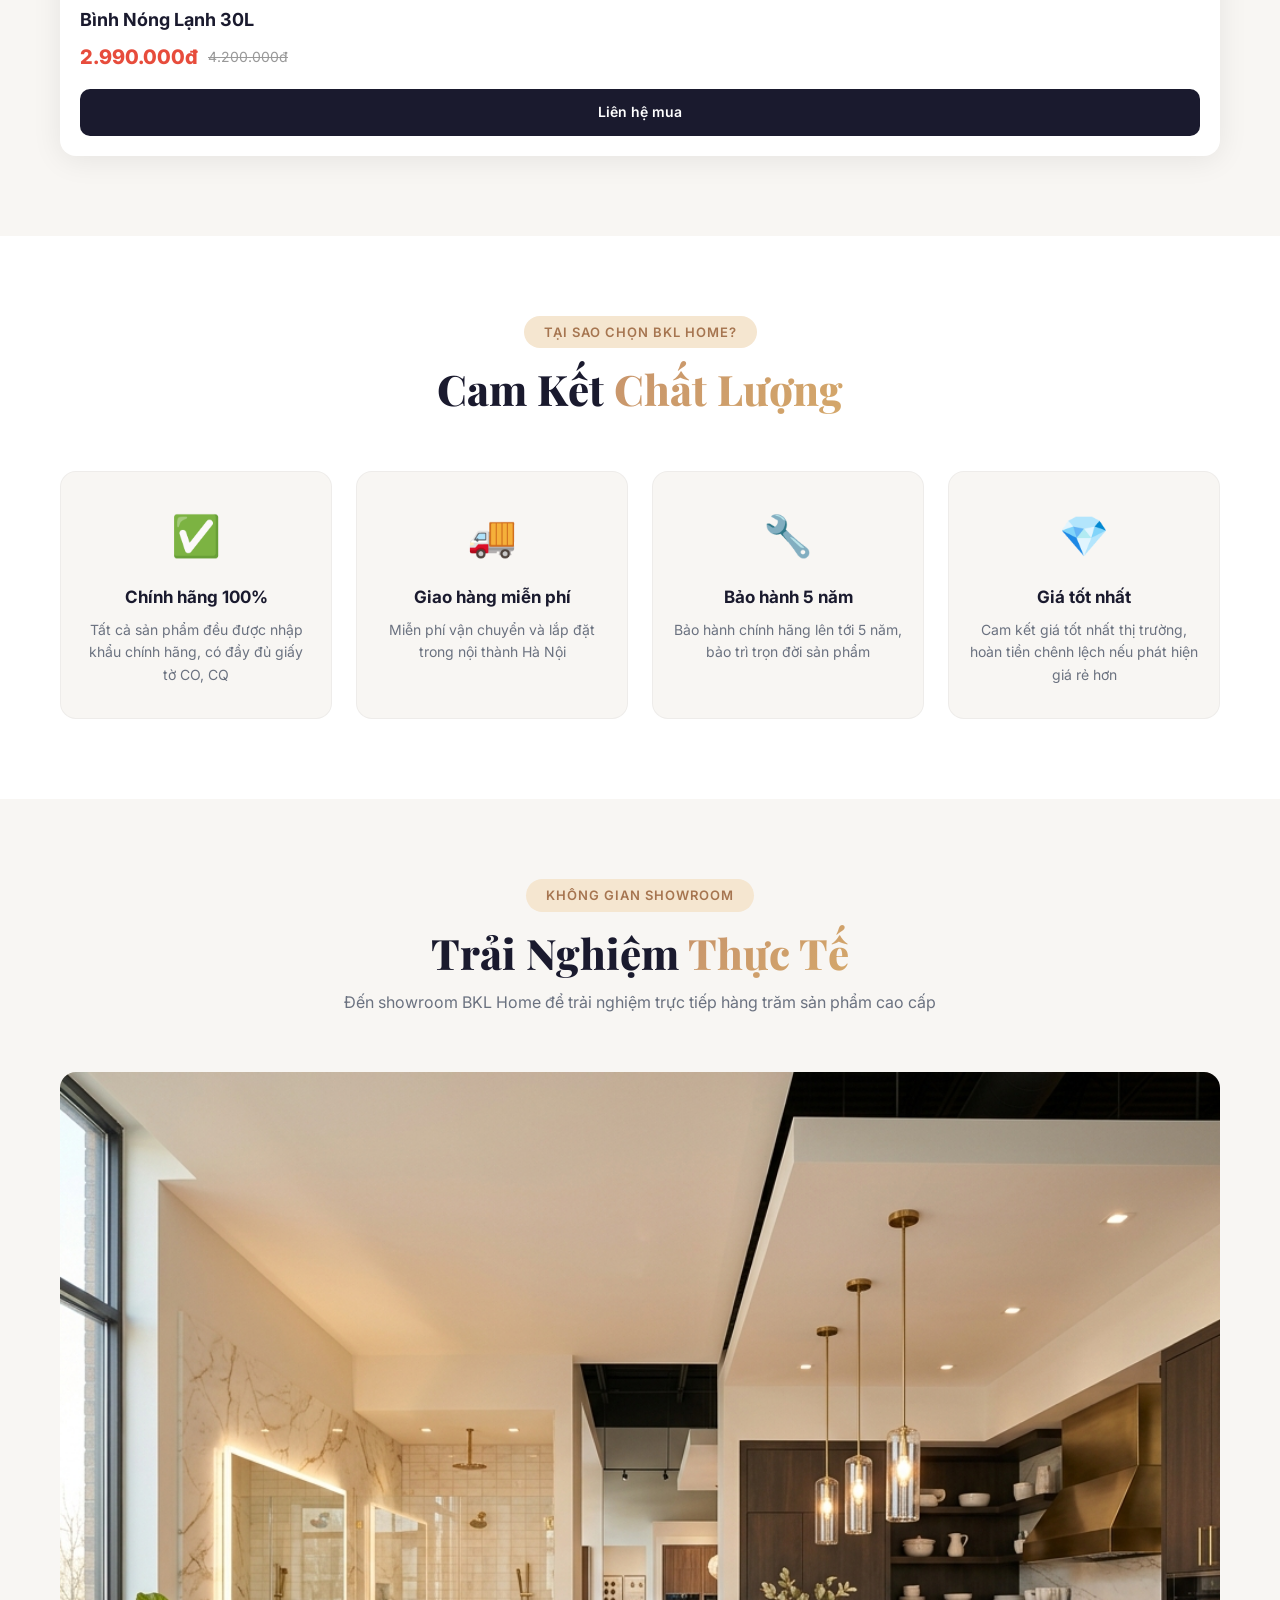
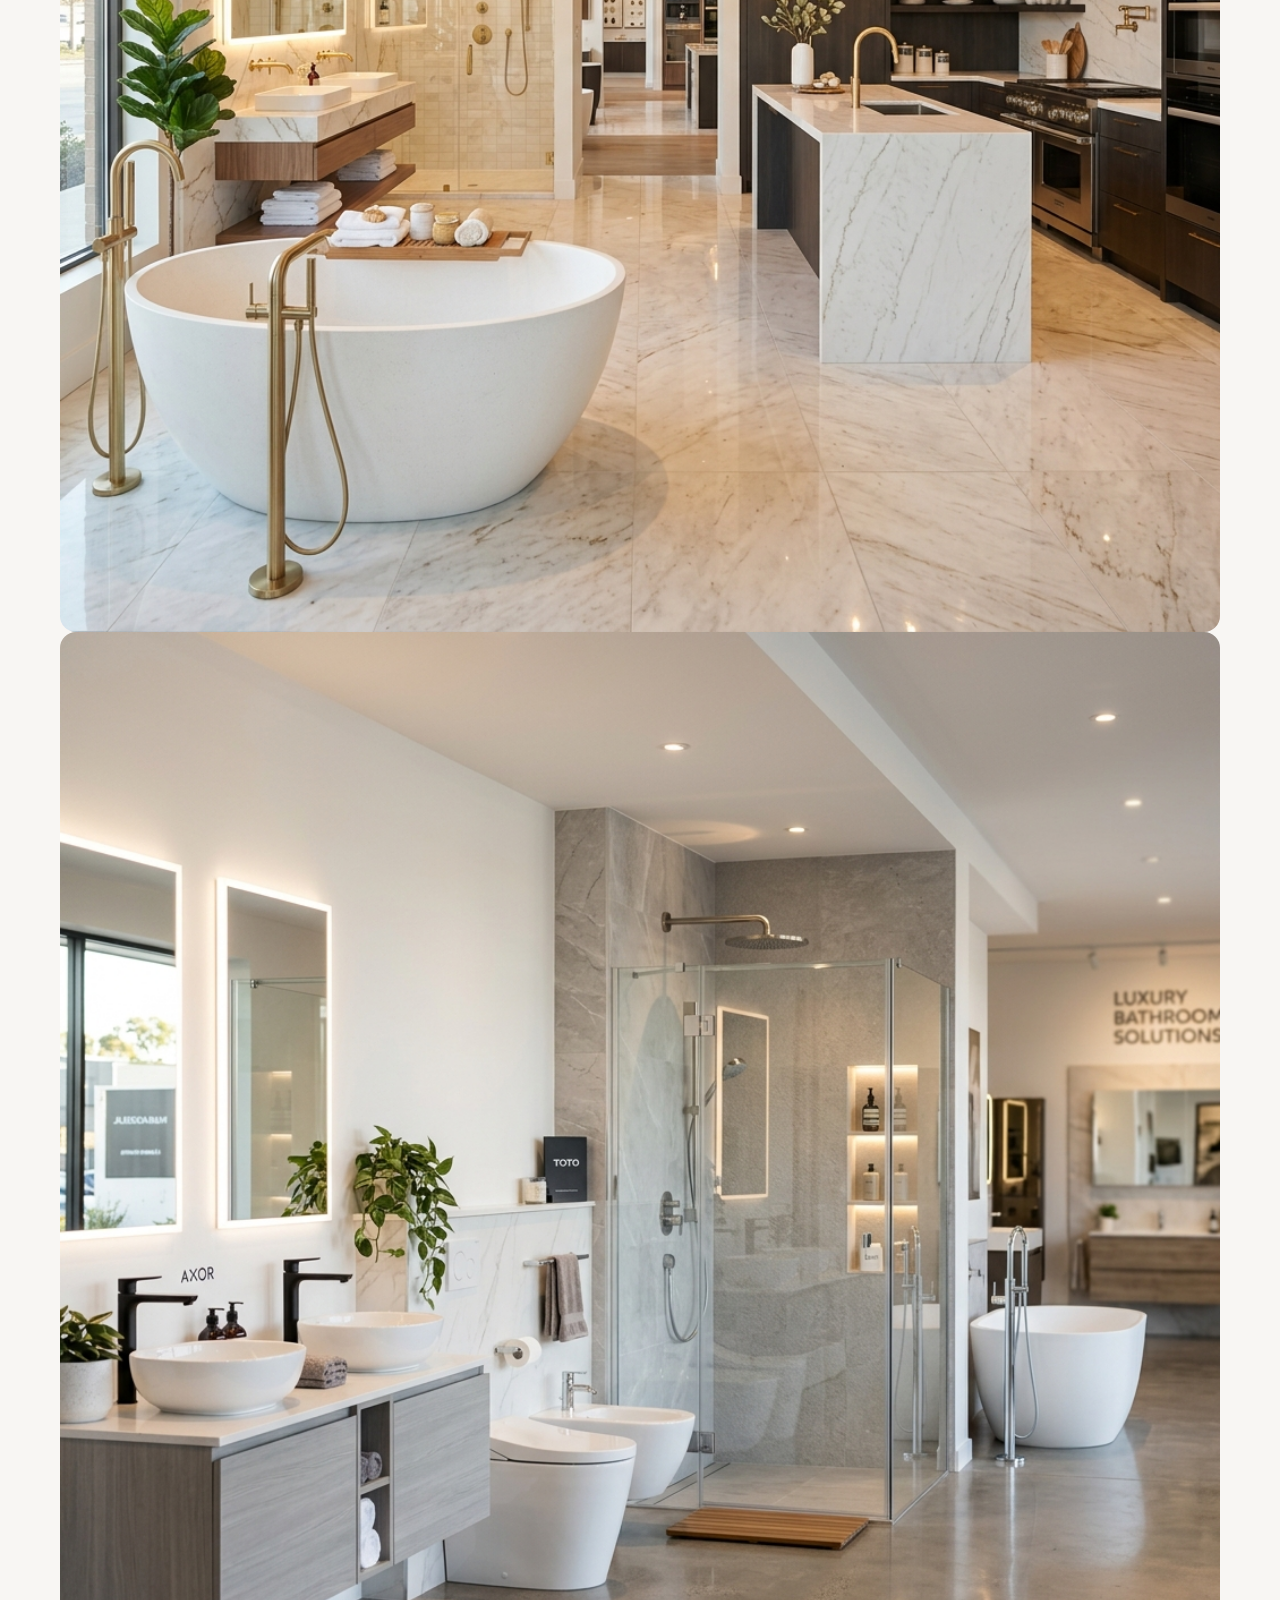
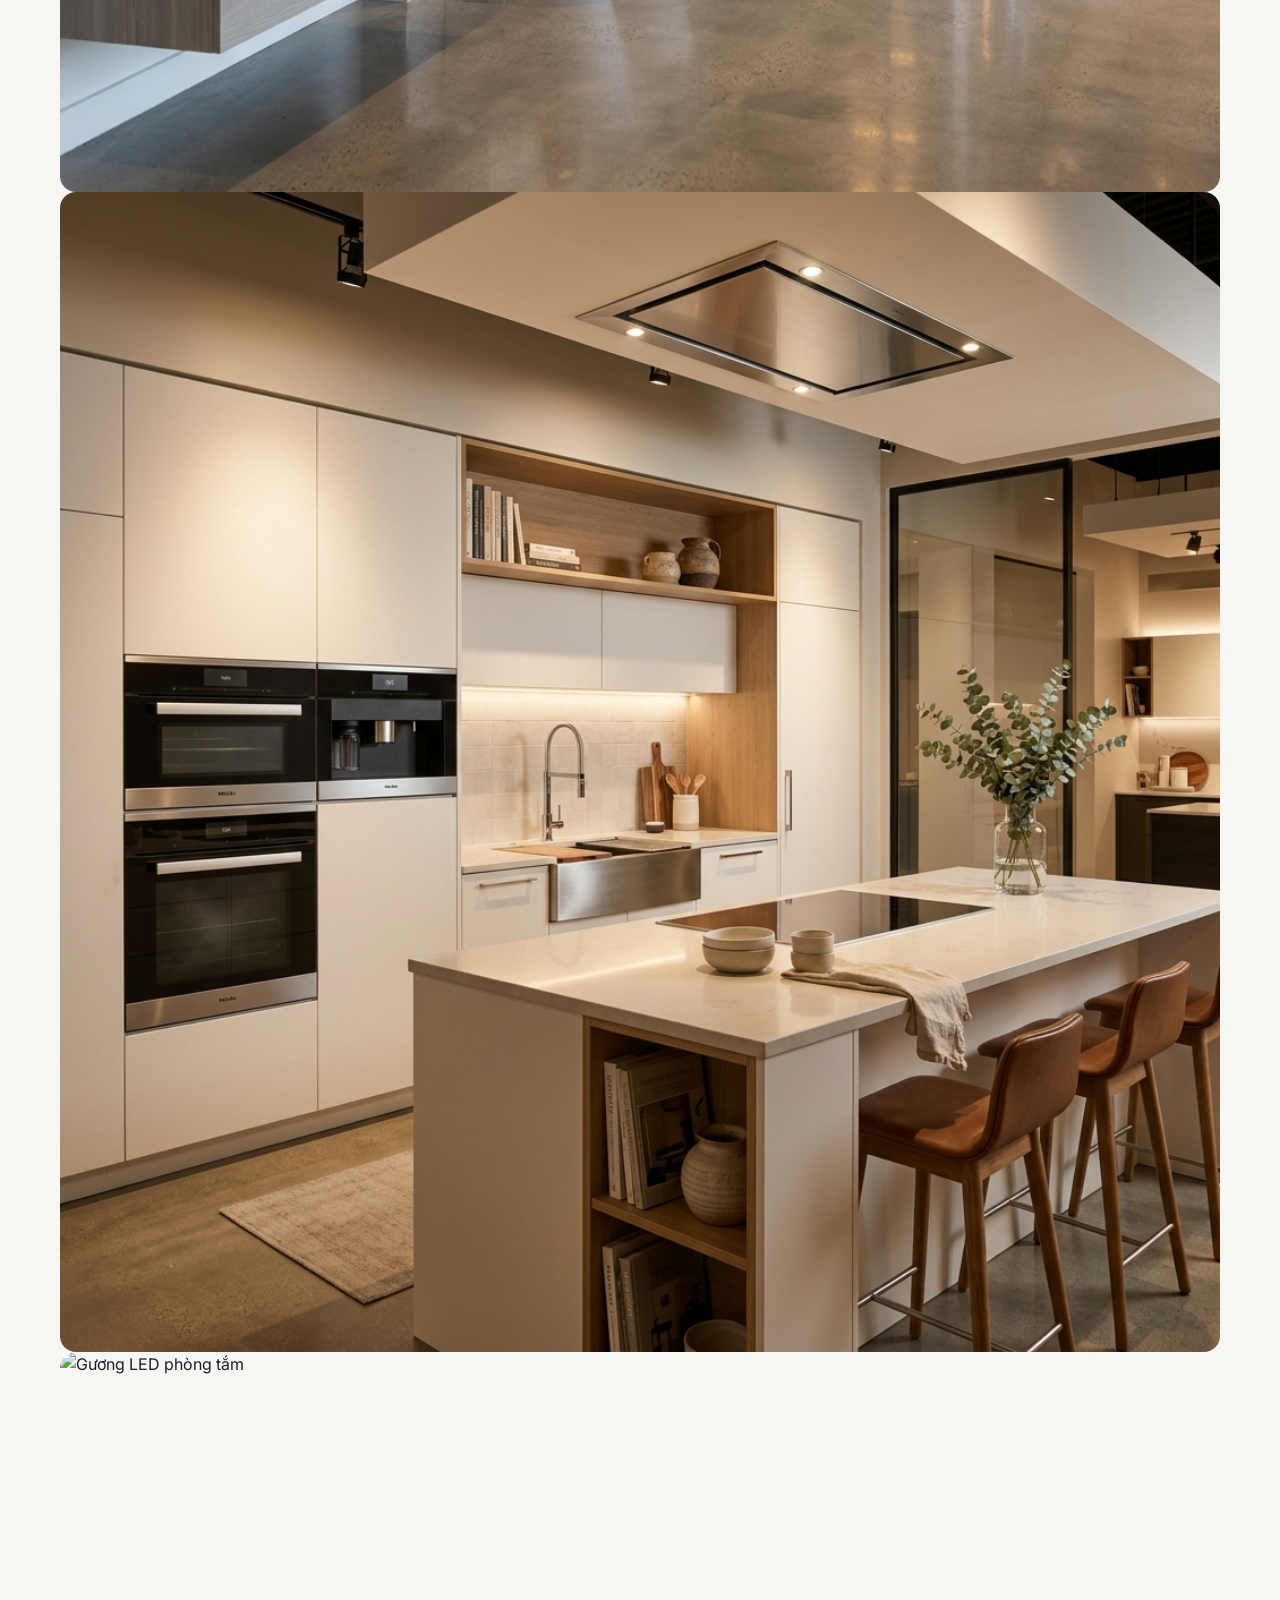
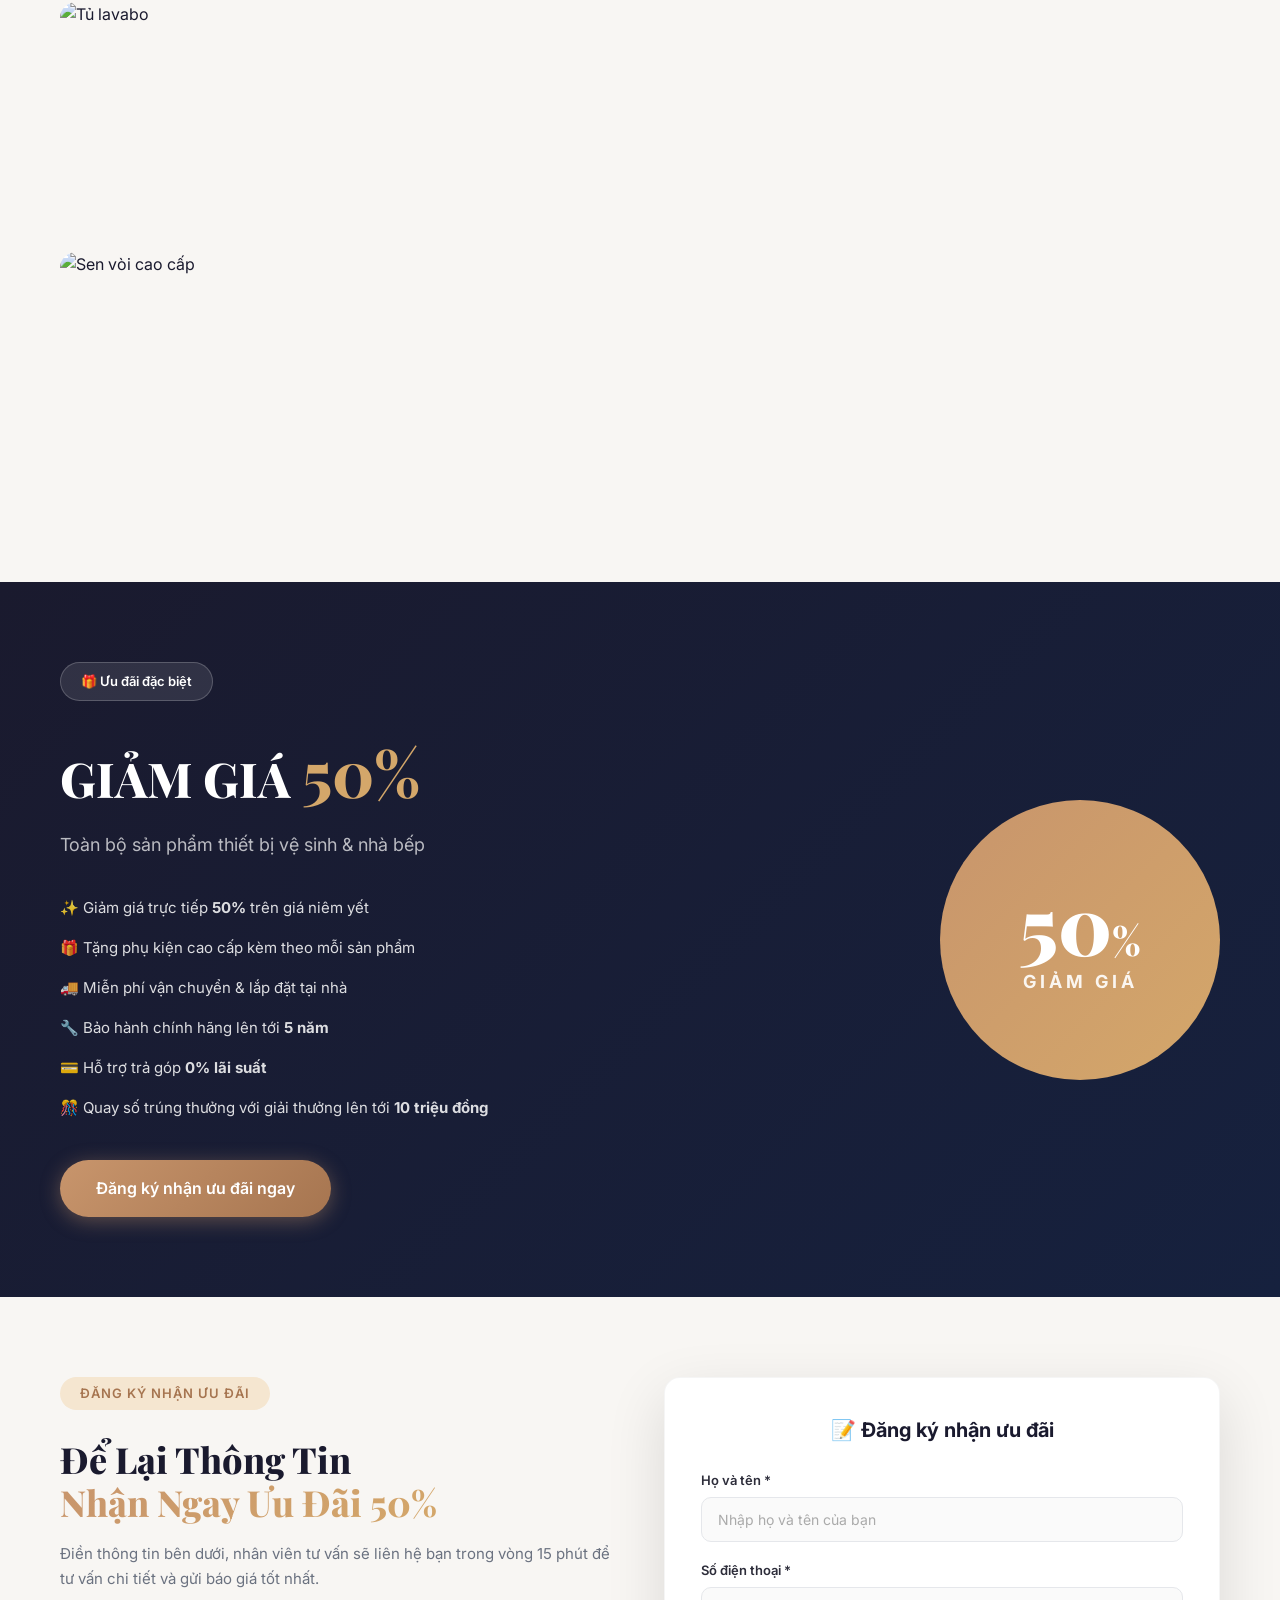
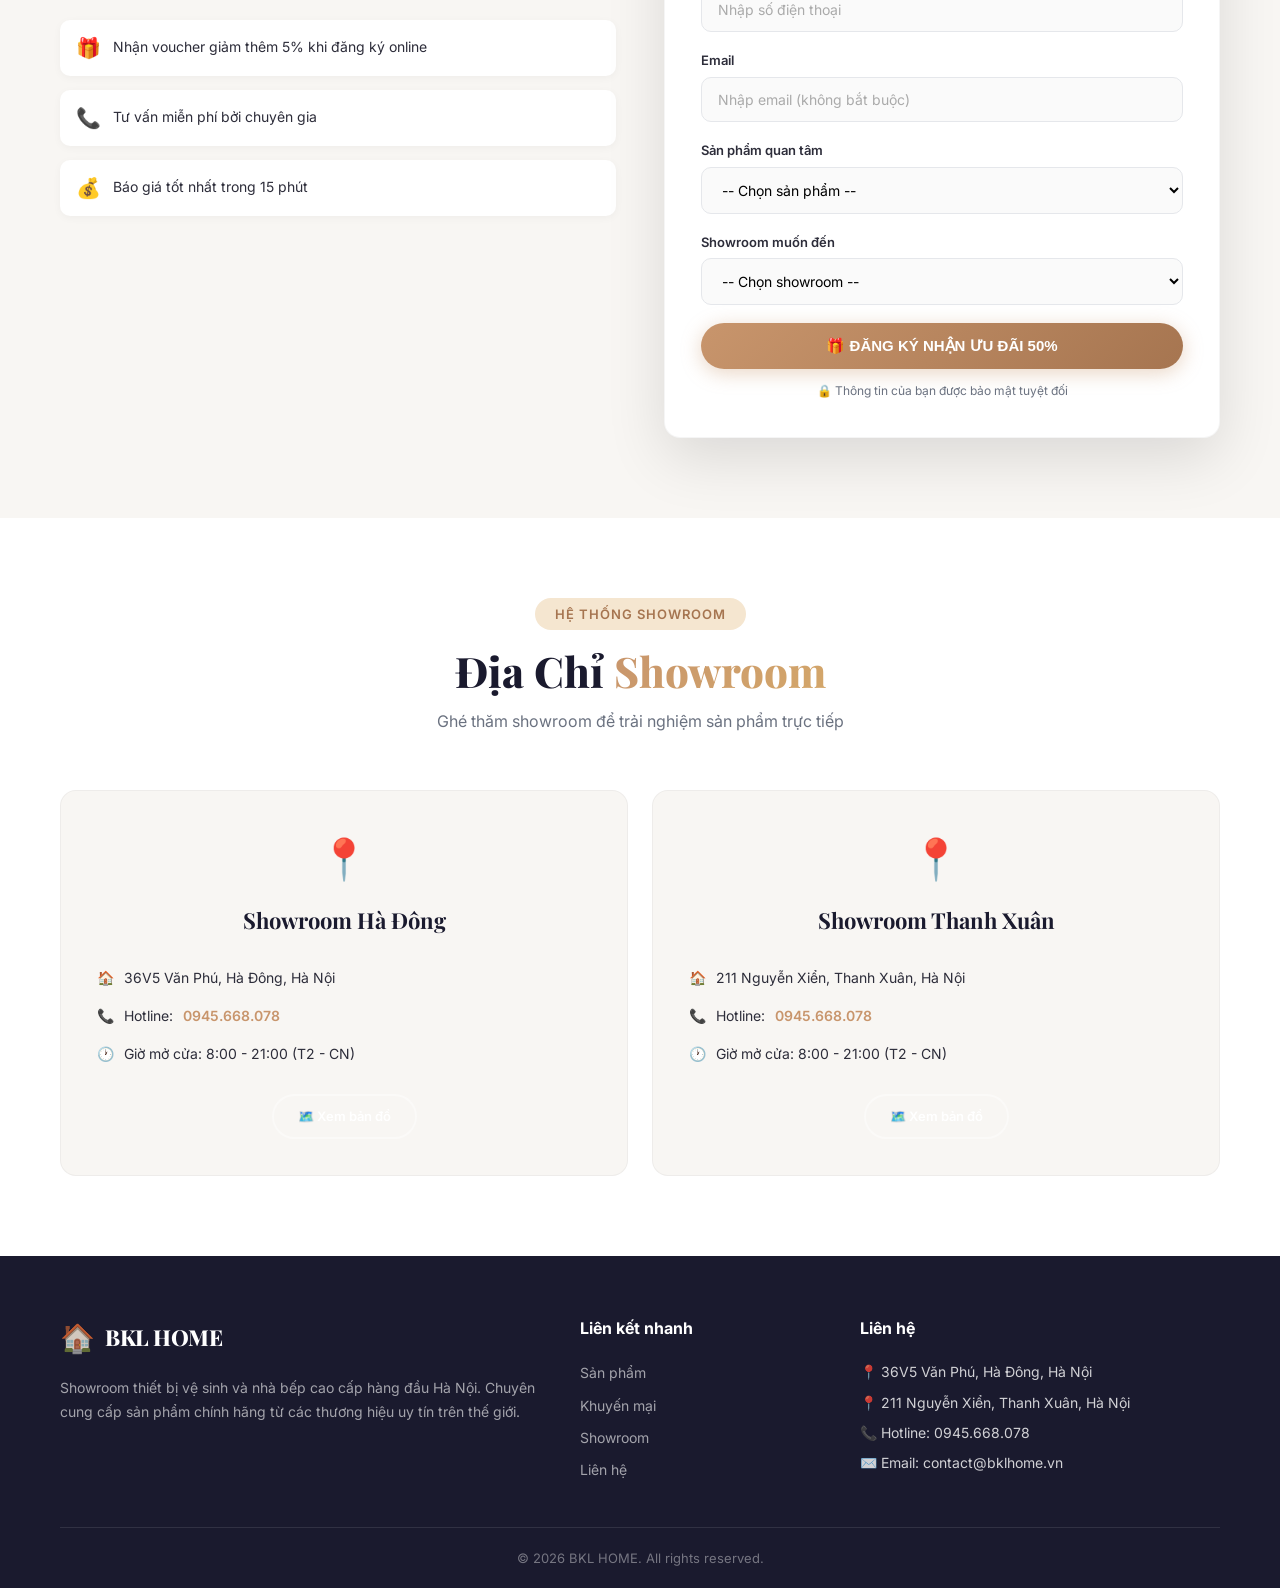
==== commit 0cd0b5a2: "🔄 Auto-push: 2026-04-19 16:36 (3 files changed)" ====
--- a/index.html
+++ b/index.html
@@ -124,22 +124,17 @@
                 </div>
                 <div class="countdown-timer" id="countdownTimer">
                     <div class="time-block">
-                        <span class="time-number" id="days">07</span>
-                        <span class="time-label">Ngày</span>
+                        <span class="time-number" id="hours">23</span>
+                        <span class="time-label">Giờ</span>
                     </div>
                     <div class="time-separator">:</div>
                     <div class="time-block">
-                        <span class="time-number" id="hours">12</span>
-                        <span class="time-label">Giờ</span>
+                        <span class="time-number" id="minutes">59</span>
+                        <span class="time-label">Phút</span>
                     </div>
                     <div class="time-separator">:</div>
                     <div class="time-block">
-                        <span class="time-number" id="minutes">45</span>
-                        <span class="time-label">Phút</span>
-                    </div>
-                    <div class="time-separator">:</div>
-                    <div class="time-block">
-                        <span class="time-number" id="seconds">30</span>
+                        <span class="time-number" id="seconds">59</span>
                         <span class="time-label">Giây</span>
                     </div>
                 </div>
@@ -155,73 +150,149 @@
                 <h2 class="section-title">Thiết Bị Cao Cấp <span class="text-gradient">Giá Ưu Đãi</span></h2>
                 <p class="section-subtitle">Sản phẩm chính hãng từ các thương hiệu nổi tiếng, bảo hành lên tới 5 năm</p>
             </div>
-            <div class="products-grid">
-                <!-- Product 1: Combo TBVS -->
-                <div class="product-card">
-                    <div class="product-badge">HOT</div>
-                    <div class="product-image">
-                        <img src="images/product-bathtub.png" alt="Combo thiết bị vệ sinh" loading="lazy">
-                    </div>
-                    <div class="product-info">
-                        <span class="product-category">Combo thiết bị vệ sinh</span>
-                        <h3 class="product-name">Combo TBVS Cao Cấp</h3>
-                        <p class="product-desc">Trọn bộ thiết bị vệ sinh cho phòng tắm: bồn cầu, lavabo, sen vòi, phụ kiện</p>
-                        <div class="product-pricing">
-                            <span class="price-current">Từ 6.990.000đ</span>
-                            <span class="price-original">18.000.000đ</span>
-                        </div>
-                        <button onclick="openComboModal()" class="btn btn-product">🔥 Xem các combo</button>
-                    </div>
-                </div>
-                <!-- Product 2 -->
-                <div class="product-card">
-                    <div class="product-badge">-50%</div>
-                    <div class="product-image">
-                        <img src="https://images.unsplash.com/photo-1584622650111-993a426fbf0a?auto=format&fit=crop&w=800&q=80" alt="Tủ Lavabo Cao Cấp" loading="lazy">
-                    </div>
-                    <div class="product-info">
-                        <span class="product-category">Nội thất phòng tắm</span>
-                        <h3 class="product-name">Tủ Lavabo Cao Cấp</h3>
-                        <p class="product-desc">Đa dạng mẫu tủ chậu lavabo, chống nước tuyệt đối, tích hợp gương LED thông minh</p>
-                        <div class="product-pricing">
-                            <span class="price-current">Từ 2.990.000đ</span>
-                            <span class="price-original">6.000.000đ</span>
-                        </div>
-                        <button onclick="openLavaboModal()" class="btn btn-product">🔥 Xem các mẫu tủ</button>
-                    </div>
-                </div>
-                <!-- Product 3 -->
-                <div class="product-card">
-                    <div class="product-badge">-50%</div>
-                    <div class="product-image">
-                        <img src="images/product-faucet.png" alt="Vòi rửa cao cấp" loading="lazy">
-                    </div>
-                    <div class="product-info">
-                        <span class="product-category">Thiết bị nhà bếp</span>
-                        <h3 class="product-name">Vòi Rửa Chén Cao Cấp</h3>
-                        <p class="product-desc">Vòi rửa dây rút Inox 304, công nghệ tiết kiệm nước</p>
-                        <div class="product-pricing">
-                            <span class="price-current">2.490.000đ</span>
-                            <span class="price-original">4.990.000đ</span>
-                        </div>
-                        <a href="#contact" class="btn btn-product">Liên hệ mua hàng</a>
-                    </div>
-                </div>
-                <!-- Product 4 -->
-                <div class="product-card">
-                    <div class="product-badge">-50%</div>
-                    <div class="product-image">
-                        <img src="images/product-sink.png" alt="Chậu rửa nhà bếp" loading="lazy">
-                    </div>
-                    <div class="product-info">
-                        <span class="product-category">Thiết bị nhà bếp</span>
-                        <h3 class="product-name">Chậu Rửa Inox Đôi</h3>
-                        <p class="product-desc">Chậu rửa 2 hố Inox 304 kèm vòi rút, chống ồn</p>
-                        <div class="product-pricing">
-                            <span class="price-current">3.990.000đ</span>
-                            <span class="price-original">7.990.000đ</span>
-                        </div>
-                        <a href="#contact" class="btn btn-product">Liên hệ mua hàng</a>
+
+            <!-- DANH MỤC 1: THIẾT BỊ PHÒNG TẮM -->
+            <div class="product-category-block">
+                <h3 class="category-heading">🚿 Thiết Bị Phòng Tắm</h3>
+                <div class="product-scroll-wrapper">
+                    <div class="product-scroll-track">
+                        <!-- SP1 -->
+                        <div class="product-card">
+                            <div class="product-badge">HOT</div>
+                            <div class="product-image">
+                                <img src="images/product-bathtub.png" alt="Combo thiết bị vệ sinh" loading="lazy">
+                            </div>
+                            <div class="product-info">
+                                <span class="product-category">Combo TBVS</span>
+                                <h3 class="product-name">Combo TBVS Cao Cấp</h3>
+                                <div class="product-pricing">
+                                    <span class="price-current">Từ 6.990.000đ</span>
+                                    <span class="price-original">18.000.000đ</span>
+                                </div>
+                                <button onclick="openComboModal()" class="btn btn-product">🔥 Xem combo</button>
+                            </div>
+                        </div>
+                        <!-- SP2 -->
+                        <div class="product-card">
+                            <div class="product-badge">-50%</div>
+                            <div class="product-image">
+                                <img src="https://images.unsplash.com/photo-1584622650111-993a426fbf0a?auto=format&fit=crop&w=800&q=80" alt="Tủ Lavabo" loading="lazy">
+                            </div>
+                            <div class="product-info">
+                                <span class="product-category">Nội thất phòng tắm</span>
+                                <h3 class="product-name">Tủ Lavabo Cao Cấp</h3>
+                                <div class="product-pricing">
+                                    <span class="price-current">Từ 2.990.000đ</span>
+                                    <span class="price-original">6.000.000đ</span>
+                                </div>
+                                <button onclick="openLavaboModal()" class="btn btn-product">🔥 Xem mẫu tủ</button>
+                            </div>
+                        </div>
+                        <!-- SP3 -->
+                        <div class="product-card">
+                            <div class="product-badge">-45%</div>
+                            <div class="product-image">
+                                <img src="https://images.unsplash.com/photo-1620626011761-996317b8d101?auto=format&fit=crop&w=800&q=80" alt="Sen tắm đứng" loading="lazy">
+                            </div>
+                            <div class="product-info">
+                                <span class="product-category">Sen vòi</span>
+                                <h3 class="product-name">Sen Tắm Đứng Inox 304</h3>
+                                <div class="product-pricing">
+                                    <span class="price-current">1.890.000đ</span>
+                                    <span class="price-original">3.500.000đ</span>
+                                </div>
+                                <a href="#contact" class="btn btn-product">Liên hệ mua</a>
+                            </div>
+                        </div>
+                        <!-- SP4 -->
+                        <div class="product-card">
+                            <div class="product-badge">-40%</div>
+                            <div class="product-image">
+                                <img src="https://images.unsplash.com/photo-1552321554-5fefe8c9ef14?auto=format&fit=crop&w=800&q=80" alt="Gương LED" loading="lazy">
+                            </div>
+                            <div class="product-info">
+                                <span class="product-category">Phụ kiện phòng tắm</span>
+                                <h3 class="product-name">Gương LED Cảm Ứng</h3>
+                                <div class="product-pricing">
+                                    <span class="price-current">1.490.000đ</span>
+                                    <span class="price-original">2.500.000đ</span>
+                                </div>
+                                <a href="#contact" class="btn btn-product">Liên hệ mua</a>
+                            </div>
+                        </div>
+                    </div>
+                </div>
+            </div>
+
+            <!-- DANH MỤC 2: THIẾT BỊ GIA DỤNG -->
+            <div class="product-category-block">
+                <h3 class="category-heading">🏠 Thiết Bị Gia Dụng</h3>
+                <div class="product-scroll-wrapper">
+                    <div class="product-scroll-track">
+                        <!-- SP5 -->
+                        <div class="product-card">
+                            <div class="product-badge">-50%</div>
+                            <div class="product-image">
+                                <img src="images/product-faucet.png" alt="Vòi rửa chén" loading="lazy">
+                            </div>
+                            <div class="product-info">
+                                <span class="product-category">Thiết bị nhà bếp</span>
+                                <h3 class="product-name">Vòi Rửa Chén Cao Cấp</h3>
+                                <div class="product-pricing">
+                                    <span class="price-current">2.490.000đ</span>
+                                    <span class="price-original">4.990.000đ</span>
+                                </div>
+                                <a href="#contact" class="btn btn-product">Liên hệ mua</a>
+                            </div>
+                        </div>
+                        <!-- SP6 -->
+                        <div class="product-card">
+                            <div class="product-badge">-50%</div>
+                            <div class="product-image">
+                                <img src="images/product-sink.png" alt="Chậu rửa inox" loading="lazy">
+                            </div>
+                            <div class="product-info">
+                                <span class="product-category">Thiết bị nhà bếp</span>
+                                <h3 class="product-name">Chậu Rửa Inox Đôi</h3>
+                                <div class="product-pricing">
+                                    <span class="price-current">3.990.000đ</span>
+                                    <span class="price-original">7.990.000đ</span>
+                                </div>
+                                <a href="#contact" class="btn btn-product">Liên hệ mua</a>
+                            </div>
+                        </div>
+                        <!-- SP7 -->
+                        <div class="product-card">
+                            <div class="product-badge">-35%</div>
+                            <div class="product-image">
+                                <img src="https://images.unsplash.com/photo-1556909114-f6e7ad7d3136?auto=format&fit=crop&w=800&q=80" alt="Máy lọc nước" loading="lazy">
+                            </div>
+                            <div class="product-info">
+                                <span class="product-category">Gia dụng</span>
+                                <h3 class="product-name">Máy Lọc Nước RO</h3>
+                                <div class="product-pricing">
+                                    <span class="price-current">4.990.000đ</span>
+                                    <span class="price-original">7.500.000đ</span>
+                                </div>
+                                <a href="#contact" class="btn btn-product">Liên hệ mua</a>
+                            </div>
+                        </div>
+                        <!-- SP8 -->
+                        <div class="product-card">
+                            <div class="product-badge">-30%</div>
+                            <div class="product-image">
+                                <img src="https://images.unsplash.com/photo-1585771724684-38269d6639fd?auto=format&fit=crop&w=800&q=80" alt="Bình nóng lạnh" loading="lazy">
+                            </div>
+                            <div class="product-info">
+                                <span class="product-category">Gia dụng</span>
+                                <h3 class="product-name">Bình Nóng Lạnh 30L</h3>
+                                <div class="product-pricing">
+                                    <span class="price-current">2.990.000đ</span>
+                                    <span class="price-original">4.200.000đ</span>
+                                </div>
+                                <a href="#contact" class="btn btn-product">Liên hệ mua</a>
+                            </div>
+                        </div>
                     </div>
                 </div>
             </div>
@@ -267,26 +338,33 @@
             <div class="section-header">
                 <span class="section-tag">Không gian showroom</span>
                 <h2 class="section-title">Trải Nghiệm <span class="text-gradient">Thực Tế</span></h2>
-                <p class="section-subtitle">Đến showroom BKL Home để trải nghiệm trực tiếp hàng trăm sản phẩm cao cấp
-                </p>
-            </div>
-            <div class="gallery-grid">
-                <div class="gallery-item gallery-large">
-                    <img src="images/hero-banner.png" alt="Showroom BKL Home" loading="lazy">
-                    <div class="gallery-overlay">
-                        <span>Showroom BKL Home</span>
-                    </div>
-                </div>
-                <div class="gallery-item">
-                    <img src="images/bathroom-products.png" alt="Khu vực thiết bị vệ sinh" loading="lazy">
-                    <div class="gallery-overlay">
-                        <span>Thiết bị vệ sinh</span>
-                    </div>
-                </div>
-                <div class="gallery-item">
-                    <img src="images/kitchen-products.png" alt="Khu vực nhà bếp" loading="lazy">
-                    <div class="gallery-overlay">
-                        <span>Thiết bị nhà bếp</span>
+                <p class="section-subtitle">Đến showroom BKL Home để trải nghiệm trực tiếp hàng trăm sản phẩm cao cấp</p>
+            </div>
+            <div class="gallery-scroll-wrapper">
+                <div class="gallery-scroll-track">
+                    <div class="gallery-item">
+                        <img src="images/hero-banner.png" alt="Showroom BKL Home" loading="lazy">
+                        <div class="gallery-overlay"><span>Showroom BKL Home</span></div>
+                    </div>
+                    <div class="gallery-item">
+                        <img src="images/bathroom-products.png" alt="Thiết bị vệ sinh" loading="lazy">
+                        <div class="gallery-overlay"><span>Thiết bị vệ sinh</span></div>
+                    </div>
+                    <div class="gallery-item">
+                        <img src="images/kitchen-products.png" alt="Thiết bị nhà bếp" loading="lazy">
+                        <div class="gallery-overlay"><span>Thiết bị nhà bếp</span></div>
+                    </div>
+                    <div class="gallery-item">
+                        <img src="https://images.unsplash.com/photo-1552321554-5fefe8c9ef14?auto=format&fit=crop&w=800&q=80" alt="Gương LED phòng tắm" loading="lazy">
+                        <div class="gallery-overlay"><span>Gương LED thông minh</span></div>
+                    </div>
+                    <div class="gallery-item">
+                        <img src="https://images.unsplash.com/photo-1584622650111-993a426fbf0a?auto=format&fit=crop&w=800&q=80" alt="Tủ lavabo" loading="lazy">
+                        <div class="gallery-overlay"><span>Tủ Lavabo cao cấp</span></div>
+                    </div>
+                    <div class="gallery-item">
+                        <img src="https://images.unsplash.com/photo-1620626011761-996317b8d101?auto=format&fit=crop&w=800&q=80" alt="Sen vòi cao cấp" loading="lazy">
+                        <div class="gallery-overlay"><span>Sen vòi nhập khẩu</span></div>
                     </div>
                 </div>
             </div>
--- a/style.css
+++ b/style.css
@@ -237,7 +237,11 @@
   .time-block { min-width: 60px; padding: 10px 14px; }
   .time-number { font-size: 26px; }
   .products-grid { grid-template-columns: 1fr; }
-  .features-grid { grid-template-columns: 1fr; }
+  .features-grid { grid-template-columns: repeat(2, 1fr); gap: 12px; }
+  .feature-card { padding: 20px 12px; }
+  .feature-icon { font-size: 32px; margin-bottom: 10px; }
+  .feature-title { font-size: 14px; }
+  .feature-desc { font-size: 12px; }
   .gallery-grid { grid-template-columns: 1fr; }
   .gallery-large { grid-row: span 1; }
   .form-wrapper { grid-template-columns: 1fr; }
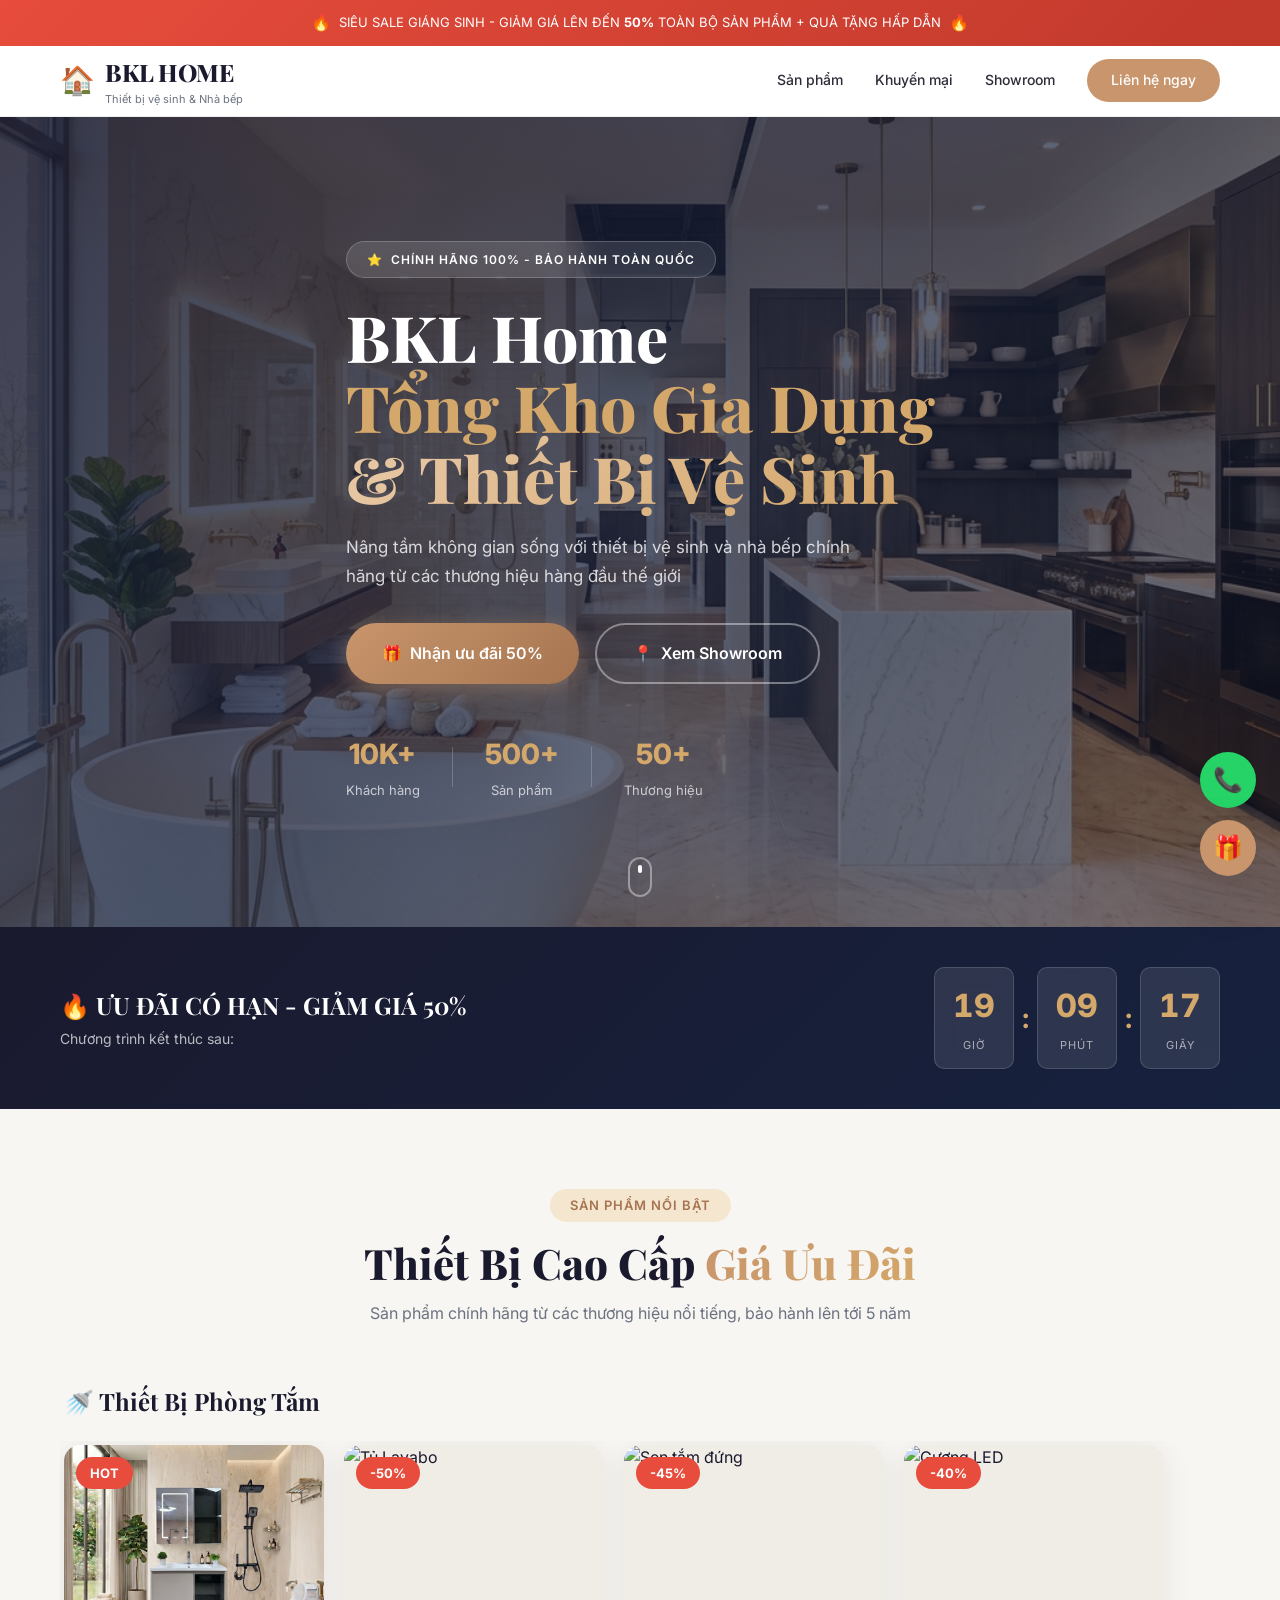
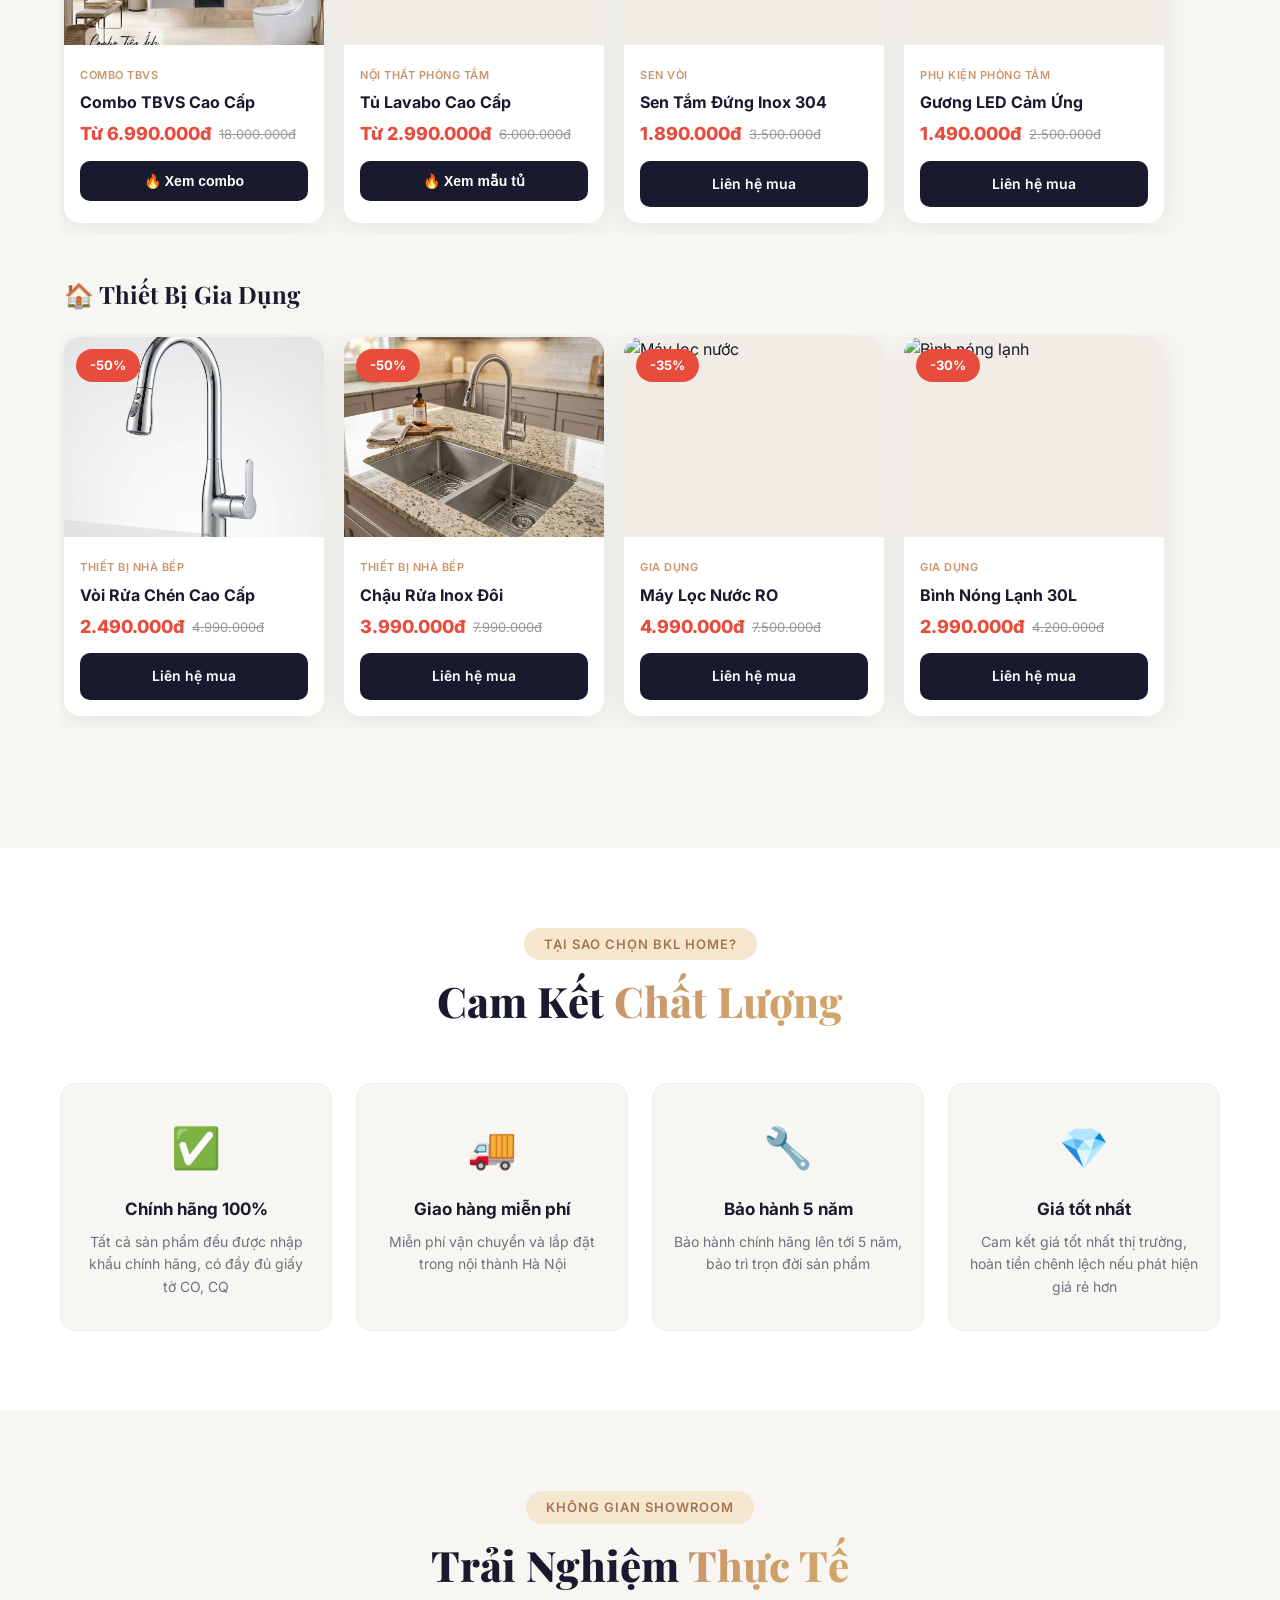
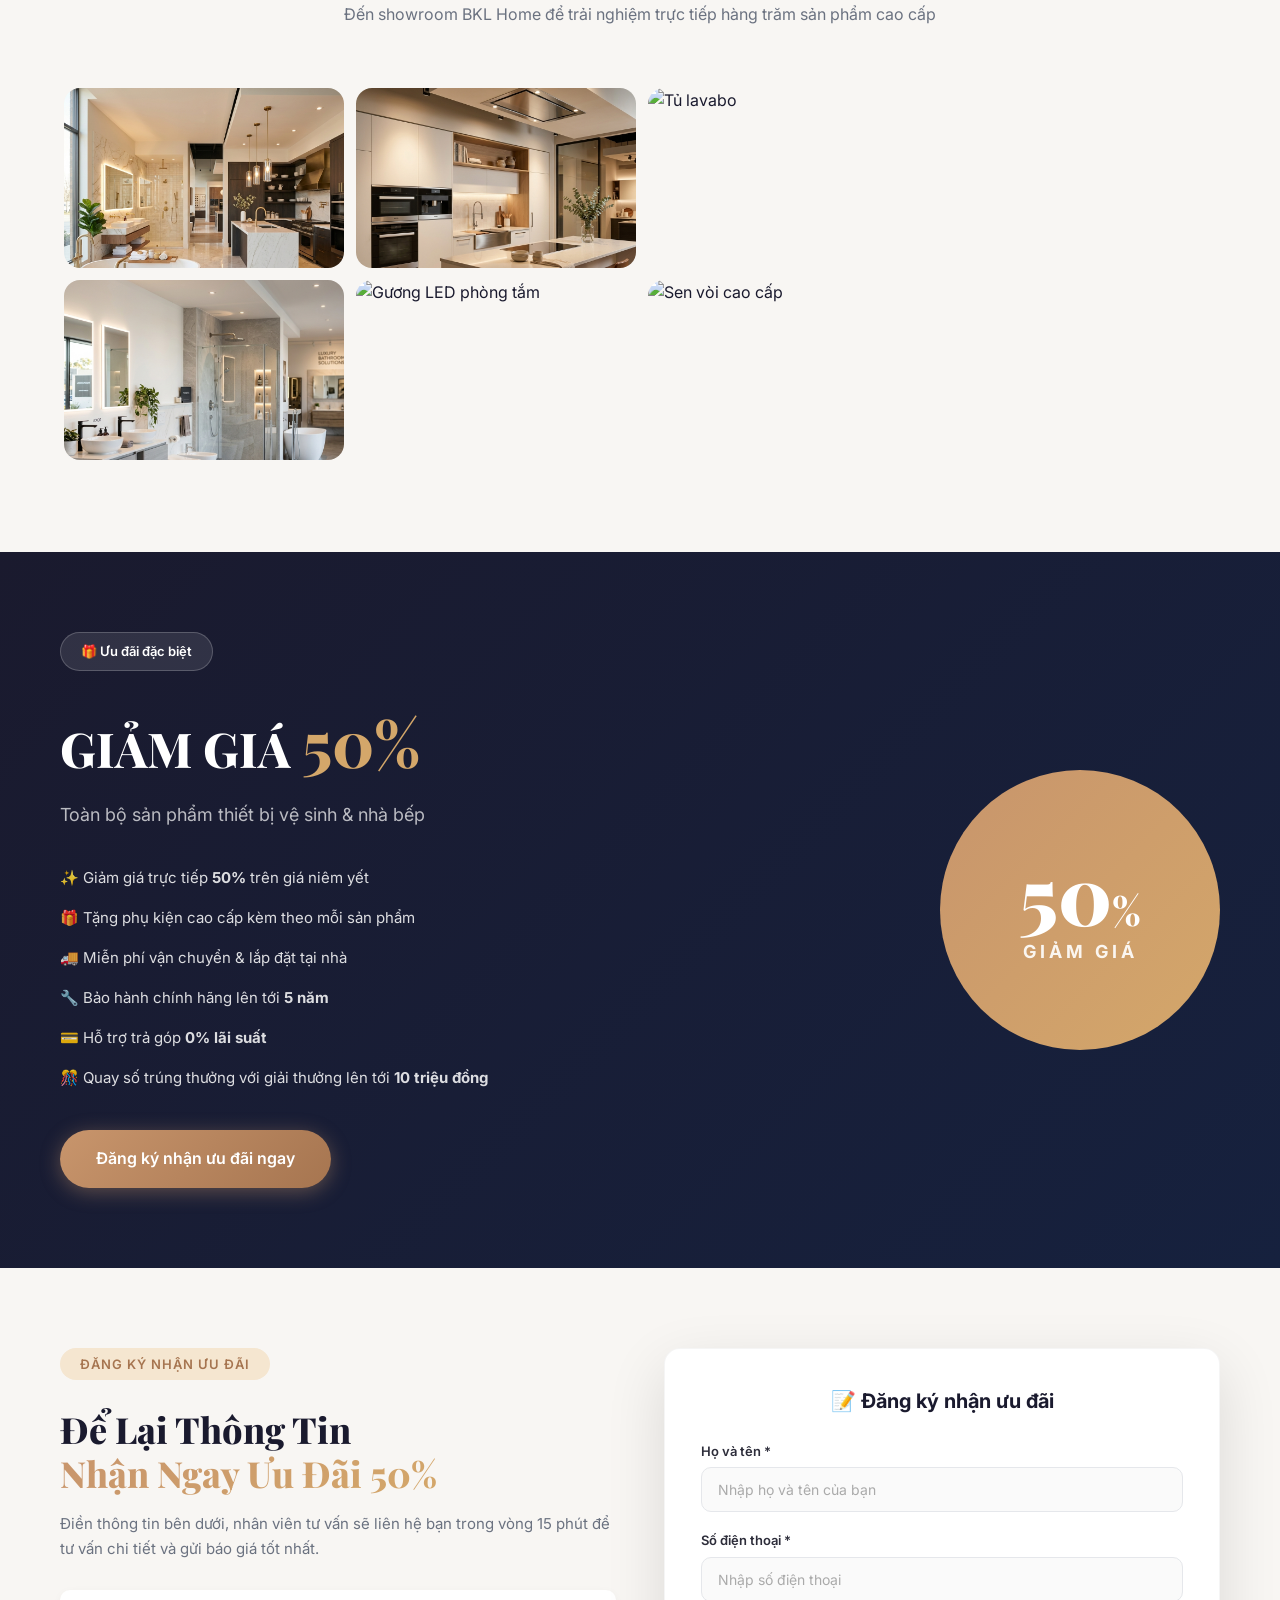
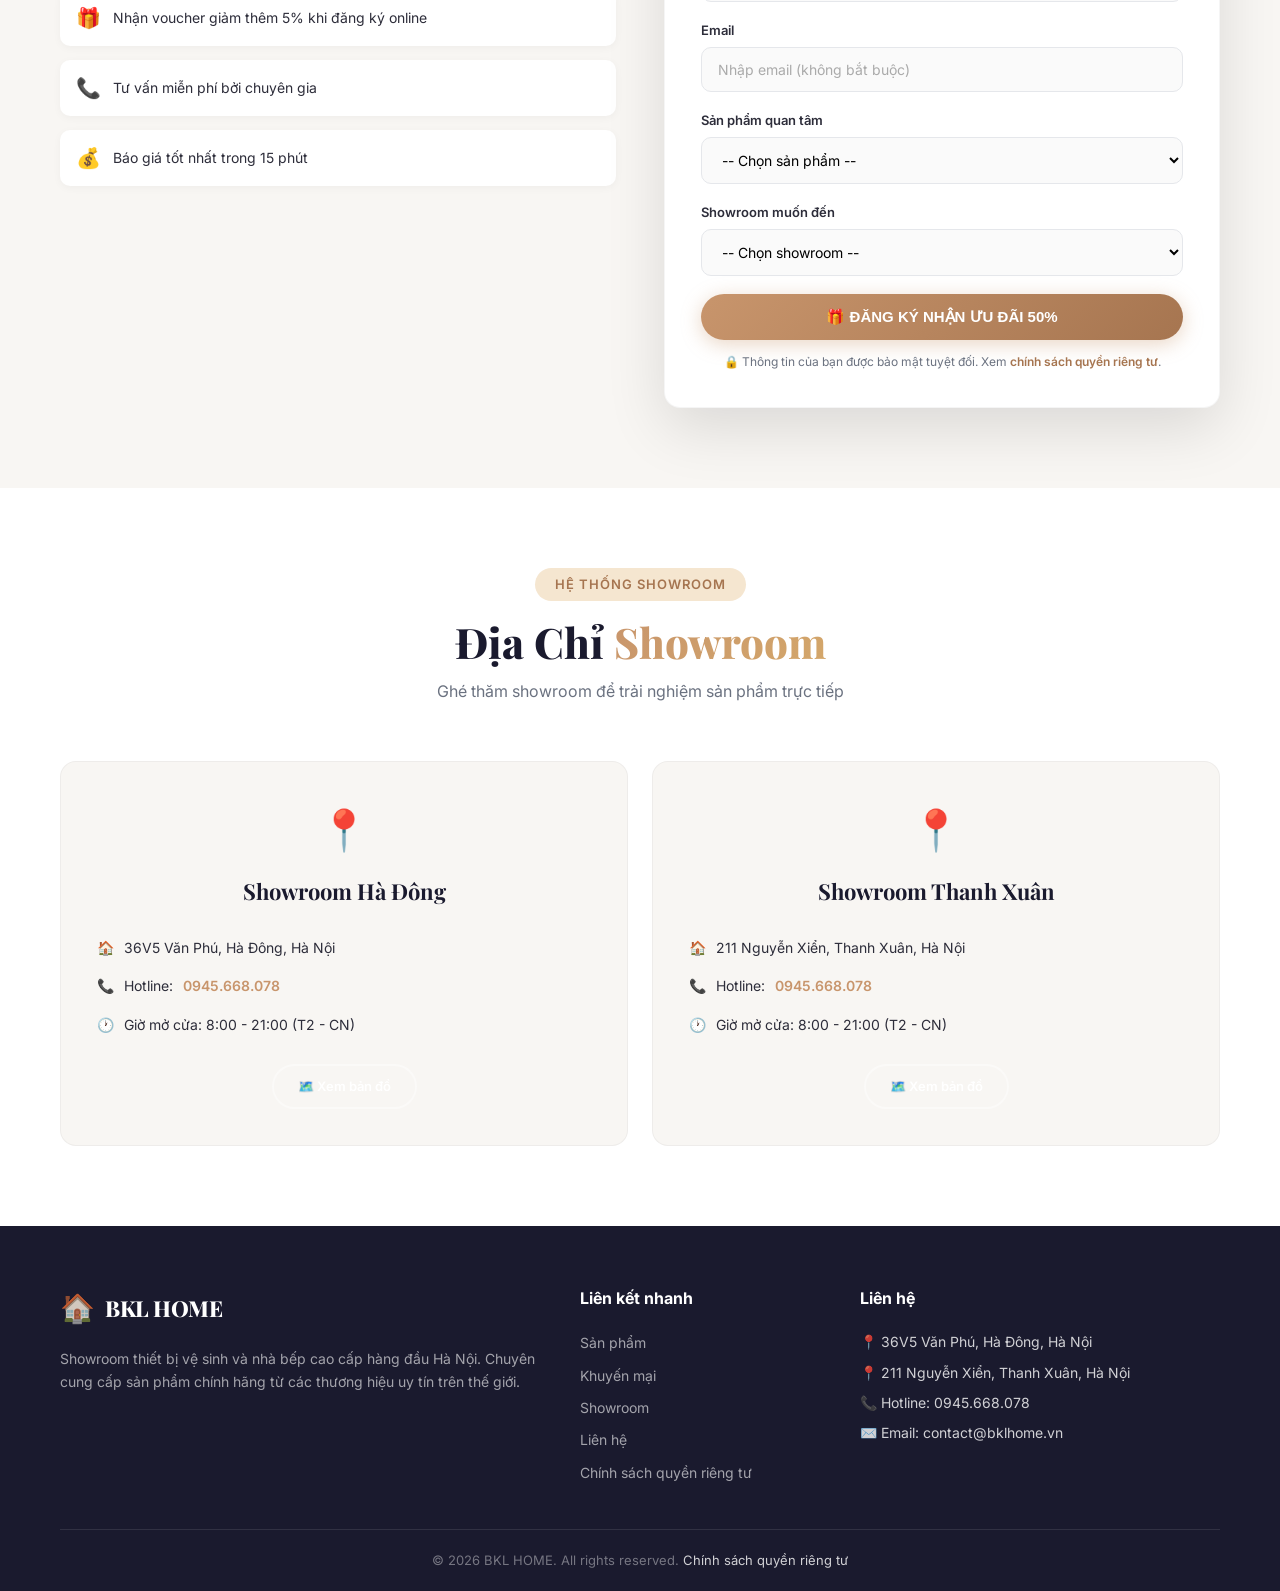
==== commit 50c8c929: "Add public privacy policy page" ====
--- a/index.html
+++ b/index.html
@@ -11,6 +11,7 @@
         content="thiết bị vệ sinh, nhà bếp, bồn tắm, bồn cầu, vòi rửa, chậu rửa, BKL Home, giảm giá 50%, showroom Hà Nội">
     <meta name="robots" content="index, follow">
     <meta name="author" content="BKL HOME">
+    <link rel="canonical" href="https://bklhome.com/">
     <!-- Open Graph / Facebook -->
     <meta property="og:type" content="website">
     <meta property="og:url" content="https://bklhome.com/">
@@ -464,7 +465,8 @@
                         <button type="submit" class="btn btn-primary btn-block" id="submitBtn">
                             🎁 ĐĂNG KÝ NHẬN ƯU ĐÃI 50%
                         </button>
-                        <p class="form-note">🔒 Thông tin của bạn được bảo mật tuyệt đối</p>
+                        <p class="form-note">🔒 Thông tin của bạn được bảo mật tuyệt đối. Xem <a
+                                href="privacy-policy.html">chính sách quyền riêng tư</a>.</p>
                     </form>
                     <div id="formSuccess" class="form-success" style="display:none;">
                         <div class="success-icon">✅</div>
@@ -551,6 +553,7 @@
                     <a href="#promotion">Khuyến mại</a>
                     <a href="#showroom">Showroom</a>
                     <a href="#contact">Liên hệ</a>
+                    <a href="privacy-policy.html">Chính sách quyền riêng tư</a>
                 </div>
                 <div class="footer-contact">
                     <h4>Liên hệ</h4>
@@ -561,7 +564,7 @@
                 </div>
             </div>
             <div class="footer-bottom">
-                <p>© 2026 BKL HOME. All rights reserved.</p>
+                <p>© 2026 BKL HOME. All rights reserved. <a href="privacy-policy.html">Chính sách quyền riêng tư</a></p>
             </div>
         </div>
     </footer>
@@ -733,4 +736,4 @@
     <script src="script.js"></script>
 </body>
 
-</html>+</html>
--- a/style.css
+++ b/style.css
@@ -95,20 +95,24 @@
 
 /* ===== PRODUCTS ===== */
 .products { padding: 80px 0; background: var(--bg); }
-.products-grid { display: grid; grid-template-columns: repeat(4, 1fr); gap: 24px; }
-.product-card { background: white; border-radius: var(--radius); overflow: hidden; box-shadow: var(--shadow); transition: var(--transition); position: relative; }
+.product-category-block { margin-bottom: 40px; }
+.category-heading { font-family: 'Playfair Display', serif; font-size: 24px; font-weight: 700; color: var(--dark); margin-bottom: 20px; padding-left: 4px; }
+.product-scroll-wrapper { overflow-x: auto; -webkit-overflow-scrolling: touch; scrollbar-width: none; -ms-overflow-style: none; padding-bottom: 8px; }
+.product-scroll-wrapper::-webkit-scrollbar { display: none; }
+.product-scroll-track { display: flex; gap: 20px; padding: 4px; }
+.product-card { background: white; border-radius: var(--radius); overflow: hidden; box-shadow: var(--shadow); transition: var(--transition); position: relative; min-width: 260px; max-width: 280px; flex-shrink: 0; }
 .product-card:hover { transform: translateY(-8px); box-shadow: var(--shadow-lg); }
 .product-badge { position: absolute; top: 12px; left: 12px; background: var(--accent); color: white; padding: 6px 14px; border-radius: 50px; font-size: 13px; font-weight: 700; z-index: 5; }
-.product-image { height: 240px; overflow: hidden; background: #f0ece6; }
+.product-image { height: 200px; overflow: hidden; background: #f0ece6; }
 .product-image img { width: 100%; height: 100%; object-fit: cover; transition: transform 0.5s ease; }
 .product-card:hover .product-image img { transform: scale(1.08); }
-.product-info { padding: 20px; }
-.product-category { font-size: 12px; color: var(--primary); font-weight: 600; text-transform: uppercase; letter-spacing: 0.5px; }
-.product-name { font-size: 18px; font-weight: 700; margin: 6px 0; color: var(--dark); }
+.product-info { padding: 16px; }
+.product-category { font-size: 11px; color: var(--primary); font-weight: 600; text-transform: uppercase; letter-spacing: 0.5px; }
+.product-name { font-size: 16px; font-weight: 700; margin: 4px 0; color: var(--dark); }
 .product-desc { font-size: 13px; color: var(--text-light); margin-bottom: 12px; line-height: 1.5; }
-.product-pricing { display: flex; align-items: center; gap: 10px; margin-bottom: 16px; }
-.price-current { font-size: 20px; font-weight: 800; color: var(--accent); }
-.price-original { font-size: 14px; color: #999; text-decoration: line-through; }
+.product-pricing { display: flex; align-items: center; gap: 8px; margin-bottom: 12px; flex-wrap: wrap; }
+.price-current { font-size: 18px; font-weight: 800; color: var(--accent); }
+.price-original { font-size: 13px; color: #999; text-decoration: line-through; }
 
 /* ===== FEATURES ===== */
 .features { padding: 80px 0; background: white; }
@@ -121,8 +125,10 @@
 
 /* ===== GALLERY ===== */
 .gallery { padding: 80px 0; background: var(--bg); }
-.gallery-grid { display: grid; grid-template-columns: 1fr 1fr; grid-template-rows: auto auto; gap: 16px; }
-.gallery-item { border-radius: var(--radius); overflow: hidden; position: relative; cursor: pointer; }
+.gallery-scroll-wrapper { overflow-x: auto; -webkit-overflow-scrolling: touch; scrollbar-width: none; -ms-overflow-style: none; padding-bottom: 8px; }
+.gallery-scroll-wrapper::-webkit-scrollbar { display: none; }
+.gallery-scroll-track { display: grid; grid-template-rows: 1fr 1fr; grid-auto-flow: column; grid-auto-columns: 280px; gap: 12px; padding: 4px; }
+.gallery-item { border-radius: var(--radius); overflow: hidden; position: relative; cursor: pointer; height: 180px; }
 .gallery-large { grid-row: span 2; }
 .gallery-item img { width: 100%; height: 100%; object-fit: cover; transition: transform 0.6s ease; min-height: 250px; }
 .gallery-item:hover img { transform: scale(1.05); }
@@ -164,10 +170,30 @@
 .form-group input:focus, .form-group select:focus { outline: none; border-color: var(--primary); box-shadow: 0 0 0 3px rgba(200,149,108,0.15); background: white; }
 .form-group input::placeholder { color: #aaa; }
 .form-note { text-align: center; font-size: 12px; color: var(--text-light); margin-top: 12px; }
+.form-note a { color: var(--primary-dark); font-weight: 600; }
+.form-note a:hover { color: var(--primary); }
 .form-success { text-align: center; padding: 40px 20px; }
 .success-icon { font-size: 48px; margin-bottom: 16px; }
 .form-success h3 { font-size: 22px; color: var(--dark); margin-bottom: 8px; }
 .form-success p { color: var(--text-light); font-size: 14px; }
+
+/* ===== POLICY PAGE ===== */
+.policy-page { background: var(--bg); }
+.policy-nav { display: flex; }
+.policy-hero { padding: 88px 0 36px; background: linear-gradient(135deg, rgba(22,33,62,0.96) 0%, rgba(26,26,46,0.92) 100%); color: white; }
+.policy-title { font-family: 'Playfair Display', serif; font-size: clamp(34px, 5vw, 56px); line-height: 1.1; margin-top: 12px; }
+.policy-subtitle { max-width: 760px; margin-top: 18px; font-size: 16px; line-height: 1.8; color: rgba(255,255,255,0.78); }
+.policy-content { padding: 48px 0 80px; }
+.policy-card { background: white; border-radius: var(--radius); box-shadow: var(--shadow); padding: 40px; border: 1px solid rgba(0,0,0,0.05); }
+.policy-card h2 { font-family: 'Playfair Display', serif; font-size: 28px; color: var(--dark); margin: 28px 0 12px; }
+.policy-card p { font-size: 15px; color: var(--text); line-height: 1.8; margin: 12px 0; }
+.policy-card a { color: var(--primary-dark); font-weight: 600; }
+.policy-card a:hover { color: var(--primary); }
+.policy-list { padding-left: 20px; margin: 12px 0 8px; }
+.policy-list li { margin: 10px 0; color: var(--text); line-height: 1.8; }
+.policy-actions { display: flex; gap: 14px; flex-wrap: wrap; margin-top: 36px; }
+.btn-secondary { background: white; color: var(--dark); border: 1px solid rgba(0,0,0,0.12); }
+.btn-secondary:hover { border-color: var(--primary); color: var(--primary-dark); transform: translateY(-1px); }
 
 /* ===== SHOWROOM ===== */
 .showroom { padding: 80px 0; background: white; }
@@ -192,6 +218,8 @@
 .footer-links a:hover { color: var(--gold); }
 .footer-contact p { font-size: 14px; padding: 4px 0; }
 .footer-bottom { border-top: 1px solid rgba(255,255,255,0.1); padding: 20px 0; text-align: center; font-size: 13px; color: rgba(255,255,255,0.4); }
+.footer-bottom a { color: rgba(255,255,255,0.8); }
+.footer-bottom a:hover { color: var(--gold); }
 
 /* ===== FLOATING CTA ===== */
 .floating-cta { position: fixed; bottom: 24px; right: 24px; display: flex; flex-direction: column; gap: 12px; z-index: 999; }
@@ -209,7 +237,6 @@
 
 /* ===== RESPONSIVE ===== */
 @media (max-width: 1024px) {
-  .products-grid { grid-template-columns: repeat(2, 1fr); }
   .features-grid { grid-template-columns: repeat(2, 1fr); }
   .promo-wrapper { flex-direction: column; text-align: center; }
   .promo-list { text-align: left; }
@@ -228,6 +255,9 @@
   .nav.active { display: flex; }
   .nav-link { padding: 14px 0; border-bottom: 1px solid #f0f0f0; width: 100%; }
   .nav-cta { text-align: center; margin-top: 10px; }
+  .policy-nav { display: flex; position: static; flex-direction: row; align-items: center; justify-content: flex-end; padding: 0; gap: 14px; background: transparent; box-shadow: none; border-top: 0; }
+  .policy-nav .nav-link { width: auto; padding: 0; border-bottom: 0; }
+  .policy-nav .nav-cta { margin-top: 0; }
   .mobile-menu-btn { display: flex; }
   .hero { min-height: 80vh; }
   .hero-title { font-size: 32px; }
@@ -236,14 +266,17 @@
   .countdown-wrapper { flex-direction: column; text-align: center; }
   .time-block { min-width: 60px; padding: 10px 14px; }
   .time-number { font-size: 26px; }
-  .products-grid { grid-template-columns: 1fr; }
+  .product-card { min-width: 200px; max-width: 220px; }
+  .product-image { height: 160px; }
+  .product-info { padding: 12px; }
+  .category-heading { font-size: 20px; }
   .features-grid { grid-template-columns: repeat(2, 1fr); gap: 12px; }
   .feature-card { padding: 20px 12px; }
   .feature-icon { font-size: 32px; margin-bottom: 10px; }
   .feature-title { font-size: 14px; }
   .feature-desc { font-size: 12px; }
-  .gallery-grid { grid-template-columns: 1fr; }
-  .gallery-large { grid-row: span 1; }
+  .gallery-scroll-track { grid-auto-columns: 220px; gap: 8px; }
+  .gallery-item { height: 140px; }
   .form-wrapper { grid-template-columns: 1fr; }
   .showroom-grid { grid-template-columns: 1fr; }
   .promo-title { font-size: 32px; }
@@ -252,6 +285,9 @@
   .promo-big-number { font-size: 56px; }
   .footer-grid { grid-template-columns: 1fr; }
   .form-card { padding: 24px; }
+  .policy-hero { padding-top: 104px; }
+  .policy-card { padding: 24px; }
+  .policy-card h2 { font-size: 24px; }
 }
 @media (max-width: 480px) {
   .hero-actions { flex-direction: column; }
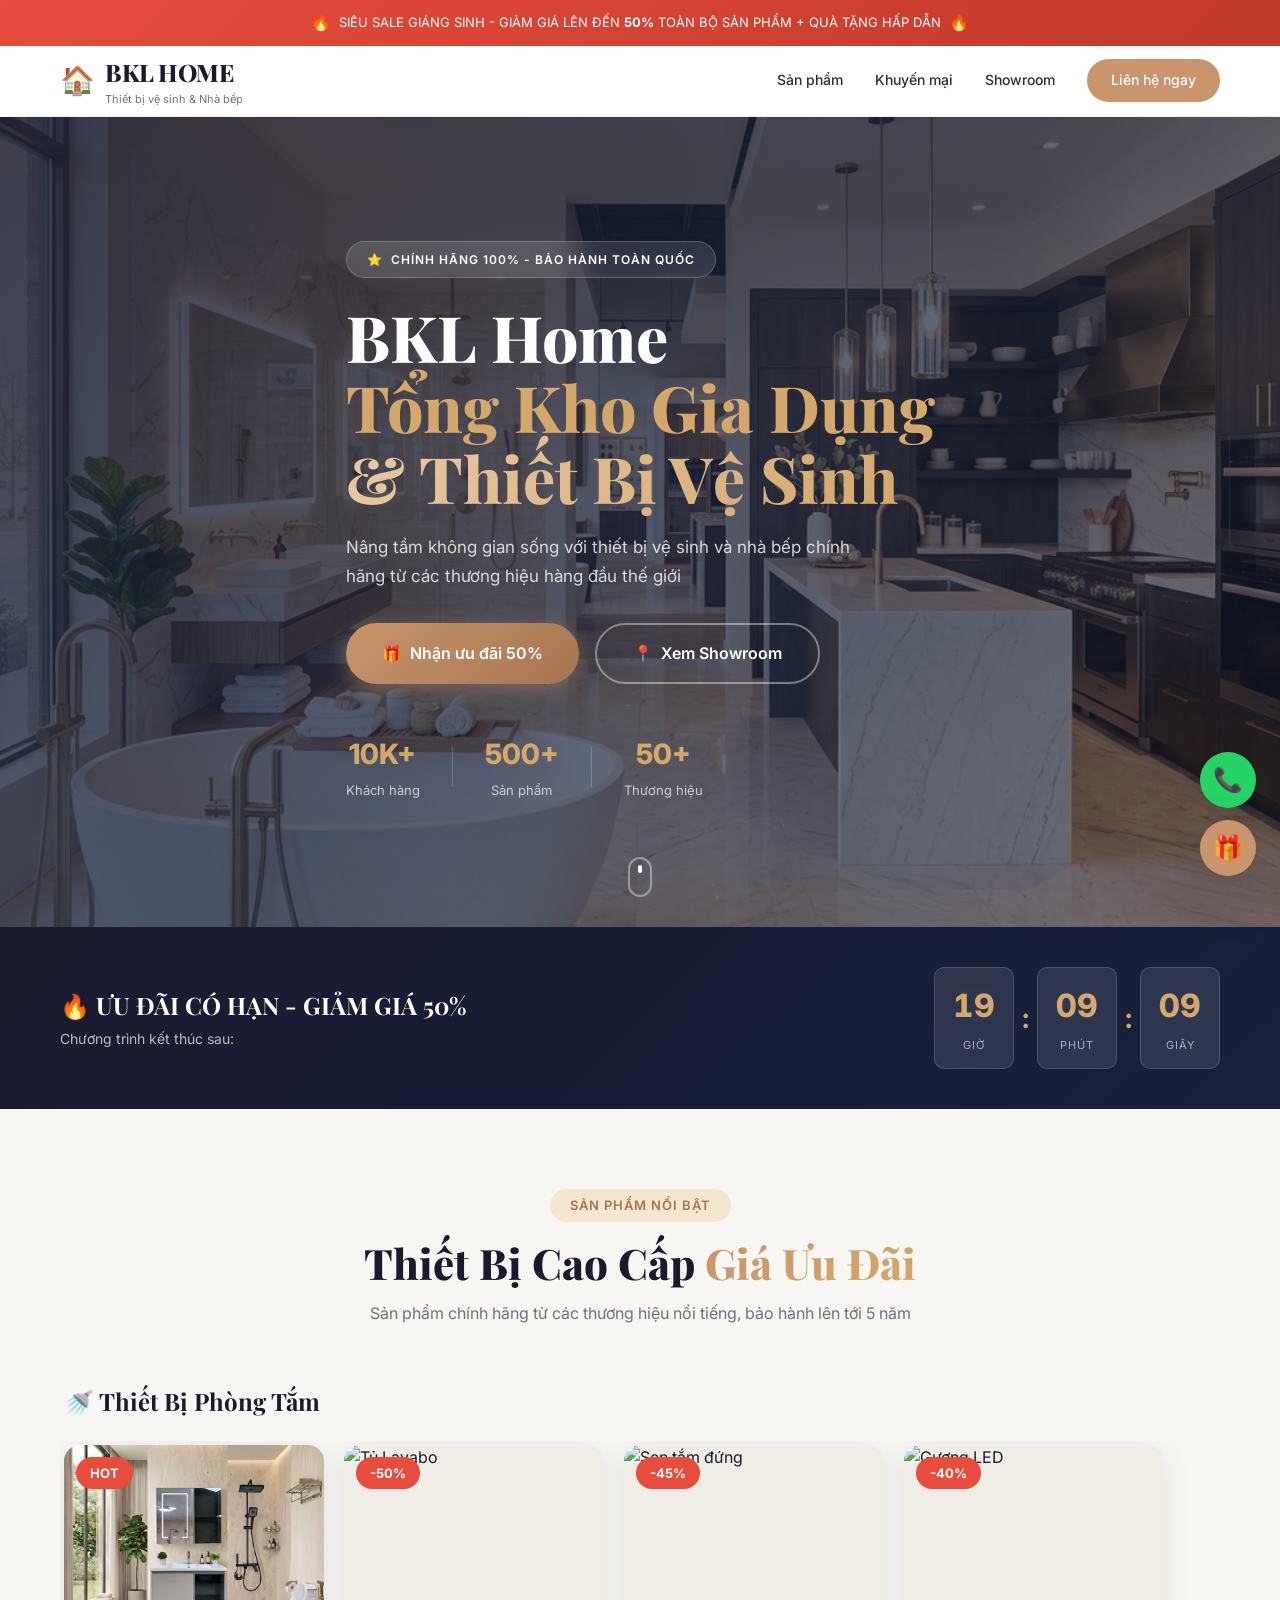
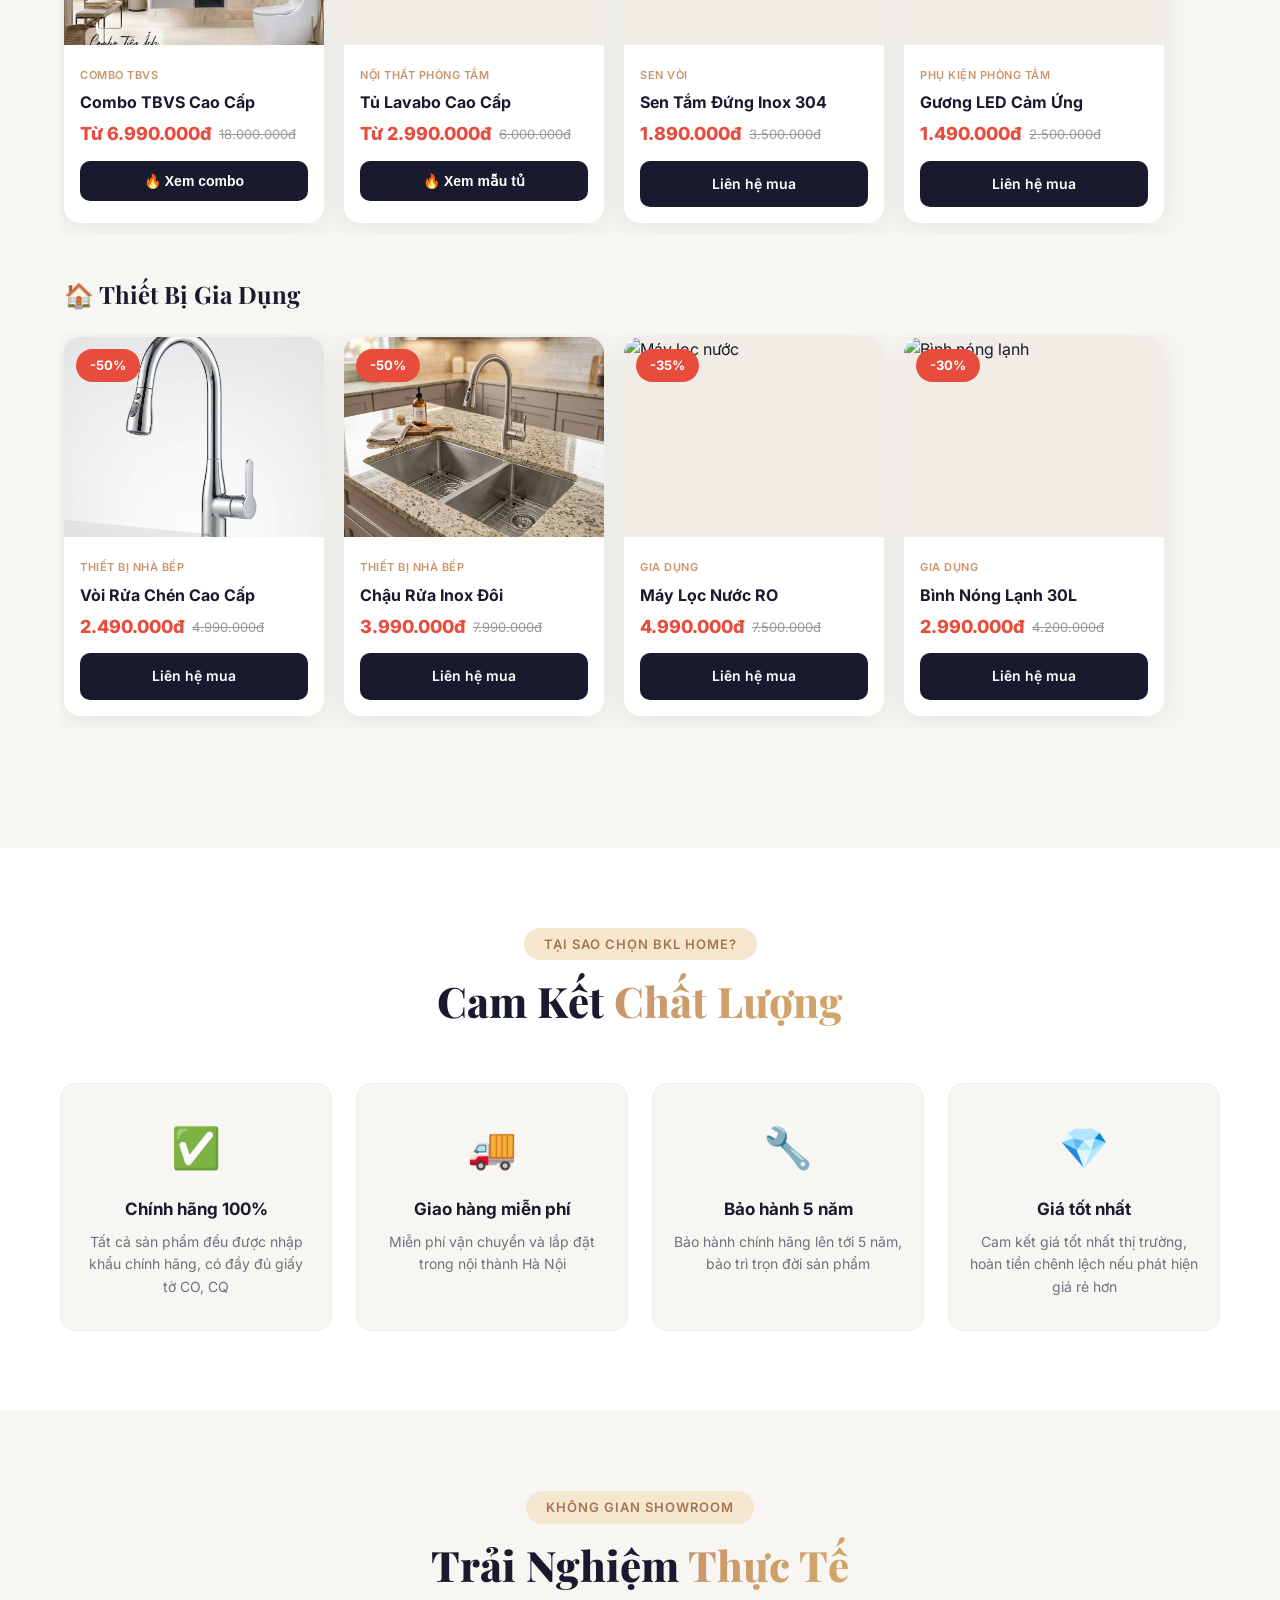
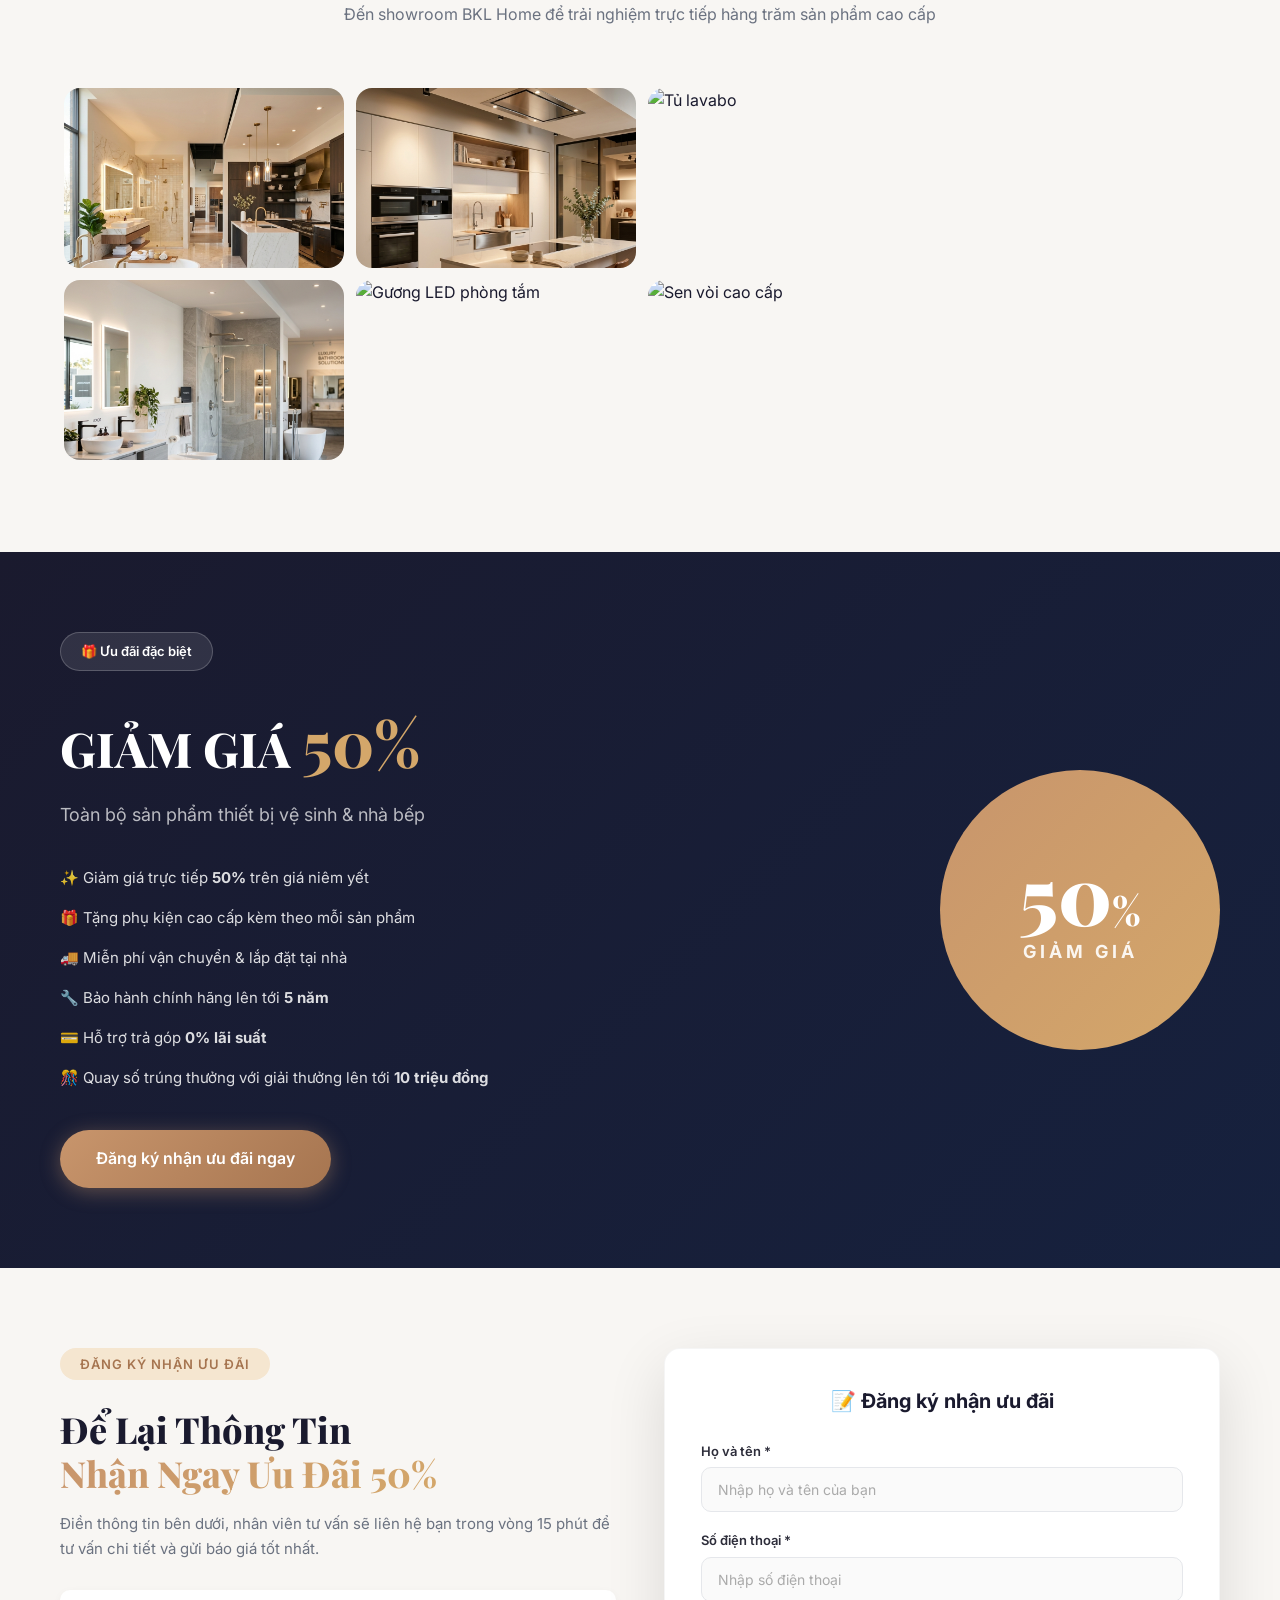
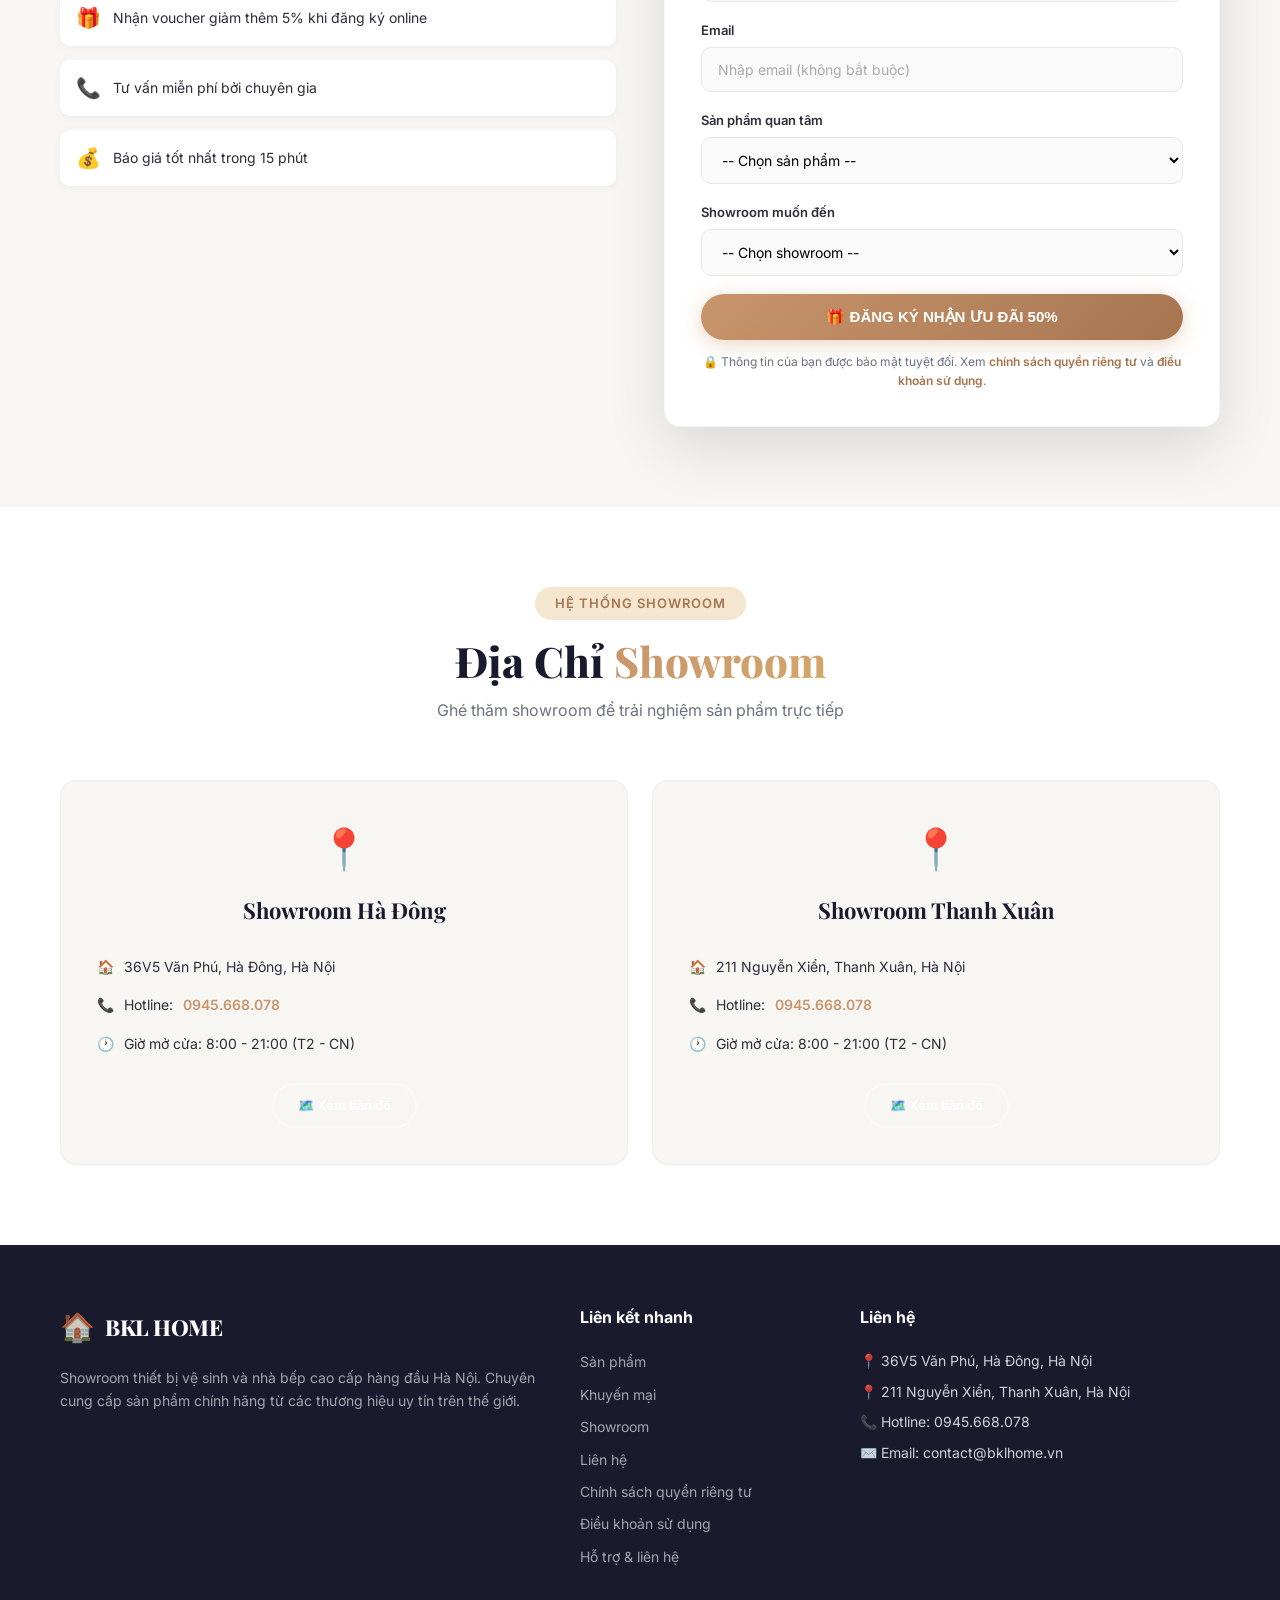
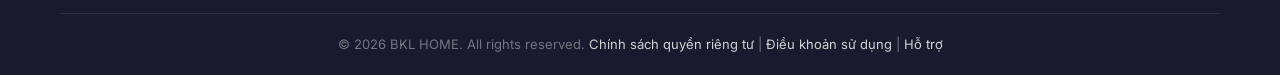
==== commit 2fd8e201: "Add public terms and support pages" ====
--- a/index.html
+++ b/index.html
@@ -466,7 +466,8 @@
                             🎁 ĐĂNG KÝ NHẬN ƯU ĐÃI 50%
                         </button>
                         <p class="form-note">🔒 Thông tin của bạn được bảo mật tuyệt đối. Xem <a
-                                href="privacy-policy.html">chính sách quyền riêng tư</a>.</p>
+                                href="/privacy-policy">chính sách quyền riêng tư</a> và <a
+                                href="/terms-of-service">điều khoản sử dụng</a>.</p>
                     </form>
                     <div id="formSuccess" class="form-success" style="display:none;">
                         <div class="success-icon">✅</div>
@@ -553,7 +554,9 @@
                     <a href="#promotion">Khuyến mại</a>
                     <a href="#showroom">Showroom</a>
                     <a href="#contact">Liên hệ</a>
-                    <a href="privacy-policy.html">Chính sách quyền riêng tư</a>
+                    <a href="/privacy-policy">Chính sách quyền riêng tư</a>
+                    <a href="/terms-of-service">Điều khoản sử dụng</a>
+                    <a href="/support">Hỗ trợ & liên hệ</a>
                 </div>
                 <div class="footer-contact">
                     <h4>Liên hệ</h4>
@@ -564,7 +567,8 @@
                 </div>
             </div>
             <div class="footer-bottom">
-                <p>© 2026 BKL HOME. All rights reserved. <a href="privacy-policy.html">Chính sách quyền riêng tư</a></p>
+                <p>© 2026 BKL HOME. All rights reserved. <a href="/privacy-policy">Chính sách quyền riêng tư</a> | <a
+                        href="/terms-of-service">Điều khoản sử dụng</a> | <a href="/support">Hỗ trợ</a></p>
             </div>
         </div>
     </footer>
--- a/style.css
+++ b/style.css
@@ -192,6 +192,8 @@
 .policy-list { padding-left: 20px; margin: 12px 0 8px; }
 .policy-list li { margin: 10px 0; color: var(--text); line-height: 1.8; }
 .policy-actions { display: flex; gap: 14px; flex-wrap: wrap; margin-top: 36px; }
+.support-grid { display: grid; grid-template-columns: repeat(2, 1fr); gap: 24px; margin-bottom: 24px; }
+.support-card h2 { margin-top: 0; }
 .btn-secondary { background: white; color: var(--dark); border: 1px solid rgba(0,0,0,0.12); }
 .btn-secondary:hover { border-color: var(--primary); color: var(--primary-dark); transform: translateY(-1px); }
 
@@ -288,6 +290,7 @@
   .policy-hero { padding-top: 104px; }
   .policy-card { padding: 24px; }
   .policy-card h2 { font-size: 24px; }
+  .support-grid { grid-template-columns: 1fr; }
 }
 @media (max-width: 480px) {
   .hero-actions { flex-direction: column; }
